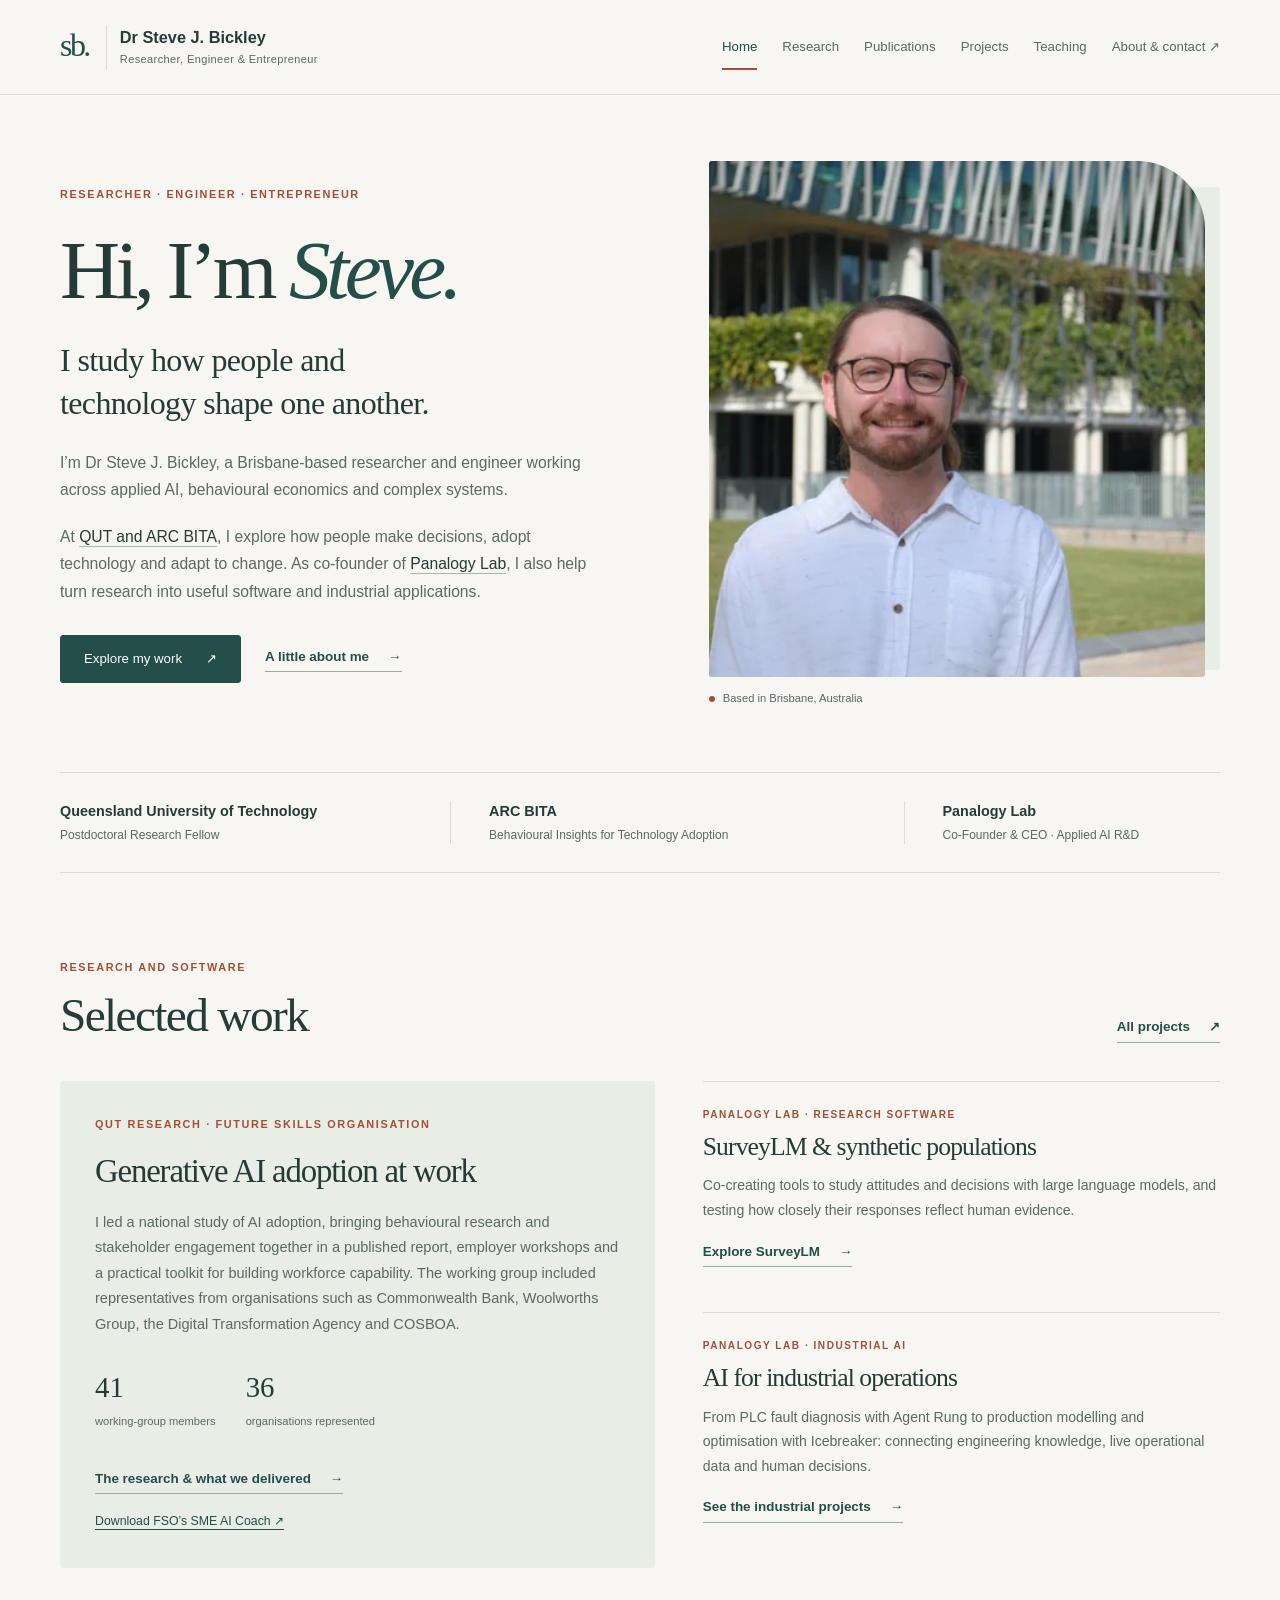
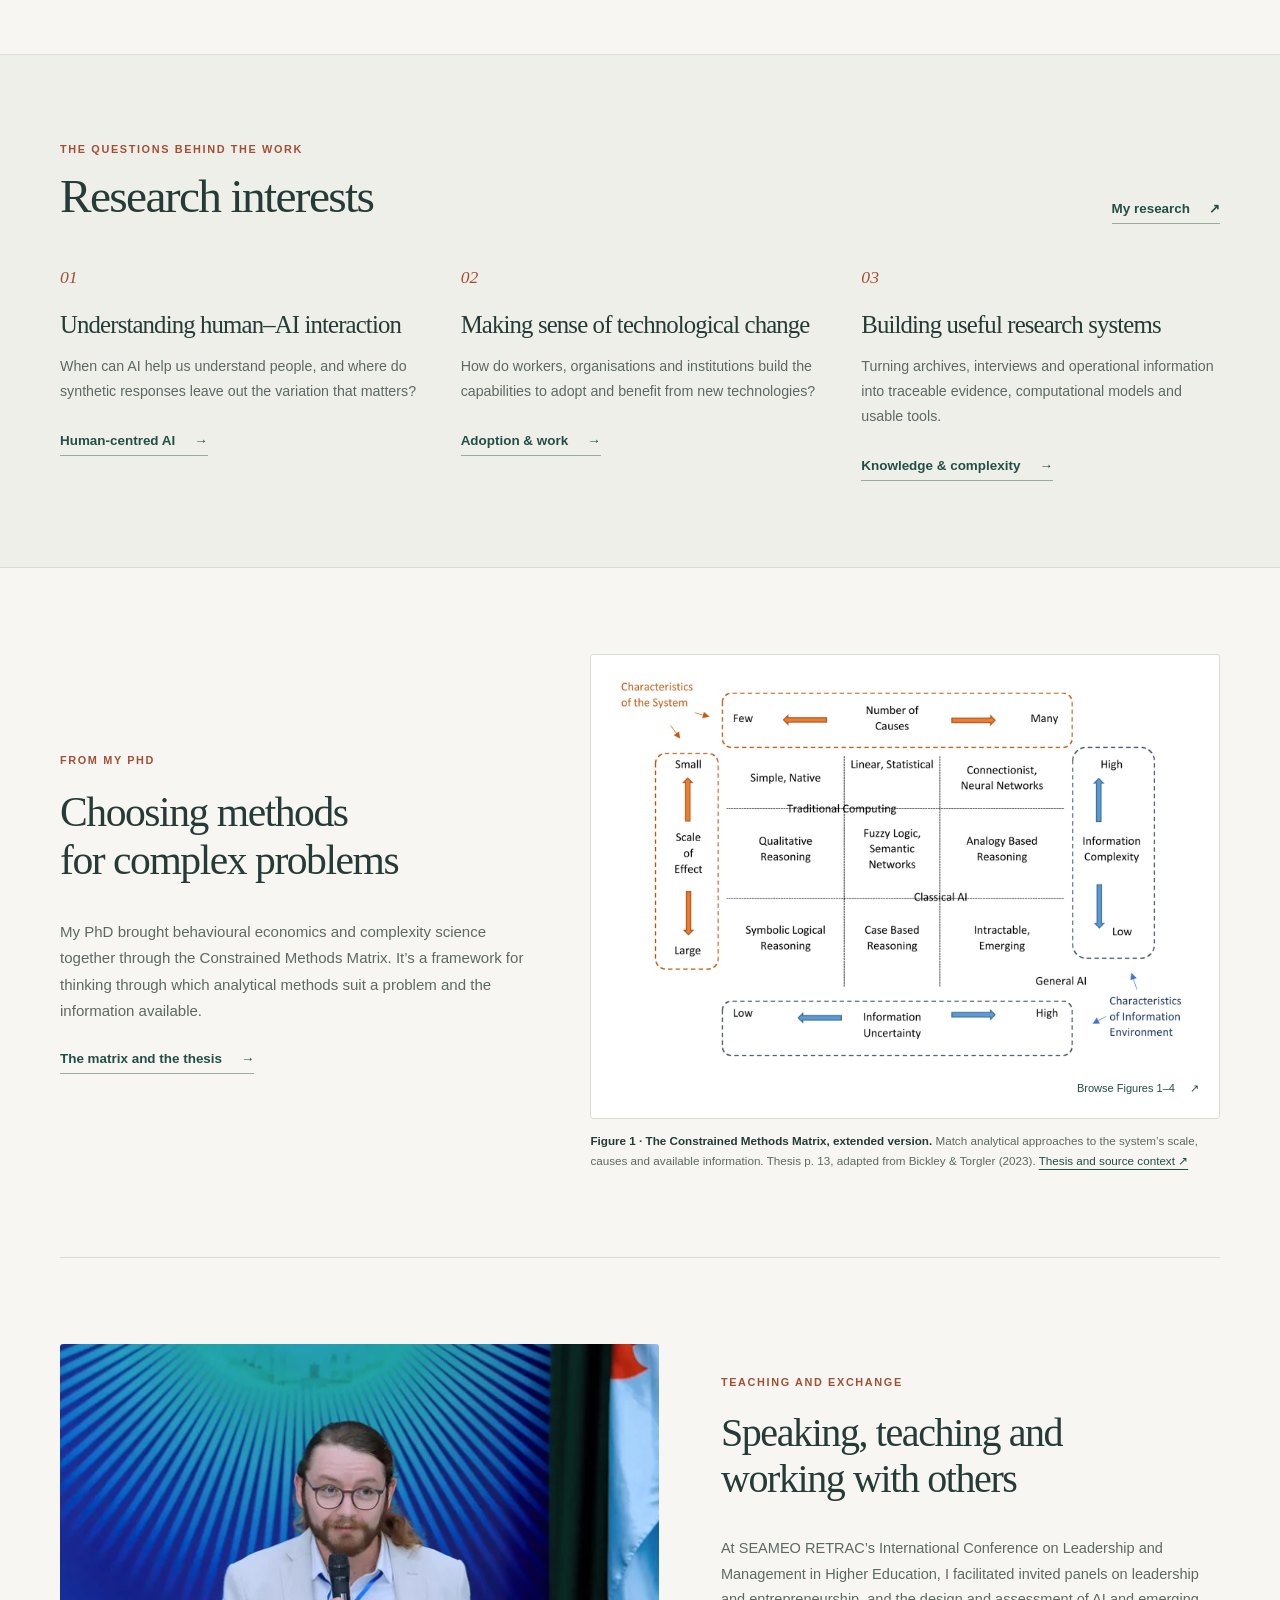
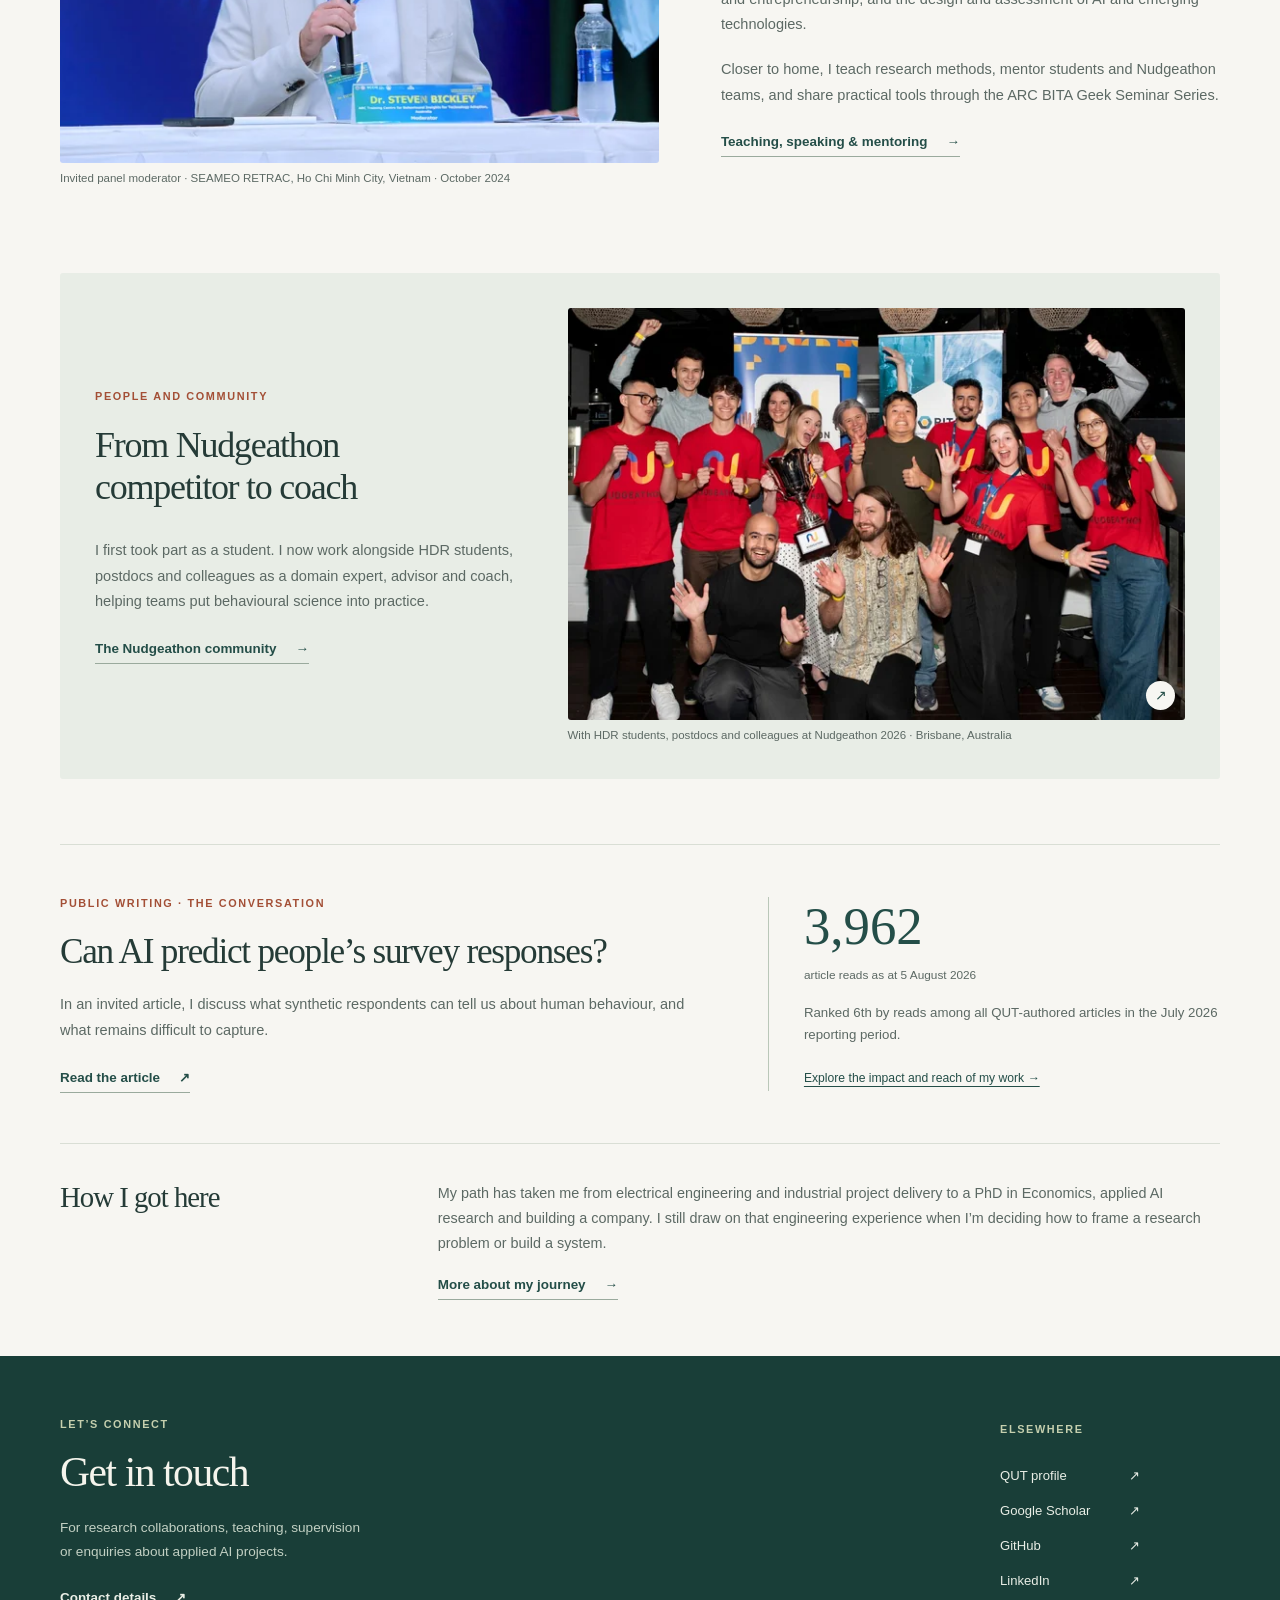
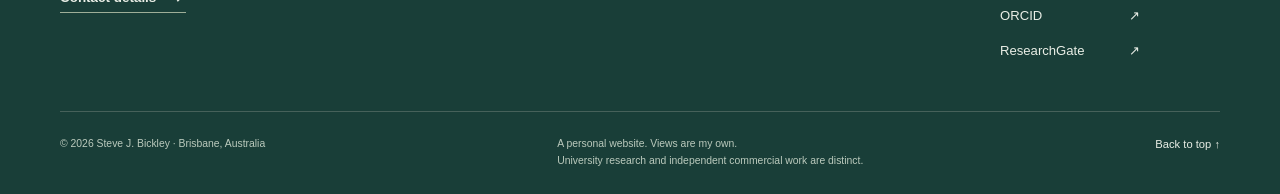
==== docs/index.html @ e6dc45c9 "Expand platform evidence and add a four-figure CMM gallery" ====
<!doctype html>
<html lang="en-AU"><head>
<link href="site_libs/quarto-html/quarto-html.min.css" rel="stylesheet" data-mode="light">
<link href="site_libs/quarto-html/quarto-syntax-highlighting.css" rel="stylesheet" id="quarto-text-highlighting-styles"><meta charset="utf-8">
  <meta name="viewport" content="width=device-width, initial-scale=1">
  <meta name="theme-color" content="#f7f6f2">
  <meta name="description" content="Steve Bickley is a Brisbane-based researcher, engineer and entrepreneur working across applied AI, behavioural economics and complex systems.">
  <meta property="og:type" content="website">
  <meta property="og:title" content="Dr Steve Bickley - Home">
  <meta property="og:description" content="Steve Bickley is a Brisbane-based researcher, engineer and entrepreneur working across applied AI, behavioural economics and complex systems.">
  <meta property="og:image" content="https://stevejbickley.github.io/assets/images/steve-bickley-1280.webp">
  <title>Dr Steve Bickley - Home</title>
  <link rel="icon" href="assets/favicon.svg" type="image/svg+xml">
  <link rel="stylesheet" href="assets/generated/styles.737b2249c0b3.css">
  <script src="assets/generated/site.e27e87c14f98.js" defer=""></script>
</head>
<body class="page-home">
  <a class="skip-link" href="#main">Skip to content</a>
  <header class="site-header">
    <div class="nav-inner container">
      <a class="brand" href="index.html" aria-label="Dr Steve J. Bickley, home"><span class="brand-mark" aria-hidden="true">sb.</span><span>Dr Steve J. Bickley<span class="brand-subtitle">Researcher, Engineer &amp; Entrepreneur</span></span></a>
      <button class="nav-toggle" type="button" aria-expanded="false" aria-controls="site-navigation" hidden=""><span>Menu</span><span class="menu-icon" aria-hidden="true"></span></button>
      <nav id="site-navigation" class="nav-links" aria-label="Main navigation">
        <a href="index.html" aria-current="page">Home</a>
        <a href="research.html">Research</a>
        <a href="publications.html">Publications</a>
        <a href="projects.html">Projects</a>
        <a href="teaching.html">Teaching</a>
        <a href="about.html">About &amp; contact <span aria-hidden="true">↗</span></a>
      </nav>
    </div>
  </header>
  <main id="main" class="site-main" tabindex="-1">
    <section class="hero container" aria-labelledby="home-heading">
      <div>
        <p class="eyebrow">Researcher · Engineer · Entrepreneur</p>
        <h1 id="home-heading">Hi, I’m <em>Steve.</em></h1>
        <p class="hero-statement">I study how people and technology shape one another.</p>
        <p class="intro">I’m Dr Steve J. Bickley, a Brisbane-based researcher and engineer working across applied AI, behavioural economics and complex systems.</p>
        <p class="intro">At <a href="https://www.qut.edu.au/about/our-people/academic-profiles/s.bickley">QUT and ARC BITA</a>, I explore how people make decisions, adopt technology and adapt to change. As co-founder of <a href="https://panalogy.ai/">Panalogy Lab</a>, I also help turn research into useful software and industrial applications.</p>
        <div class="button-row"><a class="button" href="projects.html">Explore my work <span aria-hidden="true">↗</span></a><a class="text-link" href="about.html">A little about me <span aria-hidden="true">→</span></a></div>
      </div>
      <figure class="hero-photo"><img src="assets/images/steve-bickley-1280.webp" srcset="assets/images/steve-bickley-640.webp 640w, assets/images/steve-bickley-1280.webp 1280w" sizes="(max-width:640px) 90vw, 42vw" width="1280" height="857" alt="Steve Bickley smiling outdoors at QUT" fetchpriority="high"><figcaption><span class="location-dot" aria-hidden="true"></span>Based in Brisbane, Australia</figcaption></figure>
    </section>
    <div class="affiliations container" aria-label="Current roles">
      <div><p>Queensland University of Technology<span>Postdoctoral Research Fellow</span></p></div>
      <div><p>ARC BITA<span>Behavioural Insights for Technology Adoption</span></p></div>
      <div><p>Panalogy Lab<span>Co-Founder &amp; CEO · Applied AI R&amp;D</span></p></div>
    </div>
    <section class="section container" aria-labelledby="selected-work">
      <div class="section-heading"><div><p class="eyebrow">Research and software</p><h2 id="selected-work">Selected work</h2></div><a class="text-link" href="projects.html">All projects <span aria-hidden="true">↗</span></a></div>
      <div class="work-grid">
        <article class="work-feature"><p class="eyebrow">QUT research · Future Skills Organisation</p><h3>Generative AI adoption at work</h3><p>I led a national study of AI adoption, bringing behavioural research and stakeholder engagement together in a published report, employer workshops and a practical toolkit for building workforce capability. The working group included representatives from organisations such as Commonwealth Bank, Woolworths Group, the Digital Transformation Agency and COSBOA.</p><div class="work-facts"><div><strong>41</strong><span>working-group members</span></div><div><strong>36</strong><span>organisations represented</span></div></div><a class="text-link" href="projects.html#ai-adoption">The research &amp; what we delivered <span aria-hidden="true">→</span></a><a class="work-resource" href="https://www.futureskillsorganisation.com.au/sme-ai-coach/">Download FSO’s SME AI Coach ↗</a></article>
        <article class="work-item"><p class="eyebrow">Panalogy Lab · Research software</p><h3>SurveyLM &amp; synthetic populations</h3><p>Co-creating tools to study attitudes and decisions with large language models, and testing how closely their responses reflect human evidence.</p><a class="text-link" href="projects.html#surveylm">Explore SurveyLM <span aria-hidden="true">→</span></a></article>
        <article class="work-item"><p class="eyebrow">Panalogy Lab · Industrial AI</p><h3>AI for industrial operations</h3><p>From PLC fault diagnosis with Agent Rung to production modelling and optimisation with Icebreaker: connecting engineering knowledge, live operational data and human decisions.</p><a class="text-link" href="projects.html#industrial-ai">See the industrial projects <span aria-hidden="true">→</span></a></article>
      </div>
    </section>
    <section class="themes-band" aria-labelledby="research-heading"><div class="container section">
      <div class="section-heading"><div><p class="eyebrow">The questions behind the work</p><h2 id="research-heading">Research interests</h2></div><a class="text-link" href="research.html">My research <span aria-hidden="true">↗</span></a></div>
      <div class="theme-grid">
        <article><span class="theme-number" aria-hidden="true">01</span><h3>Understanding human–AI interaction</h3><p>When can AI help us understand people, and where do synthetic responses leave out the variation that matters?</p><a class="text-link" href="research.html#human-ai">Human-centred AI <span aria-hidden="true">→</span></a></article>
        <article><span class="theme-number" aria-hidden="true">02</span><h3>Making sense of technological change</h3><p>How do workers, organisations and institutions build the capabilities to adopt and benefit from new technologies?</p><a class="text-link" href="research.html#technology-adoption">Adoption &amp; work <span aria-hidden="true">→</span></a></article>
        <article><span class="theme-number" aria-hidden="true">03</span><h3>Building useful research systems</h3><p>Turning archives, interviews and operational information into traceable evidence, computational models and usable tools.</p><a class="text-link" href="research.html#knowledge-systems">Knowledge &amp; complexity <span aria-hidden="true">→</span></a></article>
      </div>
    </div></section>
    <section class="container section thesis-feature" aria-labelledby="home-cmm"><div><p class="eyebrow">From my PhD</p><h2 id="home-cmm">Choosing methods for complex problems</h2><p>My PhD brought behavioural economics and complexity science together through the Constrained Methods Matrix. It’s a framework for thinking through which analytical methods suit a problem and the information available.</p><a class="text-link" href="research.html#methods">The matrix and the thesis <span aria-hidden="true">→</span></a></div><figure class="research-figure"><a class="figure-link" href="assets/images/research/cmm-matrix.png" data-figure-title="Figure 1 · Choosing methods for complex problems" data-figure-gallery="cmm" aria-label="Browse CMM Figures 1 to 4"><img src="assets/images/research/cmm-matrix-1600.webp" srcset="assets/images/research/cmm-matrix-800.webp 800w, assets/images/research/cmm-matrix-1600.webp 1600w" sizes="(max-width:860px) 90vw, 65vw" width="1750" height="1164" loading="lazy" alt="Nine families of analytical methods arranged by number of causes, scale of effect, information complexity and information uncertainty. Methods include statistical analysis, neural networks, qualitative reasoning, fuzzy logic, analogy, symbolic logic and case-based reasoning."><span class="figure-hint">Browse Figures 1–4 <span aria-hidden="true">↗</span></span></a><figcaption><strong>Figure 1 · The Constrained Methods Matrix, extended version.</strong> Match analytical approaches to the system’s scale, causes and available information. Thesis p. 13, adapted from Bickley &amp; Torgler (2023). <a href="https://doi.org/10.5204/thesis.eprints.244769">Thesis and source context ↗</a></figcaption></figure></section>
    <section class="section container photo-story" aria-labelledby="conversation-heading">
      <figure><img src="assets/images/seameo-retrac-2024-1280.webp" srcset="assets/images/seameo-retrac-2024-640.webp 640w, assets/images/seameo-retrac-2024-1280.webp 1280w" sizes="(max-width:640px) 90vw, 48vw" width="1280" height="854" loading="lazy" alt="Steve facilitating an invited panel at SEAMEO RETRAC in Vietnam"><figcaption>Invited panel moderator · SEAMEO RETRAC, Ho Chi Minh City, Vietnam · October 2024</figcaption></figure>
      <div class="story-copy"><p class="eyebrow">Teaching and exchange</p><h2 id="conversation-heading">Speaking, teaching and working with others</h2><p>At SEAMEO RETRAC’s International Conference on Leadership and Management in Higher Education, I facilitated invited panels on leadership and entrepreneurship, and the design and assessment of AI and emerging technologies.</p><p>Closer to home, I teach research methods, mentor students and Nudgeathon teams, and share practical tools through the ARC BITA Geek Seminar Series.</p><a class="text-link" href="teaching.html#speaking">Teaching, speaking &amp; mentoring <span aria-hidden="true">→</span></a></div>
    </section>
    <section class="container community-feature" aria-labelledby="home-community">
    <div><p class="eyebrow">People and community</p><h2 id="home-community">From Nudgeathon competitor to coach</h2><p>I first took part as a student. I now work alongside HDR students, postdocs and colleagues as a domain expert, advisor and coach, helping teams put behavioural science into practice.</p><a class="text-link" href="teaching.html#nudgeathon">The Nudgeathon community <span aria-hidden="true">→</span></a></div>
    <figure><a class="photo-link" href="assets/images/events/nudgeathon-2026.webp" data-figure-title="Nudgeathon 2026 · Brisbane" aria-label="Enlarge: Nudgeathon 2026 · Brisbane"><img src="assets/images/events/nudgeathon-2026-1280.webp" srcset="assets/images/events/nudgeathon-2026-640.webp 640w, assets/images/events/nudgeathon-2026-1280.webp 1280w" sizes="(max-width:640px) 90vw, (max-width:860px) 53vw, 40vw" width="2048" height="1365" loading="lazy" alt="Steve with HDR students, postdocs and colleagues at the 2026 Nudgeathon in Brisbane"></a><figcaption>With HDR students, postdocs and colleagues at Nudgeathon 2026 · Brisbane, Australia</figcaption></figure>
    </section>
    <section class="container writing-feature" aria-labelledby="home-writing"><div><p class="eyebrow">Public writing · The Conversation</p><h2 id="home-writing">Can AI predict people’s survey responses?</h2><p>In an invited article, I discuss what synthetic respondents can tell us about human behaviour, and what remains difficult to capture.</p><a class="text-link" href="publications.html#public-writing">Read the article <span aria-hidden="true">↗</span></a></div><div class="writing-stat"><strong><span data-metric="conversation.reads">3,962</span></strong><span>article reads as at <time data-metric-date="conversation" datetime="2026-08-05">5 August 2026</time></span><p>Ranked 6th by reads among all QUT-authored articles in the July 2026 reporting period.</p><a href="research.html#research-impact">Explore the impact and reach of my work →</a></div></section>
    <section class="container home-path" aria-labelledby="path-heading"><h2 id="path-heading">How I got here</h2><div><p>My path has taken me from electrical engineering and industrial project delivery to a PhD in Economics, applied AI research and building a company. I still draw on that engineering experience when I’m deciding how to frame a research problem or build a system.</p><a class="text-link" href="about.html#journey">More about my journey <span aria-hidden="true">→</span></a></div></section>

  </main>
  <dialog id="figure-dialog" class="figure-dialog" aria-labelledby="figure-dialog-title" aria-describedby="figure-dialog-caption">
    <div class="figure-dialog-header"><h2 id="figure-dialog-title">Research figure</h2><button type="button" class="figure-close" autofocus="">Close <span aria-hidden="true">×</span></button></div>
    <div class="figure-gallery-nav" aria-label="Figure navigation" hidden=""><button type="button" class="figure-previous" aria-label="Previous figure">← Previous</button><p class="figure-gallery-position" role="status" aria-live="polite" aria-atomic="true"></p><button type="button" class="figure-next" aria-label="Next figure">Next →</button></div>
    <img class="figure-dialog-image" alt="Expanded research figure" width="1600" height="1200">
    <p id="figure-dialog-caption"></p>
    <a class="figure-original" target="_blank" rel="noopener">Open full-resolution image <span aria-hidden="true">↗</span></a>
  </dialog>
  <template id="cmm-gallery">
    <figure data-figure-title="Figure 2 · Moving through the matrix"><img data-src="assets/images/research/cmm-data-and-assumptions.png" width="1367" height="923" alt="CMM with points A to I and arrows showing movement between approaches as information complexity and uncertainty change."><figcaption><strong>Figure 2 · Moving through the matrix.</strong> Gather different data, simplify assumptions, or combine both to reconsider which methods are feasible. Thesis p. 18, adapted from Bickley &amp; Torgler (2023). <a href="https://doi.org/10.5204/thesis.eprints.244769">Thesis and source context ↗</a></figcaption></figure>
    <figure data-figure-title="Figure 3 · Methods and emerging challenges"><img data-src="assets/images/research/cmm-emerging-methods.png" width="1367" height="923" alt="CMM with purple arrows around the intractable and emerging region showing the push and pull between new methods and new challenges."><figcaption><strong>Figure 3 · Methods and emerging challenges.</strong> The matrix evolves: new techniques extend what researchers can tackle, while new problems shift the boundary of what is tractable. Thesis p. 20. <a href="https://doi.org/10.5204/thesis.eprints.244769">Thesis and source context ↗</a></figcaption></figure>
    <figure data-figure-title="Figure 4 · Mapping a study’s approaches"><img data-src="assets/images/research/cmm-chapter-mapping.png" width="1367" height="923" alt="CMM with qualitative reasoning, analogy-based reasoning and case-based reasoning shaded purple to map the approaches used in thesis Chapter 2."><figcaption><strong>Figure 4 · Mapping a study’s approaches.</strong> Shading records the approaches used in Chapter 2: qualitative, analogy-based and case-based reasoning. Use the same approach to map and compare other studies. Thesis p. 22, mapping Bickley &amp; Torgler (2023). <a href="https://doi.org/10.5204/thesis.eprints.244769">Thesis and source context ↗</a></figcaption></figure>
  </template>
  <footer class="site-footer">
    <div class="container">
      <div class="footer-main">
        <div><p class="eyebrow">Let’s connect</p><h2>Get in touch</h2><p>For research collaborations, teaching, supervision<br class="desktop-break"> or enquiries about applied AI projects.</p><a class="text-link" href="about.html#contact">Contact details <span aria-hidden="true">↗</span></a></div>
        <div class="footer-profiles"><p class="eyebrow">Elsewhere</p><a href="https://www.qut.edu.au/about/our-people/academic-profiles/s.bickley">QUT profile <span aria-hidden="true">↗</span></a><a href="https://scholar.google.com.au/citations?user=ARJITb8AAAAJ">Google Scholar <span aria-hidden="true">↗</span></a><a href="https://github.com/stevejbickley">GitHub <span aria-hidden="true">↗</span></a><a href="https://www.linkedin.com/in/steve-bickley/">LinkedIn <span aria-hidden="true">↗</span></a><a href="https://orcid.org/0000-0002-9579-4231">ORCID <span aria-hidden="true">↗</span></a><a href="https://www.researchgate.net/profile/Steve-Bickley/">ResearchGate <span aria-hidden="true">↗</span></a></div>
      </div>
      <div class="footer-bottom"><span>© 2026 Steve J. Bickley · Brisbane, Australia</span><span>A personal website. Views are my own.<br>University research and independent commercial work are distinct.</span><a href="#main">Back to top ↑</a></div>
    </div>
  </footer>


</body></html>
---- docs/site_libs/quarto-html/quarto-html.min.css ----
.top-right{position:absolute;top:1em;right:1em}.hidden{display:none !important}.zindex-bottom{z-index:-1 !important}.quarto-layout-panel{margin-bottom:1em}.quarto-layout-panel>figure{width:100%}.quarto-layout-panel>figure>figcaption,.quarto-layout-panel>.panel-caption{margin-top:10pt}.quarto-layout-panel>.table-caption{margin-top:0px}.table-caption p{margin-bottom:.5em}.quarto-layout-row{display:flex;flex-direction:row;align-items:flex-start}.quarto-layout-valign-top{align-items:flex-start}.quarto-layout-valign-bottom{align-items:flex-end}.quarto-layout-valign-center{align-items:center}.quarto-layout-cell{position:relative;margin-right:20px}.quarto-layout-cell:last-child{margin-right:0}.quarto-layout-cell figure,.quarto-layout-cell>p{margin:.2em}.quarto-layout-cell img{max-width:100%}.quarto-layout-cell .html-widget{width:100% !important}.quarto-layout-cell div figure p{margin:0}.quarto-layout-cell figure{display:inline-block;margin-inline-start:0;margin-inline-end:0}.quarto-layout-cell table{display:inline-table}.quarto-layout-cell-subref figcaption,figure .quarto-layout-row figure figcaption{text-align:center;font-style:italic}.quarto-figure{position:relative;margin-bottom:1em}.quarto-figure>figure{width:100%;margin-bottom:0}.quarto-figure-left>figure>p,.quarto-figure-left>figure>div{text-align:left}.quarto-figure-center>figure>p,.quarto-figure-center>figure>div{text-align:center}.quarto-figure-right>figure>p,.quarto-figure-right>figure>div{text-align:right}figure>p:empty{display:none}figure>p:first-child{margin-top:0;margin-bottom:0}figure>figcaption{margin-top:.5em}div[id^=tbl-]{position:relative}.quarto-figure>.anchorjs-link{position:absolute;top:.6em;right:.5em}div[id^=tbl-]>.anchorjs-link{position:absolute;top:.7em;right:.3em}.quarto-figure:hover>.anchorjs-link,div[id^=tbl-]:hover>.anchorjs-link,h2:hover>.anchorjs-link,h3:hover>.anchorjs-link,h4:hover>.anchorjs-link,h5:hover>.anchorjs-link,h6:hover>.anchorjs-link,.reveal-anchorjs-link>.anchorjs-link{opacity:1}#title-block-header{margin-block-end:1rem;position:relative;margin-top:-1px}#title-block-header .abstract{margin-block-start:1rem}#title-block-header .abstract .abstract-title{font-weight:600}#title-block-header a{text-decoration:none}#title-block-header .author,#title-block-header .date,#title-block-header .doi{margin-block-end:.2rem}#title-block-header .quarto-title-block>div{display:flex}#title-block-header .quarto-title-block>div>h1{flex-grow:1}#title-block-header .quarto-title-block>div>button{flex-shrink:0;height:2.25rem;margin-top:0}tr.header>th>p:last-of-type{margin-bottom:0px}table,.table{caption-side:top;margin-bottom:1.5rem}caption,.table-caption{padding-top:.5rem;padding-bottom:.5rem;text-align:center}.utterances{max-width:none;margin-left:-8px}iframe{margin-bottom:1em}details{margin-bottom:1em}details[show]{margin-bottom:0}details>summary{color:#6f6f6f}details>summary>p:only-child{display:inline}pre.sourceCode,code.sourceCode{position:relative}p code:not(.sourceCode){white-space:pre-wrap}code{white-space:pre}@media print{code{white-space:pre-wrap}}pre>code{display:block}pre>code.sourceCode{white-space:pre}pre>code.sourceCode>span>a:first-child::before{text-decoration:none}pre.code-overflow-wrap>code.sourceCode{white-space:pre-wrap}pre.code-overflow-scroll>code.sourceCode{white-space:pre}code a:any-link{color:inherit;text-decoration:none}code a:hover{color:inherit;text-decoration:underline}ul.task-list{padding-left:1em}[data-tippy-root]{display:inline-block}.tippy-content .footnote-back{display:none}.quarto-embedded-source-code{display:none}.quarto-unresolved-ref{font-weight:600}.quarto-cover-image{max-width:35%;float:right;margin-left:30px}.cell-output-display .widget-subarea{margin-bottom:1em}.cell-output-display:not(.no-overflow-x),.knitsql-table:not(.no-overflow-x){overflow-x:auto}.panel-input{margin-bottom:1em}.panel-input>div,.panel-input>div>div{display:inline-block;vertical-align:top;padding-right:12px}.panel-input>p:last-child{margin-bottom:0}.layout-sidebar{margin-bottom:1em}.layout-sidebar .tab-content{border:none}.tab-content>.page-columns.active{display:grid}div.sourceCode>iframe{width:100%;height:300px;margin-bottom:-0.5em}div.ansi-escaped-output{font-family:monospace;display:block}/*!
*
* ansi colors from IPython notebook's
*
*/.ansi-black-fg{color:#3e424d}.ansi-black-bg{background-color:#3e424d}.ansi-black-intense-fg{color:#282c36}.ansi-black-intense-bg{background-color:#282c36}.ansi-red-fg{color:#e75c58}.ansi-red-bg{background-color:#e75c58}.ansi-red-intense-fg{color:#b22b31}.ansi-red-intense-bg{background-color:#b22b31}.ansi-green-fg{color:#00a250}.ansi-green-bg{background-color:#00a250}.ansi-green-intense-fg{color:#007427}.ansi-green-intense-bg{background-color:#007427}.ansi-yellow-fg{color:#ddb62b}.ansi-yellow-bg{background-color:#ddb62b}.ansi-yellow-intense-fg{color:#b27d12}.ansi-yellow-intense-bg{background-color:#b27d12}.ansi-blue-fg{color:#208ffb}.ansi-blue-bg{background-color:#208ffb}.ansi-blue-intense-fg{color:#0065ca}.ansi-blue-intense-bg{background-color:#0065ca}.ansi-magenta-fg{color:#d160c4}.ansi-magenta-bg{background-color:#d160c4}.ansi-magenta-intense-fg{color:#a03196}.ansi-magenta-intense-bg{background-color:#a03196}.ansi-cyan-fg{color:#60c6c8}.ansi-cyan-bg{background-color:#60c6c8}.ansi-cyan-intense-fg{color:#258f8f}.ansi-cyan-intense-bg{background-color:#258f8f}.ansi-white-fg{color:#c5c1b4}.ansi-white-bg{background-color:#c5c1b4}.ansi-white-intense-fg{color:#a1a6b2}.ansi-white-intense-bg{background-color:#a1a6b2}.ansi-default-inverse-fg{color:#fff}.ansi-default-inverse-bg{background-color:#000}.ansi-bold{font-weight:bold}.ansi-underline{text-decoration:underline}:root{--quarto-body-bg: #fff;--quarto-body-color: #222;--quarto-text-muted: #6f6f6f;--quarto-border-color: #6f6f6f;--quarto-border-width: 1px;--quarto-border-radius: 4px}table.gt_table{color:var(--quarto-body-color);font-size:1em;width:100%;background-color:rgba(0,0,0,0);border-top-width:inherit;border-bottom-width:inherit;border-color:var(--quarto-border-color)}table.gt_table th.gt_column_spanner_outer{color:var(--quarto-body-color);background-color:rgba(0,0,0,0);border-top-width:inherit;border-bottom-width:inherit;border-color:var(--quarto-border-color)}table.gt_table th.gt_col_heading{color:var(--quarto-body-color);font-weight:bold;background-color:rgba(0,0,0,0)}table.gt_table thead.gt_col_headings{border-bottom:1px solid currentColor;border-top-width:inherit;border-top-color:var(--quarto-border-color)}table.gt_table thead.gt_col_headings:not(:first-child){border-top-width:1px;border-top-color:var(--quarto-border-color)}table.gt_table td.gt_row{border-bottom-width:1px;border-bottom-color:var(--quarto-border-color);border-top-width:0px}table.gt_table tbody.gt_table_body{border-top-width:1px;border-bottom-width:1px;border-bottom-color:var(--quarto-border-color);border-top-color:currentColor}div.columns{display:initial;gap:initial}div.column{display:inline-block;overflow-x:initial;vertical-align:top;width:50%}.code-annotation-tip-content{word-wrap:break-word}.code-annotation-container-hidden{display:none !important}dl.code-annotation-container-grid{display:grid;grid-template-columns:min-content auto}dl.code-annotation-container-grid dt{grid-column:1}dl.code-annotation-container-grid dd{grid-column:2}pre.sourceCode.code-annotation-code{padding-right:0}code.sourceCode .code-annotation-anchor{z-index:100;position:absolute;right:.5em;left:inherit;background-color:rgba(0,0,0,0)}:root{--mermaid-bg-color: #fff;--mermaid-edge-color: #999;--mermaid-node-fg-color: #222;--mermaid-fg-color: #222;--mermaid-fg-color--lighter: #3c3c3c;--mermaid-fg-color--lightest: #555555;--mermaid-font-family: sans-serif;--mermaid-label-bg-color: #fff;--mermaid-label-fg-color: #468;--mermaid-node-bg-color: rgba(68, 102, 136, 0.1);--mermaid-node-fg-color: #222}@media print{:root{font-size:11pt}#quarto-sidebar,#TOC,.nav-page{display:none}.page-columns .content{grid-column-start:page-start}.fixed-top{position:relative}.panel-caption,.figure-caption,figcaption{color:#666}}/*# sourceMappingURL=a4638973cf70a2f54e55dcb7a1b95208.css.map */
---- docs/site_libs/quarto-html/quarto-syntax-highlighting.css ----
/* quarto syntax highlight colors */
:root {
  --quarto-hl-ot-color: #003B4F;
  --quarto-hl-at-color: #657422;
  --quarto-hl-ss-color: #20794D;
  --quarto-hl-an-color: #5E5E5E;
  --quarto-hl-fu-color: #4758AB;
  --quarto-hl-st-color: #20794D;
  --quarto-hl-cf-color: #003B4F;
  --quarto-hl-op-color: #5E5E5E;
  --quarto-hl-er-color: #AD0000;
  --quarto-hl-bn-color: #AD0000;
  --quarto-hl-al-color: #AD0000;
  --quarto-hl-va-color: #111111;
  --quarto-hl-bu-color: inherit;
  --quarto-hl-ex-color: inherit;
  --quarto-hl-pp-color: #AD0000;
  --quarto-hl-in-color: #5E5E5E;
  --quarto-hl-vs-color: #20794D;
  --quarto-hl-wa-color: #5E5E5E;
  --quarto-hl-do-color: #5E5E5E;
  --quarto-hl-im-color: #00769E;
  --quarto-hl-ch-color: #20794D;
  --quarto-hl-dt-color: #AD0000;
  --quarto-hl-fl-color: #AD0000;
  --quarto-hl-co-color: #5E5E5E;
  --quarto-hl-cv-color: #5E5E5E;
  --quarto-hl-cn-color: #8f5902;
  --quarto-hl-sc-color: #5E5E5E;
  --quarto-hl-dv-color: #AD0000;
  --quarto-hl-kw-color: #003B4F;
}

/* other quarto variables */
:root {
  --quarto-font-monospace: SFMono-Regular, Menlo, Monaco, Consolas, "Liberation Mono", "Courier New", monospace;
}

pre > code.sourceCode > span {
  color: #003B4F;
}

code span {
  color: #003B4F;
}

code.sourceCode > span {
  color: #003B4F;
}

div.sourceCode,
div.sourceCode pre.sourceCode {
  color: #003B4F;
}

code span.ot {
  color: #003B4F;
  font-style: inherit;
}

code span.at {
  color: #657422;
  font-style: inherit;
}

code span.ss {
  color: #20794D;
  font-style: inherit;
}

code span.an {
  color: #5E5E5E;
  font-style: inherit;
}

code span.fu {
  color: #4758AB;
  font-style: inherit;
}

code span.st {
  color: #20794D;
  font-style: inherit;
}

code span.cf {
  color: #003B4F;
  font-style: inherit;
}

code span.op {
  color: #5E5E5E;
  font-style: inherit;
}

code span.er {
  color: #AD0000;
  font-style: inherit;
}

code span.bn {
  color: #AD0000;
  font-style: inherit;
}

code span.al {
  color: #AD0000;
  font-style: inherit;
}

code span.va {
  color: #111111;
  font-style: inherit;
}

code span.bu {
  font-style: inherit;
}

code span.ex {
  font-style: inherit;
}

code span.pp {
  color: #AD0000;
  font-style: inherit;
}

code span.in {
  color: #5E5E5E;
  font-style: inherit;
}

code span.vs {
  color: #20794D;
  font-style: inherit;
}

code span.wa {
  color: #5E5E5E;
  font-style: italic;
}

code span.do {
  color: #5E5E5E;
  font-style: italic;
}

code span.im {
  color: #00769E;
  font-style: inherit;
}

code span.ch {
  color: #20794D;
  font-style: inherit;
}

code span.dt {
  color: #AD0000;
  font-style: inherit;
}

code span.fl {
  color: #AD0000;
  font-style: inherit;
}

code span.co {
  color: #5E5E5E;
  font-style: inherit;
}

code span.cv {
  color: #5E5E5E;
  font-style: italic;
}

code span.cn {
  color: #8f5902;
  font-style: inherit;
}

code span.sc {
  color: #5E5E5E;
  font-style: inherit;
}

code span.dv {
  color: #AD0000;
  font-style: inherit;
}

code span.kw {
  color: #003B4F;
  font-style: inherit;
}

.prevent-inlining {
  content: "</";
}

/*# sourceMappingURL=debc5d5d77c3f9108843748ff7464032.css.map */
---- docs/assets/generated/styles.737b2249c0b3.css ----
/* Shared by the Quarto sources and the generated GitHub Pages site. */
:root{--paper:#f7f6f2;--white:#fff;--ink:#253b37;--muted:#5c6964;--green:#244e48;--green-dark:#193e38;--sage:#e8ede6;--line:#d9ded5;--accent:#a34f36;--serif:Georgia,"Times New Roman",serif;--sans:-apple-system,BlinkMacSystemFont,"Segoe UI",sans-serif;--width:1160px}
*{box-sizing:border-box}
html{scroll-behavior:smooth;scroll-padding-top:112px}
body{margin:0;background:var(--paper);color:var(--ink);font-family:var(--sans);font-size:16px;line-height:1.75;-webkit-font-smoothing:antialiased}
img{max-width:100%;height:auto;display:block}figure{margin:0}
a{color:var(--green);text-decoration-thickness:1px;text-underline-offset:4px;transition:color .18s,background .18s,border-color .18s}a:hover{color:var(--accent)}
button,input{font:inherit}button{cursor:pointer}:focus-visible{outline:3px solid var(--accent);outline-offset:5px}::selection{background:#dbe7dc;color:var(--green-dark)}
h1,h2,h3,h4,p{margin-top:0}h1,h2,h3{font-family:var(--serif);font-weight:400;line-height:1.16;letter-spacing:-.035em;text-wrap:balance}h1{font-size:clamp(3rem,6vw,5rem)}h2{font-size:clamp(2rem,3.7vw,3rem)}h3{font-size:1.7rem}p{margin-bottom:1.2rem}strong{font-weight:650}small{font-size:.82rem}
.container{width:min(var(--width),calc(100% - 96px));margin-inline:auto}
.skip-link{position:fixed;z-index:100;top:-100px;left:20px;padding:12px 20px;background:var(--green);color:white}.skip-link:focus{top:12px}
.site-header{border-bottom:1px solid var(--line);background:rgba(247,246,242,.97);position:sticky;top:0;z-index:30}
.nav-inner{display:flex;align-items:center;justify-content:space-between;gap:28px;min-height:94px}
.brand{display:flex;align-items:center;gap:13px;text-decoration:none;color:var(--ink);font-size:1.02rem;font-weight:650;white-space:nowrap;line-height:1.25}
.brand-mark{font-family:var(--serif);font-size:2rem;letter-spacing:-.08em;color:var(--green);font-weight:400;border-right:1px solid var(--line);padding-right:17px;padding-bottom:5px}
.brand-subtitle{display:block;font-size:.69rem;color:var(--muted);font-weight:400;letter-spacing:.035em;margin-top:6px}
.nav-links{display:flex;align-items:center;gap:25px}.nav-links a{color:var(--muted);font-size:.83rem;text-decoration:none;position:relative;white-space:nowrap;padding-block:35px}.nav-links a:hover,.nav-links a[aria-current]{color:var(--green)}.nav-links a[aria-current]::after{content:"";position:absolute;bottom:24px;left:0;right:0;height:2px;background:var(--accent)}
.nav-toggle{display:none;background:none;border:1px solid var(--line);color:var(--ink);padding:8px 11px;align-items:center;gap:12px;font-size:.85rem;border-radius:3px}.menu-icon,.menu-icon::after{width:16px;height:1px;background:currentColor;display:block;position:relative}.menu-icon::after{content:"";position:absolute;top:5px}
.eyebrow{font-family:var(--sans);font-size:.68rem;text-transform:uppercase;letter-spacing:.15em;font-weight:650;color:var(--accent);margin-bottom:20px;line-height:1.5}
.hero{display:grid;grid-template-columns:1.12fr 1fr;align-items:center;gap:76px;padding-block:66px 64px}.hero h1{font-size:clamp(4rem,6.5vw,6.2rem);margin-bottom:20px;letter-spacing:-.055em}.hero h1 em{color:var(--green);font-weight:400}.hero .hero-statement{font-family:var(--serif);font-size:clamp(1.5rem,2.5vw,2rem);line-height:1.35;letter-spacing:-.02em;max-width:540px;margin-bottom:24px;text-wrap:balance}.hero .intro{font-size:.98rem;color:var(--muted);max-width:540px}.hero .intro a{color:var(--ink);text-decoration-color:#a5b8ab}
.button-row{display:flex;align-items:center;flex-wrap:wrap;gap:24px;margin-top:30px}.button{display:inline-flex;align-items:center;justify-content:center;gap:24px;padding:12px 23px;background:var(--green);color:white;text-decoration:none;border:1px solid var(--green);font-size:.83rem;border-radius:3px;min-height:48px;line-height:1.5}.button:hover{background:var(--green-dark);color:white;border-color:var(--green-dark)}.button-secondary{background:transparent;color:var(--green)}.button-secondary:hover{background:var(--sage);color:var(--green)}
.text-link{display:inline-flex;align-items:center;gap:19px;font-size:.84rem;font-weight:600;text-decoration:none;border-bottom:1px solid #9aaa9d;padding-bottom:4px;width:fit-content;line-height:1.5}.text-link:hover{border-color:var(--accent)}
.hero-photo{position:relative;padding:0 15px 0 0;isolation:isolate}.hero-photo::before{content:"";position:absolute;inset:26px 0 38px 24px;background:var(--sage);z-index:-1;border-radius:3px}.hero-photo img{width:100%;aspect-ratio:1/1.04;object-fit:cover;object-position:35% 50%;border-radius:3px 68px 3px 3px}.hero-photo figcaption{font-size:.7rem;color:var(--muted);display:flex;align-items:center;gap:8px;margin-top:13px}.location-dot{width:6px;height:6px;background:var(--accent);border-radius:50%;display:inline-block;flex-shrink:0}
.affiliations{display:grid;grid-template-columns:1.1fr 1.3fr 1fr;padding-block:28px;border-top:1px solid var(--line);border-bottom:1px solid var(--line);gap:42px}.affiliations p{margin:0;font-size:.9rem;font-weight:600;line-height:1.45}.affiliations span{display:block;color:var(--muted);font-weight:400;font-size:.75rem;margin-top:5px}.affiliations>div+div{border-left:1px solid var(--line);padding-left:38px}
.section{padding-block:86px}.section-heading{display:flex;align-items:flex-end;justify-content:space-between;gap:30px;margin-bottom:38px}.section-heading h2{margin-bottom:0}.section-heading .eyebrow{margin-bottom:12px}.section-heading>p{color:var(--muted);max-width:410px;font-size:.9rem;margin-bottom:5px}
.work-grid{display:grid;grid-template-columns:1.15fr 1fr;gap:0 48px}.work-feature{padding:35px;background:var(--sage);border-radius:4px;grid-row:span 2;display:flex;flex-direction:column;align-items:flex-start}.work-feature h3{font-size:2.05rem;margin-bottom:20px}.work-feature>p:not(.eyebrow){font-size:.91rem;color:var(--muted)}.work-feature .text-link{margin-top:auto}.work-facts{display:flex;gap:30px;padding-block:12px 25px;margin-bottom:10px}.work-facts strong{display:block;font-family:var(--serif);font-weight:400;font-size:1.8rem;line-height:1.3}.work-facts span{font-size:.7rem;color:var(--muted)}.work-item{border-top:1px solid var(--line);padding:25px 0}.work-item .eyebrow{margin-bottom:10px;font-size:.63rem}.work-item h3{font-size:1.6rem;margin-bottom:12px}.work-item p:not(.eyebrow){font-size:.88rem;color:var(--muted);margin-bottom:14px}
.themes-band{background:#eeefe9;border-top:1px solid var(--line);border-bottom:1px solid var(--line)}.theme-grid{display:grid;grid-template-columns:repeat(3,1fr);gap:42px}.theme-number{font-family:var(--serif);font-style:italic;color:var(--accent);font-size:1.1rem;display:block;margin-bottom:18px}.theme-grid h3{font-size:1.55rem;margin-bottom:15px}.theme-grid p{font-size:.89rem;color:var(--muted);margin-bottom:22px}
.photo-story{display:grid;grid-template-columns:1.2fr 1fr;align-items:center;gap:62px}.photo-story img{width:100%;aspect-ratio:1.43;object-fit:cover;border-radius:3px}figcaption{font-size:.72rem;line-height:1.6;color:var(--muted);margin-top:12px}.photo-story h2{font-size:2.5rem}.photo-story .story-copy>p:not(.eyebrow){color:var(--muted);font-size:.91rem}
.home-path{border-top:1px solid var(--line);padding-block:37px 56px;display:grid;grid-template-columns:.65fr 1.6fr;gap:60px}.home-path h2{font-size:1.8rem;margin:0}.home-path p{font-size:.9rem;color:var(--muted);margin-bottom:14px}
.page-hero{padding-block:67px 45px;border-bottom:1px solid var(--line)}.page-hero h1{margin-bottom:22px;max-width:920px}.page-hero .lead{font-size:1.06rem;color:var(--muted);max-width:760px;margin-bottom:0;line-height:1.8}.page-hero .eyebrow{margin-bottom:16px}.page-jumps{display:flex;flex-wrap:wrap;gap:10px 26px;margin-top:28px}.page-jumps a{font-size:.79rem;text-decoration:none;border-bottom:1px solid #b4c0b4;padding-bottom:3px}
.reading-layout{display:grid;grid-template-columns:220px minmax(0,1fr);gap:66px;padding-block:57px 85px}.page-aside{position:sticky;top:128px;height:fit-content}.page-aside .eyebrow{margin-bottom:17px}.page-aside nav{display:flex;flex-direction:column;align-items:flex-start;gap:13px}.page-aside nav a{font-size:.81rem;line-height:1.5;text-decoration:none;color:var(--muted)}.page-aside nav a:hover{color:var(--accent)}.aside-note{font-size:.74rem;line-height:1.7;border-top:1px solid var(--line);margin-top:28px;padding-top:20px;color:var(--muted)}
.prose{min-width:0}.prose h2{font-size:2.1rem;margin:0 0 22px}.prose h3{font-size:1.5rem;margin:30px 0 14px}.prose h4{font-size:.91rem;margin-bottom:9px}.prose p,.prose li{font-size:.95rem;color:var(--muted)}.prose p strong,.prose li strong{color:var(--ink)}.prose ul{padding-left:20px}.prose li{margin-block:8px}.prose-section{padding-bottom:38px;margin-bottom:42px;border-bottom:1px solid var(--line);scroll-margin-top:14px}.prose-section:last-child{border-bottom:0;margin-bottom:0;padding-bottom:0}.prose-section>.eyebrow{margin-bottom:12px;color:var(--accent);font-size:.66rem}.prose-section .role{font-size:.8rem;color:var(--accent);margin-bottom:18px;font-weight:500}.prose-section .deliverable{padding:18px 22px;background:var(--sage);border-left:2px solid #9baa97;border-radius:0 3px 3px 0;font-size:.87rem;margin-block:22px}.prose-section .deliverable strong{display:block;color:var(--green);font-size:.7rem;text-transform:uppercase;letter-spacing:.07em;margin-bottom:5px}
.tag-list{display:flex;flex-wrap:wrap;gap:7px;margin:18px 0 22px;padding:0;list-style:none}.tag-list li{font-size:.69rem;border:1px solid var(--line);border-radius:2px;padding:3px 10px;margin:0;color:var(--muted)}.topic-row{display:grid;grid-template-columns:40px 1fr;gap:18px}.topic-row .theme-number{margin:0;font-size:1.45rem}.topic-row h2{font-size:1.85rem}.note{font-size:.79rem;color:var(--muted);line-height:1.7}.callout{background:var(--sage);padding:28px;border-radius:3px;margin-block:28px}.callout h3{margin-top:0}.callout p:last-child{margin-bottom:0}
.engineering-table{width:100%;border-collapse:collapse;margin-block:22px}.engineering-table th{text-align:left;text-transform:uppercase;letter-spacing:.09em;font-size:.64rem;color:var(--accent);font-weight:600;padding:12px 0;border-bottom:1px solid var(--line)}.engineering-table td{padding:16px 16px 16px 0;border-bottom:1px solid var(--line);vertical-align:top;font-size:.86rem;color:var(--muted);line-height:1.65}.engineering-table td:first-child{width:30%;color:var(--ink)}.engineering-table td small{display:block;color:var(--muted);font-size:.69rem;margin-top:4px}.engineering-table tr:last-child td{border-bottom:0}
.image-inset{margin-block:26px 28px}.image-inset img{width:100%;aspect-ratio:1.75;object-fit:cover;object-position:center 38%;border-radius:3px}.about-intro{display:grid;grid-template-columns:1fr 1fr;gap:74px;align-items:center;padding-block:62px}.about-intro h2{font-size:2.5rem}.about-intro p{color:var(--muted);font-size:.96rem}.about-intro img{width:100%;aspect-ratio:1.25;object-fit:cover;object-position:center 40%;border-radius:3px 50px 3px 3px}
.timeline{list-style:none;padding:0;margin:0}.timeline li{display:grid;grid-template-columns:96px 1fr;gap:22px;border-bottom:1px solid var(--line);padding:21px 0;margin:0}.timeline li:first-child{padding-top:0}.timeline li:last-child{border-bottom:0}.timeline time{font-size:.74rem;color:var(--accent);padding-top:3px}.timeline h3{margin:0 0 8px;font-size:1.25rem}.timeline p{margin:0;font-size:.86rem}.contact-grid{display:grid;grid-template-columns:1fr 1fr;gap:28px;margin-block:28px}.contact-card{border-top:2px solid #a4b4a2;padding-top:20px}.contact-card h3{margin:0 0 12px;font-size:1.3rem}.contact-card a{overflow-wrap:anywhere}.contact-card p{font-size:.86rem}.profile-links{display:flex;flex-wrap:wrap;gap:12px 23px;margin-top:24px}.profile-links a{font-size:.79rem}
.publication-tools{padding:26px 0 24px;border-bottom:1px solid var(--line);display:flex;flex-wrap:wrap;align-items:center;justify-content:space-between;gap:20px}.filter-buttons{display:flex;flex-wrap:wrap;gap:6px}.filter-buttons button{background:transparent;border:1px solid transparent;color:var(--muted);font-size:.76rem;padding:7px 12px;border-radius:3px;min-height:38px}.filter-buttons button:hover{background:var(--sage)}.filter-buttons button[aria-pressed="true"]{background:var(--green);color:white}.publication-search{min-width:220px;flex:1;max-width:300px}.publication-search label{display:block;font-size:.7rem;color:var(--muted);margin-bottom:5px}.publication-search input{width:100%;background:transparent;border:1px solid #adb8ab;border-radius:3px;padding:8px 12px;color:var(--ink);font-size:.8rem;min-height:40px}.publication-status{font-size:.75rem;color:var(--muted);margin:15px 0 0;min-height:1.5em}.publications-layout{padding-top:35px}.publication-group{margin-bottom:45px}.publication-group>h2{font-size:1.9rem;padding-bottom:20px;margin-bottom:0;border-bottom:1px solid var(--line)}.publication{display:grid;grid-template-columns:45px minmax(0,1fr);gap:20px;padding-block:24px;border-bottom:1px solid var(--line)}.publication-year{font-size:.72rem;color:var(--accent);padding-top:3px;font-variant-numeric:tabular-nums}.publication p{font-size:.87rem;line-height:1.75;margin-bottom:0}.publication p strong{font-weight:500;color:var(--muted)}.publication em{color:var(--ink)}.publication a{font-size:.78rem;white-space:normal}.no-results{padding-block:30px}[hidden]{display:none!important}
.site-footer{background:var(--green-dark);color:#e9eee6;padding-block:60px 24px}.site-footer .eyebrow{color:#c5cfae;margin-bottom:15px}.footer-main{display:grid;grid-template-columns:1fr 220px;gap:50px;margin-bottom:48px}.footer-main h2{font-size:2.6rem;margin-bottom:20px;color:#f5f4ec}.footer-main p:not(.eyebrow){font-size:.85rem;color:#c2d0c3}.site-footer a{color:#e9eee6}.site-footer a:hover{color:#dbc2a7}.site-footer .text-link{border-color:#9eae98}.footer-profiles{padding-top:5px;display:flex;flex-direction:column;align-items:flex-start;gap:12px}.footer-profiles p{margin-bottom:5px}.footer-profiles>a{font-size:.82rem;text-decoration:none;display:flex;justify-content:space-between;gap:35px;min-width:140px}.footer-bottom{border-top:1px solid #46615a;padding-top:23px;display:flex;justify-content:space-between;gap:25px;font-size:.65rem;color:#bbcabd;line-height:1.7}.footer-bottom a{font-size:.7rem;text-decoration:none;white-space:nowrap}
.prose ul.timeline{padding:0;list-style:none}
@media(min-width:1500px){.hero{padding-block:82px}.hero-photo img{aspect-ratio:1/1.02}}
@media(max-width:1080px){.container{width:calc(100% - 64px)}.nav-links{gap:18px}.brand-subtitle{display:none}.brand{font-size:.94rem}.hero{gap:40px}.hero h1{font-size:4.7rem}.hero .hero-statement{font-size:1.7rem}.reading-layout{grid-template-columns:180px minmax(0,1fr);gap:40px}.photo-story{gap:36px}.photo-story h2{font-size:2.15rem}.about-intro{gap:40px}.work-grid{gap:0 32px}.work-feature{padding:28px}.affiliations{gap:25px}.affiliations>div+div{padding-left:25px}}
@media(max-width:860px){.nav-inner{min-height:80px;flex-wrap:wrap;gap:0}.nav-toggle:not([hidden]){display:flex}.nav-links{width:100%;flex-wrap:wrap;gap:4px 22px;padding-bottom:17px}.nav-links a{padding:10px 0}.nav-links a[aria-current]::after{bottom:5px}.js .nav-links{display:none}.js .nav-links[data-open="true"]{display:flex}.hero{padding-top:45px;gap:30px}.hero h1{font-size:3.9rem}.hero .intro{font-size:.89rem}.hero .hero-statement{font-size:1.45rem}.hero .eyebrow{font-size:.61rem}.button-row{gap:18px}.button{padding:11px 15px;gap:15px}.hero-photo img{aspect-ratio:1/1.25}.affiliations{gap:20px}.affiliations p{font-size:.78rem}.affiliations span{font-size:.68rem}.affiliations>div+div{padding-left:20px}.section{padding-block:64px}.theme-grid{gap:26px}.theme-grid h3{font-size:1.3rem}.reading-layout{grid-template-columns:1fr;padding-top:30px;gap:32px}.page-aside{position:static;padding-bottom:24px;border-bottom:1px solid var(--line)}.page-aside nav{flex-direction:row;flex-wrap:wrap;gap:10px 20px}.page-aside .eyebrow,.aside-note{display:none}.photo-story{gap:30px}.photo-story h2{font-size:1.85rem}.about-intro{gap:30px}.about-intro h2{font-size:2rem}.about-intro p{font-size:.9rem}.footer-main{grid-template-columns:1fr 165px}.work-feature h3{font-size:1.8rem}}
@media(max-width:640px){html{scroll-padding-top:94px}.container{width:calc(100% - 40px)}.nav-inner{min-height:74px}.brand-mark{font-size:1.8rem}.brand-subtitle{display:block;font-size:.63rem}.brand{font-size:.91rem}.hero{grid-template-columns:1fr;gap:32px;padding-block:36px 32px}.hero h1{font-size:3.25rem;margin-bottom:18px}.hero .hero-statement{font-size:1.7rem;max-width:420px}.hero .intro{font-size:.94rem}.hero .eyebrow{font-size:.64rem}.hero-photo{padding-right:10px}.hero-photo img{aspect-ratio:1.12;object-position:35% 45%;border-top-right-radius:48px}.hero-photo figcaption{font-size:.67rem}.button-row{margin-top:25px}.button{padding:12px 20px}.affiliations{grid-template-columns:1fr;gap:16px;padding-block:22px}.affiliations>div+div{padding:16px 0 0;border-left:0;border-top:1px solid var(--line)}.affiliations p{font-size:.86rem}.affiliations span{font-size:.73rem;margin-top:2px}.section{padding-block:48px}.section-heading{display:block;margin-bottom:28px}.section-heading h2{font-size:2.2rem}.section-heading>.text-link{margin-top:20px}.section-heading>p{margin-top:20px}.work-grid{grid-template-columns:1fr;gap:24px}.work-feature{padding:27px;grid-row:auto}.work-feature h3{font-size:1.85rem}.work-item{padding:20px 0 0}.theme-grid{grid-template-columns:1fr;gap:25px}.theme-grid article{display:grid;grid-template-columns:30px 1fr;column-gap:15px}.theme-grid h3,.theme-grid p,.theme-grid .text-link{grid-column:2}.theme-grid h3{font-size:1.5rem;margin-bottom:10px}.theme-number{grid-row:1/4}.theme-grid p{margin-bottom:12px}.photo-story{grid-template-columns:1fr;gap:27px}.photo-story h2{font-size:2.15rem}.photo-story img{aspect-ratio:1.4}.home-path{grid-template-columns:1fr;gap:20px;padding-block:32px 42px}.page-hero{padding-block:38px 32px}.page-hero h1{font-size:2.7rem}.page-hero .lead{font-size:.97rem}.page-hero .eyebrow{font-size:.63rem}.page-jumps{gap:12px 20px;margin-top:22px}.reading-layout{padding-bottom:48px}.prose h2{font-size:1.8rem}.prose-section{padding-bottom:27px;margin-bottom:32px}.prose-section p,.prose-section li{font-size:.92rem}.topic-row{grid-template-columns:26px 1fr;gap:14px}.topic-row h2{font-size:1.65rem}.topic-row .theme-number{grid-row:auto}.engineering-table td{padding-right:12px;font-size:.8rem}.engineering-table td:first-child{width:33%}.about-intro{grid-template-columns:1fr;padding-block:36px;gap:25px}.about-intro figure{order:2}.about-intro h2{font-size:2.1rem}.timeline li{grid-template-columns:77px 1fr;gap:15px}.timeline time{font-size:.69rem}.timeline h3{font-size:1.18rem}.contact-grid{grid-template-columns:1fr}.publication-tools{align-items:stretch}.publication-search{max-width:none}.filter-buttons{gap:2px}.filter-buttons button{padding:7px 9px;font-size:.71rem}.publication{grid-template-columns:36px minmax(0,1fr);gap:12px}.publication p{font-size:.84rem}.publication-year{font-size:.67rem}.publication-group>h2{font-size:1.6rem}.footer-main{grid-template-columns:1fr;gap:34px;margin-bottom:36px}.footer-main h2{font-size:2.2rem}.footer-profiles{display:grid;grid-template-columns:1fr 1fr;gap:10px 28px}.footer-profiles .eyebrow{grid-column:1/-1}.footer-profiles>a{min-width:0;gap:10px;width:fit-content}.footer-bottom{flex-direction:column;gap:15px}.site-footer{padding-top:44px}.desktop-break{display:none}}
@media(max-width:380px){.brand{font-size:.86rem;gap:10px}.brand-subtitle{display:none}.brand-mark{font-size:1.65rem;padding-right:12px}.nav-toggle{font-size:.78rem;padding:8px 10px;gap:9px;min-height:40px}}
@media(prefers-reduced-motion:reduce){html{scroll-behavior:auto}*,*::before,*::after{transition:none!important}}
@media print{.site-header,.page-aside,.site-footer,.publication-tools,.publication-status{display:none!important}body{background:white;color:black}.container{width:100%}.reading-layout{display:block}.page-hero{padding-top:0}a{color:inherit}.hero{padding-top:0}.prose-section{break-inside:avoid}}

/* Original research figures retain their labels, colours and proportions. */
.research-figure{margin:27px 0 30px}
.figure-link{display:block;position:relative;background:white;border:1px solid var(--line);border-radius:3px;padding:19px;text-decoration:none}
.figure-link:hover{border-color:#8da595}
.figure-link img{width:100%;height:auto;max-height:700px;object-fit:contain}
.figure-hint{display:flex;align-items:center;justify-content:flex-end;gap:15px;color:var(--green);font-size:.69rem;padding-top:13px}
.research-figure figcaption{font-size:.73rem;line-height:1.7;margin-top:12px;color:var(--muted)}
.research-figure figcaption strong{font-weight:600;color:var(--ink)}
.study-figure{border-top:1px solid var(--line);margin-block:20px}
.study-figure summary{cursor:pointer;color:var(--ink);padding:19px 0;font-family:var(--serif);font-size:1.2rem;line-height:1.45;list-style-position:inside}
.study-figure summary span{display:block;font-family:var(--sans);font-size:.7rem;color:var(--muted);margin-top:6px;padding-left:20px}
.study-figure[open] summary{color:var(--green)}
.study-figure>div>p{margin-top:7px}
.study-figure .research-figure{margin-bottom:30px}
.figure-dialog{border:1px solid var(--line);border-radius:4px;padding:24px;width:min(1200px,calc(100% - 48px));max-height:94vh;overflow:auto;background:var(--paper);color:var(--ink)}
.figure-dialog::backdrop{background:rgba(20,40,34,.76)}
.figure-dialog-header{display:flex;justify-content:space-between;align-items:center;gap:25px;margin-bottom:19px}
.figure-dialog-header h2{font-size:1.5rem;margin:0}
.figure-close{flex-shrink:0;display:flex;gap:17px;align-items:center;min-height:42px;padding:8px 13px;border:1px solid #adb8ab;border-radius:3px;background:transparent;color:var(--ink);font-size:.8rem}
.figure-close:hover{background:var(--sage)}
.figure-close span{font-size:1.3rem;line-height:1}
.figure-dialog-image{width:100%;height:auto;max-height:65vh;object-fit:contain;background:white}
.figure-dialog #figure-dialog-caption{font-size:.76rem;line-height:1.65;margin:15px 0 10px;color:var(--muted)}
.figure-original{font-size:.76rem}
body:has(.figure-dialog[open]){overflow:hidden}
.thesis-feature{display:grid;grid-template-columns:.85fr 1.15fr;gap:65px;align-items:center;border-bottom:1px solid var(--line)}
.thesis-feature h2{font-size:2.6rem}
.thesis-feature>div>p:not(.eyebrow){color:var(--muted);font-size:.94rem}
.thesis-feature .research-figure{margin:0}
.thesis-feature .figure-link{padding:20px}
.writing-feature{display:grid;grid-template-columns:1.4fr 1fr;gap:75px;padding-block:50px;border-top:1px solid var(--line)}
.writing-feature h2{font-size:2.2rem;margin-bottom:20px}
.writing-feature>div>p:not(.eyebrow){color:var(--muted);font-size:.91rem}
.writing-stat{border-left:1px solid #bac7b9;padding-left:35px;align-self:center}
.writing-stat>strong{display:block;font-family:var(--serif);font-size:3.3rem;line-height:1.1;font-weight:400;color:var(--green);font-variant-numeric:tabular-nums}
.writing-stat>span{display:block;font-size:.74rem;color:var(--muted);margin-top:10px}
.writing-stat>p{font-size:.83rem!important;color:var(--muted);line-height:1.7;margin:16px 0}
.writing-stat>a{font-size:.76rem}
.impact-metrics{display:grid;grid-template-columns:repeat(3,1fr);gap:25px;border-block:1px solid var(--line);padding-block:24px;margin:27px 0 15px}
.impact-metrics dt{font-size:.7rem;color:var(--muted);line-height:1.5;min-height:2.9em}
.impact-metrics dd{font-family:var(--serif);font-size:2.6rem;color:var(--green);margin:5px 0 0;line-height:1.3;font-variant-numeric:tabular-nums}
.impact-metrics small{display:block;font-family:var(--sans);font-size:.65rem;color:var(--muted);margin-top:9px;line-height:1.5}
.metric-source,.prose .metric-source{font-size:.72rem;line-height:1.7;color:var(--muted)}
.paper-reach{display:grid;grid-template-columns:1fr 1fr;gap:30px;margin-top:27px}
.paper-reach h3{font-size:1.3rem;margin:0 0 15px}
.paper-reach h3 a{text-decoration:none}
.paper-reach article>p{font-size:.82rem}
.public-writing{padding-block:45px 75px;border-top:1px solid var(--line);scroll-margin-top:14px}
.public-writing .section-heading h2{font-size:2.7rem}
.conversation-feature{display:grid;grid-template-columns:1.5fr 1fr;gap:65px;padding:34px;background:var(--sage);border-radius:3px}
.conversation-feature h3{font-size:1.8rem;margin-bottom:20px}
.conversation-feature h3 a{text-decoration:none;color:var(--ink)}
.conversation-feature h3 a:hover{color:var(--accent)}
.conversation-feature>div>p:not(.eyebrow){color:var(--muted);font-size:.91rem}
.public-writing>.metric-source{margin:12px 0 30px}
.public-writing-links{display:grid;grid-template-columns:1fr 1fr;gap:40px}
.public-writing-links article{border-top:1px solid var(--line);padding-top:23px}
.public-writing-links h3{font-size:1.4rem;margin-bottom:13px}
.public-writing-links h3 a{text-decoration:none}
.public-writing-links p:not(.eyebrow){font-size:.81rem;color:var(--muted)}
@media(max-width:860px){.thesis-feature{gap:35px}.thesis-feature h2{font-size:2.1rem}.writing-feature{gap:40px}.conversation-feature{gap:30px;padding:28px}.writing-stat{padding-left:25px}.conversation-feature h3{font-size:1.5rem}}
@media(max-width:640px){.thesis-feature,.writing-feature,.conversation-feature{grid-template-columns:1fr;gap:28px}.thesis-feature h2{font-size:2.1rem}.figure-link,.thesis-feature .figure-link{padding:10px}.figure-hint{font-size:.65rem;padding-top:9px}.research-figure{margin-block:24px}.research-figure figcaption{font-size:.7rem}.study-figure summary{font-size:1.12rem}.figure-dialog{width:calc(100% - 20px);max-width:calc(100% - 20px);padding:15px;max-height:94dvh}.figure-dialog-header{gap:12px}.figure-dialog-header h2{font-size:1.18rem}.figure-dialog-image{height:auto;max-height:55dvh}.figure-close{gap:9px;padding-inline:10px}.writing-feature{padding-block:35px}.writing-stat{border-left:0;border-top:1px solid #bac7b9;padding:22px 0 0}.writing-stat>strong{font-size:2.9rem}.writing-feature h2{font-size:1.9rem}.impact-metrics{gap:13px}.impact-metrics dd{font-size:2rem}.impact-metrics dt{font-size:.65rem;min-height:4.5em}.impact-metrics small{font-size:.61rem}.paper-reach{grid-template-columns:1fr;gap:22px}.public-writing{padding-bottom:45px}.public-writing .section-heading h2{font-size:2.1rem}.conversation-feature{padding:24px}.conversation-feature h3{font-size:1.6rem}.public-writing-links{grid-template-columns:1fr;gap:15px}}
@media print{.figure-dialog,.figure-hint{display:none!important}.figure-link{border:0;padding:0}.research-figure{break-inside:avoid}}

/* Photographs keep their full frame; the viewer opens the larger derivative. */
.photo-link{display:block;position:relative;text-decoration:none;border-radius:3px;overflow:hidden;background:var(--sage)}
.photo-link img{display:block;width:100%;height:auto;object-fit:contain;border-radius:0}
.photo-link::after{content:"↗";position:absolute;right:10px;bottom:10px;display:grid;place-items:center;width:29px;height:29px;background:var(--paper);color:var(--green);border-radius:50%;font-size:.9rem;box-shadow:0 1px 7px #193e3826}
.photo-link:hover::after{background:var(--green);color:var(--paper)}
.event-gallery{display:grid;grid-template-columns:repeat(2,minmax(0,1fr));gap:24px;margin-block:27px 32px;align-items:start}
.event-gallery figure{margin:0;min-width:0}
.event-gallery figcaption{font-size:.71rem;margin-top:10px}
.event-gallery--tech figure:first-child{grid-column:1/-1}
.event-gallery--nudgeathon{grid-template-columns:1.5fr 1fr;gap:22px}
.event-gallery--wasaa figure:last-child img{aspect-ratio:800/599;background:#e8ede6}
.site-visit{display:grid;grid-template-columns:minmax(0,.85fr) minmax(0,1fr);gap:32px;align-items:center;margin-block:27px 32px}
.site-visit figure{margin:0}
.site-visit p:last-child{margin-bottom:0}
.community-feature{display:grid;grid-template-columns:.9fr 1.3fr;gap:45px;align-items:center;padding:35px;background:var(--sage);border-radius:3px;margin-bottom:65px}
.community-feature h2{font-size:2.25rem}
.community-feature p:not(.eyebrow){font-size:.91rem;color:var(--muted)}
.community-feature figure{margin:0}
@media(max-width:860px){.community-feature{padding:28px;gap:30px}.community-feature h2{font-size:1.9rem}.site-visit{gap:25px}}
@media(max-width:640px){.event-gallery,.event-gallery--nudgeathon,.site-visit,.community-feature{grid-template-columns:1fr}.event-gallery{gap:27px;margin-block:24px 28px}.event-gallery--tech figure:first-child{grid-column:auto}.event-gallery--wasaa figure:last-child img{aspect-ratio:3/4;max-height:420px}.site-visit{gap:24px}.site-visit figure{max-width:400px}.community-feature{padding:24px;gap:26px;margin-bottom:40px}.community-feature h2{font-size:1.9rem}}
@media print{.photo-link::after{display:none}.event-gallery figure,.site-visit{break-inside:avoid}}

/* Quiet disclosure controls keep detail available without crowding the page. */
.aside-nav-group+.aside-nav-group{margin-top:26px;padding-top:21px;border-top:1px solid var(--line)}
.aside-nav-group .eyebrow{font-size:.62rem}
#doctoral-research{scroll-margin-top:14px}
.method-figures,.teaching-evidence{margin-block:24px;border-block:1px solid var(--line)}
.method-figures>summary,.teaching-evidence>summary{padding:16px 0;cursor:pointer;font-size:.86rem;color:var(--green);list-style-position:inside;line-height:1.6}
.project-credits{margin:20px 0 23px;border-left:2px solid #c5cec1;padding-left:16px}
.project-credits>summary{cursor:pointer;font-size:.78rem;color:var(--green);list-style-position:inside}
.project-credits[open]>summary{margin-bottom:12px}
.project-credits p{font-size:.82rem;line-height:1.8;margin-bottom:12px}
.project-credits p:last-child{margin-bottom:0}
.feedback-table{width:100%;border-collapse:collapse;margin-block:20px 26px;text-align:left}
.feedback-table th,.feedback-table td{border-bottom:1px solid var(--line);padding:12px 15px 12px 0;font-size:.8rem;vertical-align:top}
.feedback-table th{font-weight:600;color:var(--ink)}
.teaching-evidence>div{padding-bottom:8px}
.teaching-evidence blockquote{border-left:2px solid #b3c0ac;padding-left:19px;margin:22px 0}
.teaching-evidence blockquote p{font-family:var(--serif);font-size:1.13rem;color:var(--ink);margin-bottom:8px}
.teaching-evidence cite{font-size:.73rem;font-style:normal;color:var(--muted)}
.talk-year{border-top:1px solid var(--line);margin-block:0}
.talk-year>summary{cursor:pointer;padding:17px 0;font-family:var(--serif);font-size:1.35rem;list-style-position:inside;color:var(--green)}
.talk-year>summary>span{font-family:var(--sans);font-size:.7rem;color:var(--muted);margin-left:12px}
.prose .talk-list{list-style:none;padding:0;margin:0 0 25px}
.talk-list li{padding:12px 0;margin:0}
.talk-list li>strong{display:block;font-size:.87rem;font-weight:500;line-height:1.7}
.talk-list li>span{display:block;font-size:.77rem;line-height:1.75;margin-top:5px}
.work-resource{font-size:.77rem;margin-top:17px}
.metric-source time{white-space:nowrap}
@media(max-width:860px){.research-aside .eyebrow{display:block;margin-bottom:12px}.research-aside .aside-nav-group+.aside-nav-group{margin-top:18px;padding-top:17px}}
@media(max-width:640px){.feedback-table th,.feedback-table td{font-size:.74rem}.talk-year>summary{font-size:1.2rem}.talk-list li>strong{font-size:.84rem}.impact-metrics small{font-size:.63rem}}

/* Compact resource groups and complete records, with detail on demand. */
.project-links{display:flex;flex-wrap:wrap;gap:14px 28px;margin-block:25px}
.project-links .text-link{font-size:.81rem}
.project-resources{margin-block:28px 32px;padding-block:25px 5px;border-block:1px solid var(--line)}
.project-resources h3{font-family:var(--sans);font-size:.73rem;font-weight:650;letter-spacing:.04em;text-transform:uppercase;margin:25px 0 12px}
.prose .project-resources ul,.prose .media-mentions{list-style:none;padding:0}
.project-resources li{margin-bottom:17px}
.project-resources li>a{font-size:.86rem}
.project-resources li>span,.media-mentions li>span{display:block;font-size:.75rem;line-height:1.7;margin-top:5px;color:var(--muted)}
.prose .journal-list{display:block;list-style:disc;padding-left:21px;margin:21px 0 25px}
.prose .journal-list li{display:list-item;margin:8px 0;padding:0;border:0;font-size:.9rem}
.journal-list a{font-size:.81rem;line-height:1.65;text-decoration:none}
.journal-list a:hover{text-decoration:underline}
.journal-list li>span{font-size:.69rem;color:var(--muted);flex-shrink:0}
.engineering-portfolio{border-block:1px solid var(--line);margin-top:30px}
.engineering-portfolio>summary{cursor:pointer;padding:18px 0;color:var(--green);list-style-position:inside;font-size:.9rem}
.engineering-portfolio>summary>span{display:block;font-size:.72rem;color:var(--muted);padding-left:18px;margin-top:4px}
.engineering-table caption,.feedback-table caption{text-align:left;font-size:.74rem;color:var(--muted);margin-block:10px}
.engineering-table td small{display:block;font-size:.71rem;color:var(--muted);margin-top:7px}
.feedback-table th[scope="row"]{font-weight:400;color:var(--muted)}
.teaching-evidence h4{font-size:.86rem;margin-top:25px;margin-bottom:10px}
.speaking-invitation{border-left:2px solid #b3c0ac;padding-left:19px;margin-block:26px}
@media(max-width:640px){.prose .journal-list{grid-template-columns:1fr}.project-links{flex-direction:column;align-items:flex-start;gap:17px}.project-resources li>a{font-size:.84rem}.engineering-table td:first-child{width:36%}.engineering-table td{overflow-wrap:anywhere}}

/* Product-level details and concise links keep the project page easy to scan. */
.project-entry+.project-entry{margin-top:32px;padding-top:29px;border-top:1px solid var(--line)}
.project-entry>h3{margin-bottom:17px}
.project-entry>.project-credits{margin-bottom:0}
.project-entry .deliverable{font-size:.85rem;padding:17px 20px}
.prose-section>.project-links.panalogy-resources{margin-bottom:0;padding-top:23px;border-top:1px solid var(--line);gap:13px 27px}
.panalogy-resources .text-link{font-size:.77rem;gap:13px}
.survey-resources{margin-block:25px 30px}
.survey-resources>.project-links{align-items:center;margin-block:0 18px}
.project-publications{border-bottom:1px solid var(--line)}
.project-publications>summary,.service-reviewing>summary{cursor:pointer;list-style-position:inside;padding:14px 0;color:var(--green);font-size:.86rem}
.project-publications>summary>span,.service-reviewing>summary>span{font-size:.72rem;color:var(--muted);margin-left:12px}
.prose .project-publications ol{padding-left:21px;margin:6px 0 24px}
.project-publications li{padding-left:5px;margin-bottom:19px;font-size:.86rem}
.project-publications li>span{display:block;font-size:.73rem;margin-top:6px;color:var(--muted)}
.service-reviewing{border-block:1px solid var(--line);margin:26px 0 31px}
.service-reviewing>p{font-size:.85rem}
.prose .reviewing-list{columns:2;column-gap:34px;font-size:.85rem;margin-bottom:24px}
.reviewing-list li{break-inside:avoid}
@media(max-width:640px){.project-entry+.project-entry{margin-top:27px;padding-top:23px}.survey-resources>.project-links{flex-direction:row;flex-wrap:wrap;gap:18px}.panalogy-resources .text-link{font-size:.75rem}.project-publications>summary>span,.service-reviewing>summary>span{display:block;margin:4px 0 0 18px}.prose .reviewing-list{columns:1}.project-entry .deliverable{padding:16px 18px}}

.journal-list .journal-ranking{font-size:.83rem;white-space:nowrap;color:var(--muted)}
.media-mentions li{margin-bottom:22px}
.media-mentions li>a{font-size:.91rem}
.media-record{border-block:1px solid var(--line);margin:25px 0 32px}
.media-record>summary{cursor:pointer;list-style-position:inside;padding:15px 0;color:var(--green);font-size:.86rem}
.media-record>.media-mentions{margin-top:12px}
.media-record h4{font-size:.85rem;margin:24px 0 10px}
.media-record>p{font-size:.85rem}
@media(max-width:640px){.journal-list .journal-ranking{font-size:.78rem}.prose .journal-list li{font-size:.88rem}.media-mentions li>a{font-size:.88rem}}

/* Compact publication venues retain their dated journal metrics. */
.prose .journal-venues{font-size:.9rem;line-height:1.95;margin:20px 0 24px}
.journal-venues .journal-ranking{font-size:.83rem;white-space:nowrap;color:var(--muted)}
.media-outlets-heading{font-size:.85rem;margin:26px 0 10px}
@media(max-width:640px){.prose .journal-venues{font-size:.88rem;line-height:1.9}.journal-venues .journal-ranking{font-size:.78rem}}

/* SurveyLM resources share one divider before the event photographs. */
.survey-resources{padding-bottom:22px;border-bottom:1px solid var(--line)}
.survey-resources .button{font-weight:650}
.survey-resources>.project-publications{border-bottom:0}
.survey-resources>.project-credits{margin:6px 0 0}
.project-product-link>span{font-family:var(--sans);font-size:.65em;letter-spacing:0}

/* Keep the full header subtitle beside the menu on narrow phones. */
@media(min-width:381px) and (max-width:420px){.brand{gap:9px}.brand-mark{padding-right:12px}.brand-subtitle{letter-spacing:0}}

/* Extra project context stays available without expanding the page by default. */
.prose .platform-snapshot{font-size:.84rem;line-height:1.9;margin:21px 0 8px}
.platform-snapshot>span{white-space:nowrap}
.project-detail>summary{cursor:pointer;list-style-position:inside;padding:14px 0;color:var(--green);font-size:.86rem}
.project-detail>div{padding:2px 0 12px}
.project-detail p{font-size:.84rem;line-height:1.8}
.prose .reported-outcome{font-size:.84rem;line-height:1.8;margin-block:20px}
.figure-gallery-nav{display:flex;align-items:center;justify-content:space-between;gap:18px;margin:0 0 15px}
.figure-gallery-nav[hidden]{display:none}
.figure-gallery-nav button{background:transparent;border:1px solid #adb8ab;border-radius:3px;color:var(--green);min-height:42px;padding:8px 14px;font-size:.8rem}
.figure-gallery-nav button:hover{background:var(--sage)}
.figure-gallery-position{font-size:.76rem;color:var(--muted);margin:0;text-align:center}
.figure-dialog-image{touch-action:pan-y}
@media(max-width:640px){.figure-gallery-nav{gap:8px}.figure-gallery-nav button{padding:8px 10px;font-size:.74rem}.figure-gallery-position{font-size:.7rem}.platform-snapshot>span{display:block;white-space:normal}.platform-snapshot .snapshot-separator{display:none}}
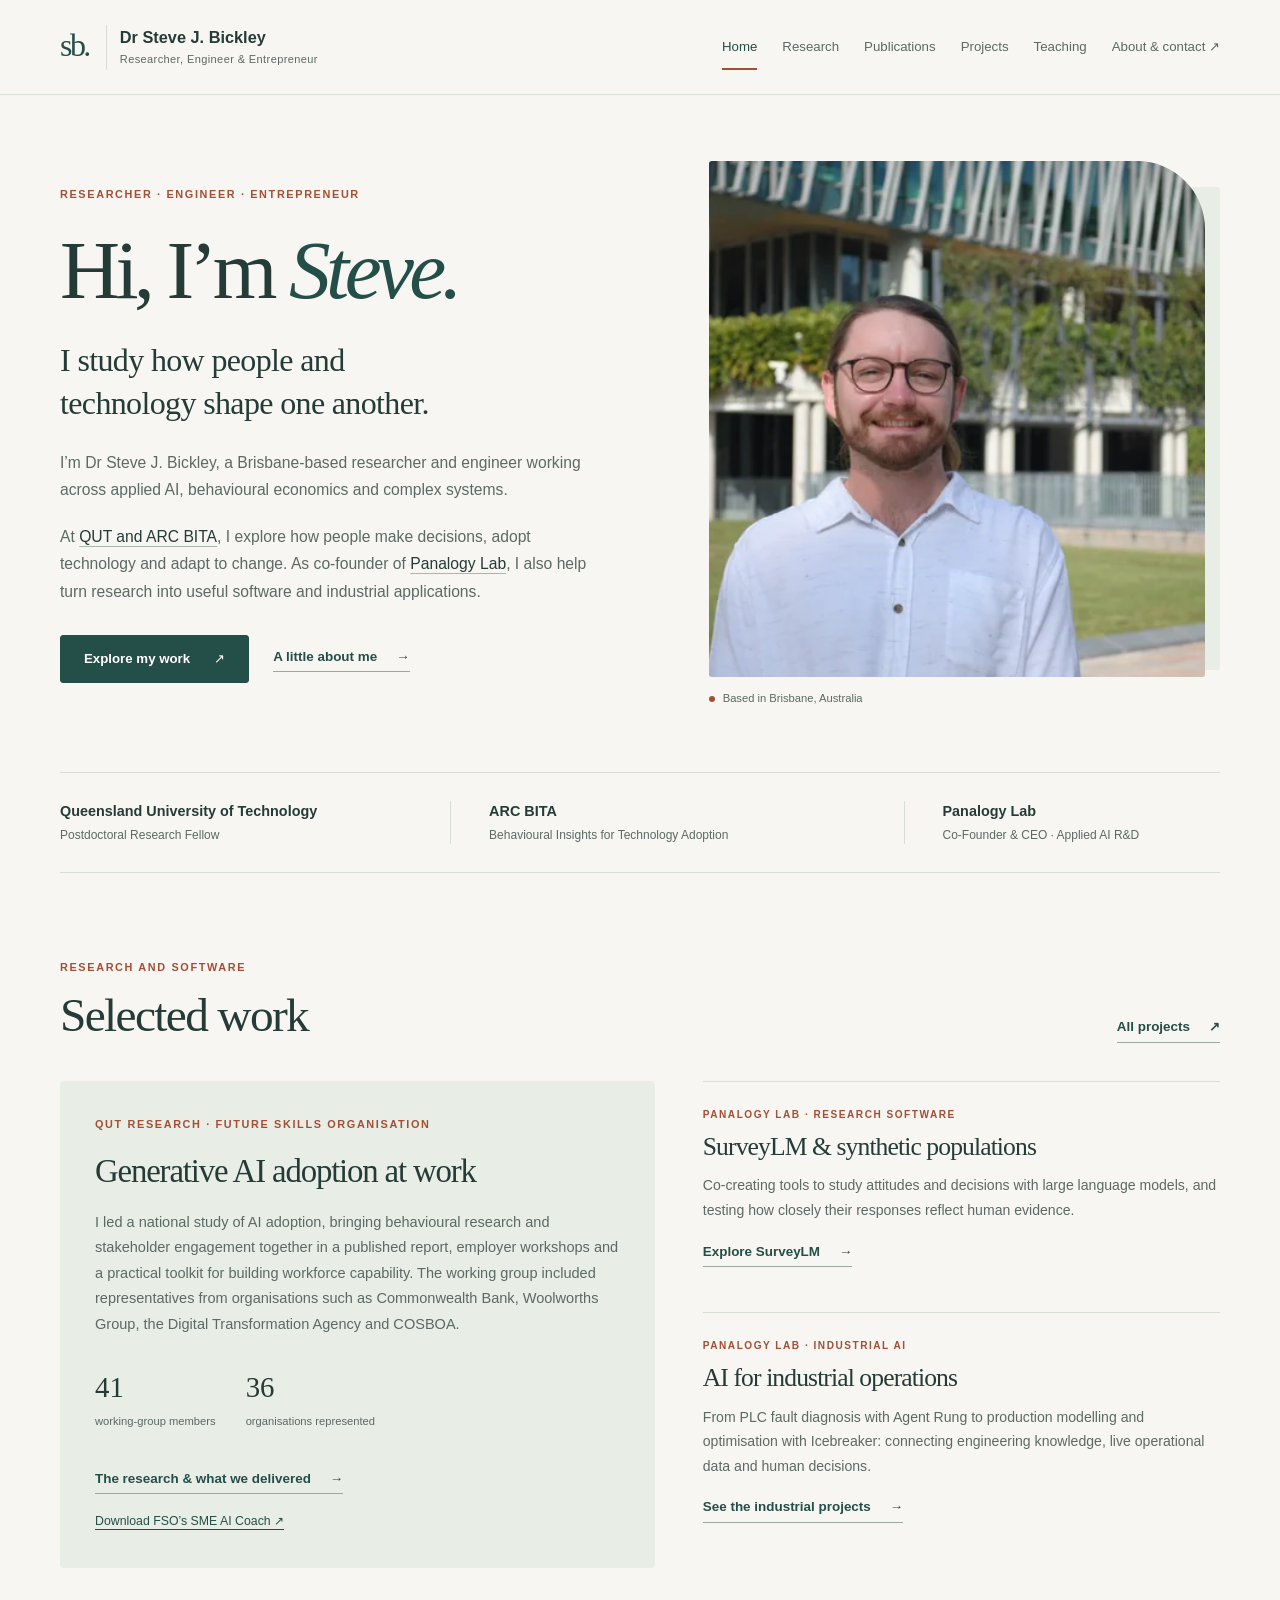
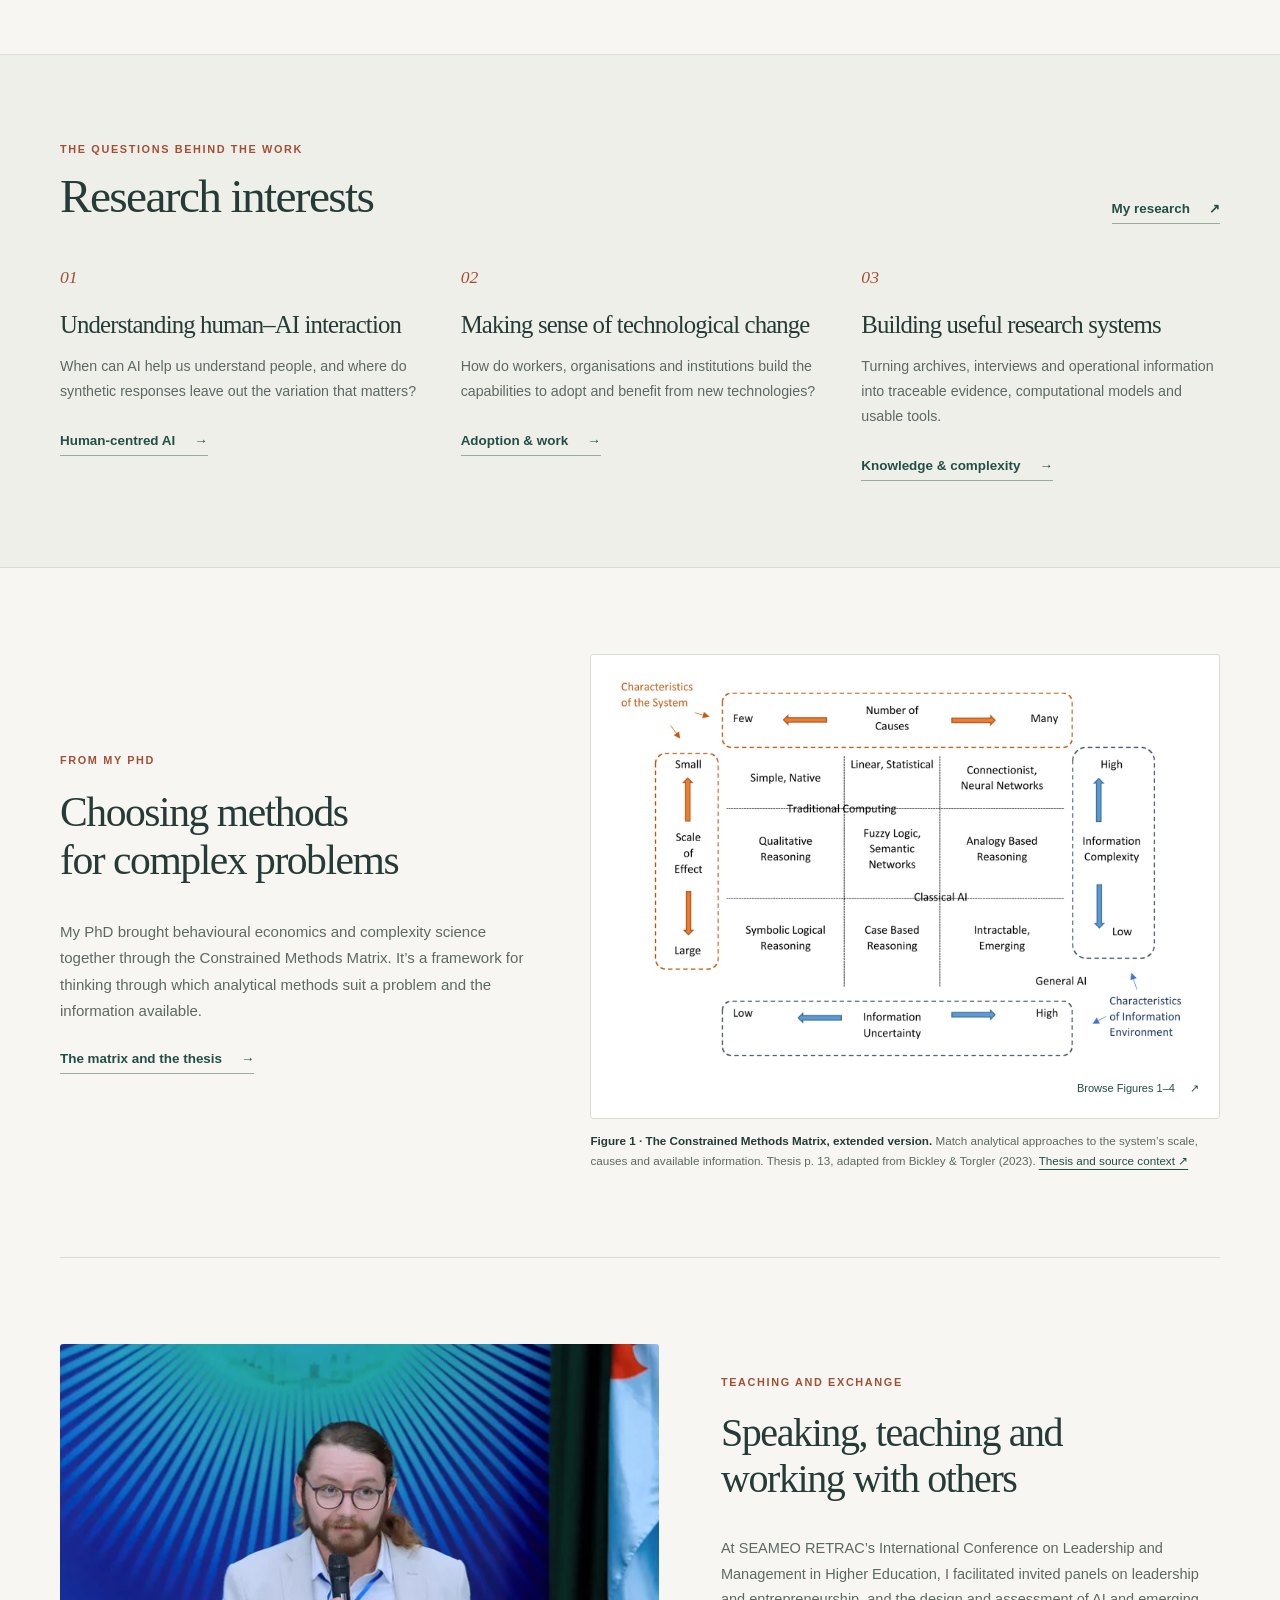
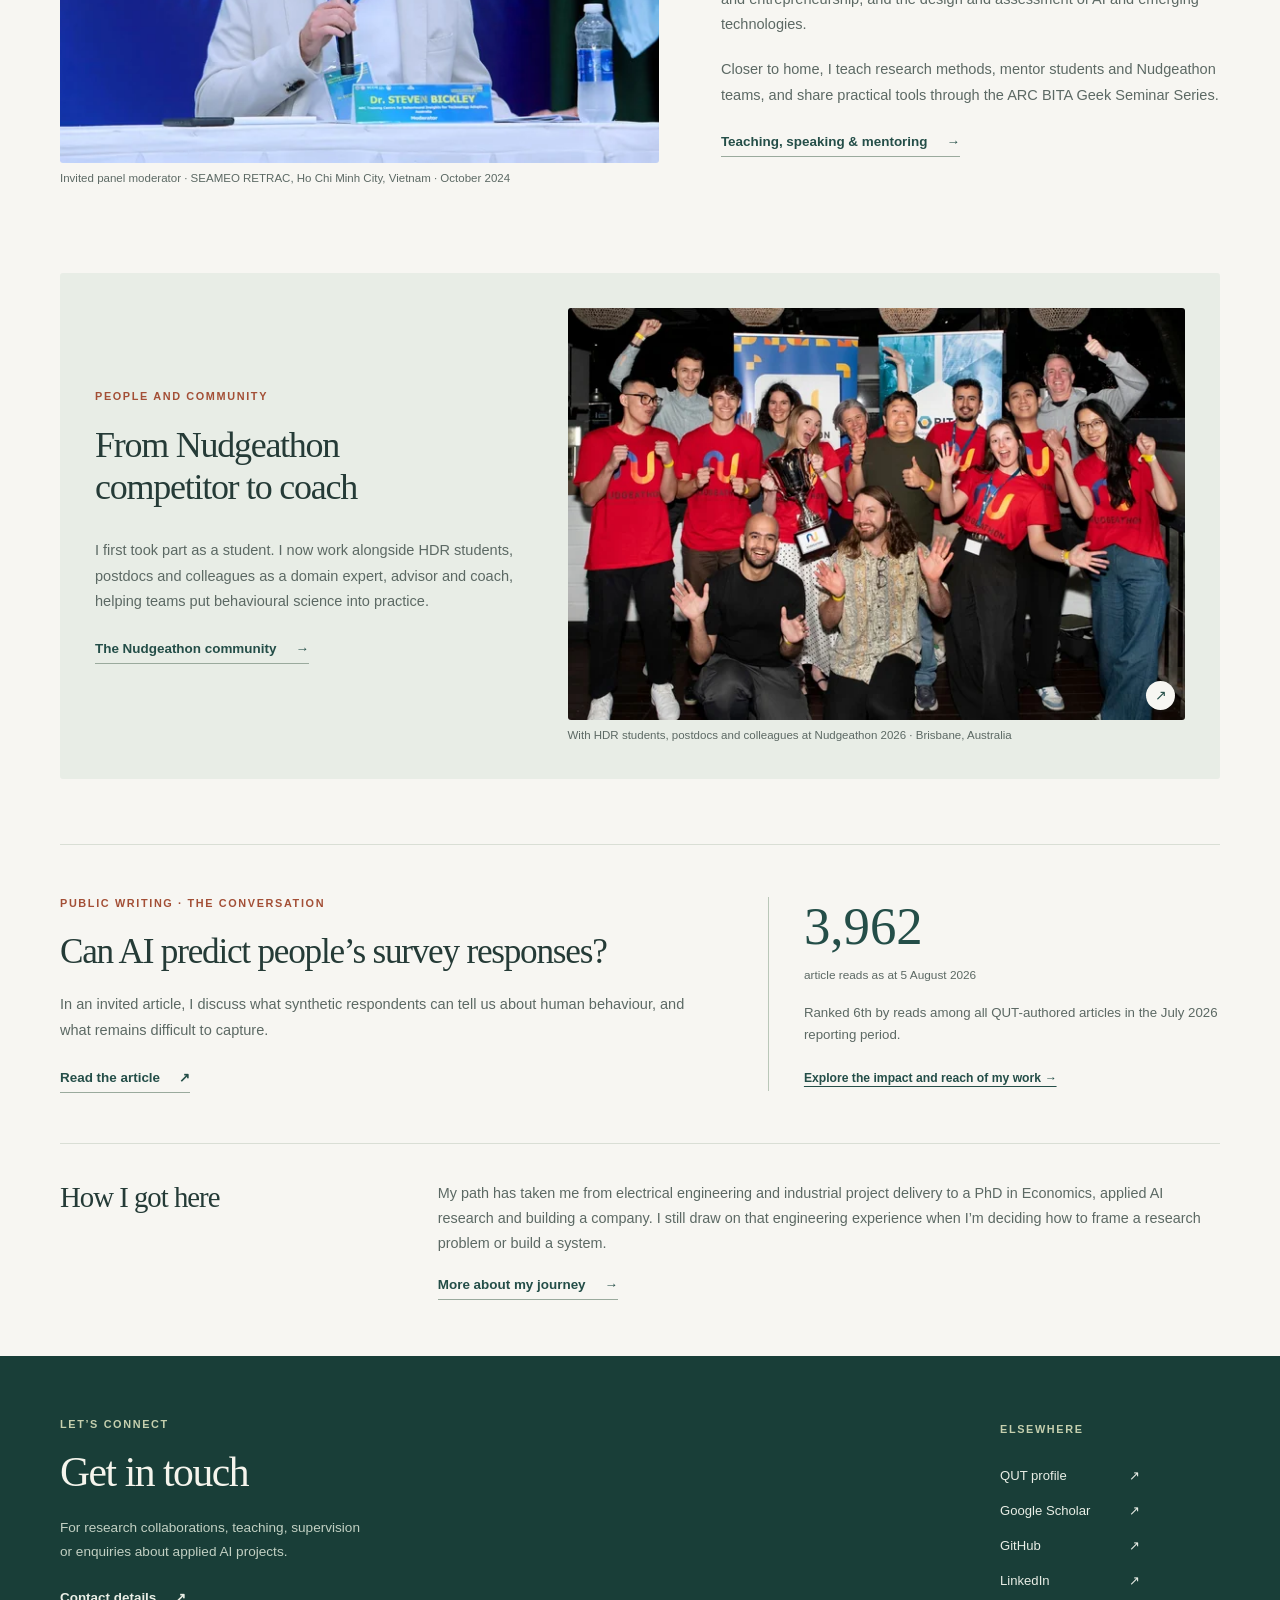
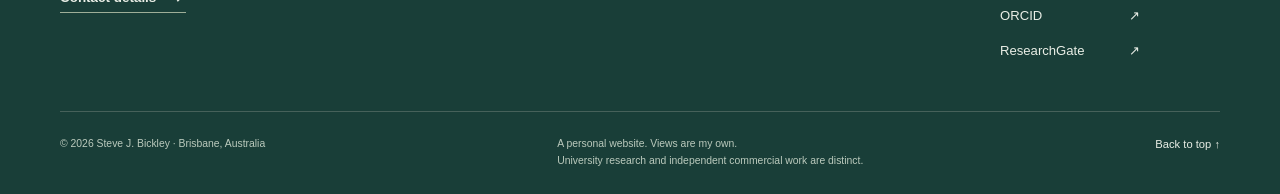
==== commit 5e1edb4b: "Clarify project progress and refine SurveyLM focus ordering" ====
--- a/docs/index.html
+++ b/docs/index.html
@@ -11,7 +11,7 @@
   <meta property="og:image" content="https://stevejbickley.github.io/assets/images/steve-bickley-1280.webp">
   <title>Dr Steve Bickley - Home</title>
   <link rel="icon" href="assets/favicon.svg" type="image/svg+xml">
-  <link rel="stylesheet" href="assets/generated/styles.737b2249c0b3.css">
+  <link rel="stylesheet" href="assets/generated/styles.0a3799ef2c92.css">
   <script src="assets/generated/site.e27e87c14f98.js" defer=""></script>
 </head>
 <body class="page-home">
@@ -38,7 +38,7 @@
         <p class="hero-statement">I study how people and technology shape one another.</p>
         <p class="intro">I’m Dr Steve J. Bickley, a Brisbane-based researcher and engineer working across applied AI, behavioural economics and complex systems.</p>
         <p class="intro">At <a href="https://www.qut.edu.au/about/our-people/academic-profiles/s.bickley">QUT and ARC BITA</a>, I explore how people make decisions, adopt technology and adapt to change. As co-founder of <a href="https://panalogy.ai/">Panalogy Lab</a>, I also help turn research into useful software and industrial applications.</p>
-        <div class="button-row"><a class="button" href="projects.html">Explore my work <span aria-hidden="true">↗</span></a><a class="text-link" href="about.html">A little about me <span aria-hidden="true">→</span></a></div>
+        <div class="button-row"><a class="button" href="projects.html"><strong>Explore my work</strong> <span aria-hidden="true">↗</span></a><a class="text-link" href="about.html">A little about me <span aria-hidden="true">→</span></a></div>
       </div>
       <figure class="hero-photo"><img src="assets/images/steve-bickley-1280.webp" srcset="assets/images/steve-bickley-640.webp 640w, assets/images/steve-bickley-1280.webp 1280w" sizes="(max-width:640px) 90vw, 42vw" width="1280" height="857" alt="Steve Bickley smiling outdoors at QUT" fetchpriority="high"><figcaption><span class="location-dot" aria-hidden="true"></span>Based in Brisbane, Australia</figcaption></figure>
     </section>
@@ -72,7 +72,7 @@
     <div><p class="eyebrow">People and community</p><h2 id="home-community">From Nudgeathon competitor to coach</h2><p>I first took part as a student. I now work alongside HDR students, postdocs and colleagues as a domain expert, advisor and coach, helping teams put behavioural science into practice.</p><a class="text-link" href="teaching.html#nudgeathon">The Nudgeathon community <span aria-hidden="true">→</span></a></div>
     <figure><a class="photo-link" href="assets/images/events/nudgeathon-2026.webp" data-figure-title="Nudgeathon 2026 · Brisbane" aria-label="Enlarge: Nudgeathon 2026 · Brisbane"><img src="assets/images/events/nudgeathon-2026-1280.webp" srcset="assets/images/events/nudgeathon-2026-640.webp 640w, assets/images/events/nudgeathon-2026-1280.webp 1280w" sizes="(max-width:640px) 90vw, (max-width:860px) 53vw, 40vw" width="2048" height="1365" loading="lazy" alt="Steve with HDR students, postdocs and colleagues at the 2026 Nudgeathon in Brisbane"></a><figcaption>With HDR students, postdocs and colleagues at Nudgeathon 2026 · Brisbane, Australia</figcaption></figure>
     </section>
-    <section class="container writing-feature" aria-labelledby="home-writing"><div><p class="eyebrow">Public writing · The Conversation</p><h2 id="home-writing">Can AI predict people’s survey responses?</h2><p>In an invited article, I discuss what synthetic respondents can tell us about human behaviour, and what remains difficult to capture.</p><a class="text-link" href="publications.html#public-writing">Read the article <span aria-hidden="true">↗</span></a></div><div class="writing-stat"><strong><span data-metric="conversation.reads">3,962</span></strong><span>article reads as at <time data-metric-date="conversation" datetime="2026-08-05">5 August 2026</time></span><p>Ranked 6th by reads among all QUT-authored articles in the July 2026 reporting period.</p><a href="research.html#research-impact">Explore the impact and reach of my work →</a></div></section>
+    <section class="container writing-feature" aria-labelledby="home-writing"><div><p class="eyebrow">Public writing · The Conversation</p><h2 id="home-writing">Can AI predict people’s survey responses?</h2><p>In an invited article, I discuss what synthetic respondents can tell us about human behaviour, and what remains difficult to capture.</p><a class="text-link" href="publications.html#public-writing">Read the article <span aria-hidden="true">↗</span></a></div><div class="writing-stat"><strong><span data-metric="conversation.reads">3,962</span></strong><span>article reads as at <time data-metric-date="conversation" datetime="2026-08-05">5 August 2026</time></span><p>Ranked 6th by reads among all QUT-authored articles in the July 2026 reporting period.</p><a href="research.html#research-impact"><strong>Explore the impact and reach of my work →</strong></a></div></section>
     <section class="container home-path" aria-labelledby="path-heading"><h2 id="path-heading">How I got here</h2><div><p>My path has taken me from electrical engineering and industrial project delivery to a PhD in Economics, applied AI research and building a company. I still draw on that engineering experience when I’m deciding how to frame a research problem or build a system.</p><a class="text-link" href="about.html#journey">More about my journey <span aria-hidden="true">→</span></a></div></section>
 
   </main>
--- a/docs/assets/generated/styles.0a3799ef2c92.css
+++ b/docs/assets/generated/styles.0a3799ef2c92.css
@@ -0,0 +1,250 @@
+/* Shared by the Quarto sources and the generated GitHub Pages site. */
+:root{--paper:#f7f6f2;--white:#fff;--ink:#253b37;--muted:#5c6964;--green:#244e48;--green-dark:#193e38;--sage:#e8ede6;--line:#d9ded5;--accent:#a34f36;--serif:Georgia,"Times New Roman",serif;--sans:-apple-system,BlinkMacSystemFont,"Segoe UI",sans-serif;--width:1160px}
+*{box-sizing:border-box}
+html{scroll-behavior:smooth;scroll-padding-top:112px}
+body{margin:0;background:var(--paper);color:var(--ink);font-family:var(--sans);font-size:16px;line-height:1.75;-webkit-font-smoothing:antialiased}
+img{max-width:100%;height:auto;display:block}figure{margin:0}
+a{color:var(--green);text-decoration-thickness:1px;text-underline-offset:4px;transition:color .18s,background .18s,border-color .18s}a:hover{color:var(--accent)}
+button,input{font:inherit}button{cursor:pointer}:focus-visible{outline:3px solid var(--accent);outline-offset:5px}::selection{background:#dbe7dc;color:var(--green-dark)}
+h1,h2,h3,h4,p{margin-top:0}h1,h2,h3{font-family:var(--serif);font-weight:400;line-height:1.16;letter-spacing:-.035em;text-wrap:balance}h1{font-size:clamp(3rem,6vw,5rem)}h2{font-size:clamp(2rem,3.7vw,3rem)}h3{font-size:1.7rem}p{margin-bottom:1.2rem}strong{font-weight:650}small{font-size:.82rem}
+.container{width:min(var(--width),calc(100% - 96px));margin-inline:auto}
+.skip-link{position:fixed;z-index:100;top:-100px;left:20px;padding:12px 20px;background:var(--green);color:white}.skip-link:focus{top:12px}
+.site-header{border-bottom:1px solid var(--line);background:rgba(247,246,242,.97);position:sticky;top:0;z-index:30}
+.nav-inner{display:flex;align-items:center;justify-content:space-between;gap:28px;min-height:94px}
+.brand{display:flex;align-items:center;gap:13px;text-decoration:none;color:var(--ink);font-size:1.02rem;font-weight:650;white-space:nowrap;line-height:1.25}
+.brand-mark{font-family:var(--serif);font-size:2rem;letter-spacing:-.08em;color:var(--green);font-weight:400;border-right:1px solid var(--line);padding-right:17px;padding-bottom:5px}
+.brand-subtitle{display:block;font-size:.69rem;color:var(--muted);font-weight:400;letter-spacing:.035em;margin-top:6px}
+.nav-links{display:flex;align-items:center;gap:25px}.nav-links a{color:var(--muted);font-size:.83rem;text-decoration:none;position:relative;white-space:nowrap;padding-block:35px}.nav-links a:hover,.nav-links a[aria-current]{color:var(--green)}.nav-links a[aria-current]::after{content:"";position:absolute;bottom:24px;left:0;right:0;height:2px;background:var(--accent)}
+.nav-toggle{display:none;background:none;border:1px solid var(--line);color:var(--ink);padding:8px 11px;align-items:center;gap:12px;font-size:.85rem;border-radius:3px}.menu-icon,.menu-icon::after{width:16px;height:1px;background:currentColor;display:block;position:relative}.menu-icon::after{content:"";position:absolute;top:5px}
+.eyebrow{font-family:var(--sans);font-size:.68rem;text-transform:uppercase;letter-spacing:.15em;font-weight:650;color:var(--accent);margin-bottom:20px;line-height:1.5}
+.hero{display:grid;grid-template-columns:1.12fr 1fr;align-items:center;gap:76px;padding-block:66px 64px}.hero h1{font-size:clamp(4rem,6.5vw,6.2rem);margin-bottom:20px;letter-spacing:-.055em}.hero h1 em{color:var(--green);font-weight:400}.hero .hero-statement{font-family:var(--serif);font-size:clamp(1.5rem,2.5vw,2rem);line-height:1.35;letter-spacing:-.02em;max-width:540px;margin-bottom:24px;text-wrap:balance}.hero .intro{font-size:.98rem;color:var(--muted);max-width:540px}.hero .intro a{color:var(--ink);text-decoration-color:#a5b8ab}
+.button-row{display:flex;align-items:center;flex-wrap:wrap;gap:24px;margin-top:30px}.button{display:inline-flex;align-items:center;justify-content:center;gap:24px;padding:12px 23px;background:var(--green);color:white;text-decoration:none;border:1px solid var(--green);font-size:.83rem;border-radius:3px;min-height:48px;line-height:1.5}.button:hover{background:var(--green-dark);color:white;border-color:var(--green-dark)}.button-secondary{background:transparent;color:var(--green)}.button-secondary:hover{background:var(--sage);color:var(--green)}
+.text-link{display:inline-flex;align-items:center;gap:19px;font-size:.84rem;font-weight:600;text-decoration:none;border-bottom:1px solid #9aaa9d;padding-bottom:4px;width:fit-content;line-height:1.5}.text-link:hover{border-color:var(--accent)}
+.hero-photo{position:relative;padding:0 15px 0 0;isolation:isolate}.hero-photo::before{content:"";position:absolute;inset:26px 0 38px 24px;background:var(--sage);z-index:-1;border-radius:3px}.hero-photo img{width:100%;aspect-ratio:1/1.04;object-fit:cover;object-position:35% 50%;border-radius:3px 68px 3px 3px}.hero-photo figcaption{font-size:.7rem;color:var(--muted);display:flex;align-items:center;gap:8px;margin-top:13px}.location-dot{width:6px;height:6px;background:var(--accent);border-radius:50%;display:inline-block;flex-shrink:0}
+.affiliations{display:grid;grid-template-columns:1.1fr 1.3fr 1fr;padding-block:28px;border-top:1px solid var(--line);border-bottom:1px solid var(--line);gap:42px}.affiliations p{margin:0;font-size:.9rem;font-weight:600;line-height:1.45}.affiliations span{display:block;color:var(--muted);font-weight:400;font-size:.75rem;margin-top:5px}.affiliations>div+div{border-left:1px solid var(--line);padding-left:38px}
+.section{padding-block:86px}.section-heading{display:flex;align-items:flex-end;justify-content:space-between;gap:30px;margin-bottom:38px}.section-heading h2{margin-bottom:0}.section-heading .eyebrow{margin-bottom:12px}.section-heading>p{color:var(--muted);max-width:410px;font-size:.9rem;margin-bottom:5px}
+.work-grid{display:grid;grid-template-columns:1.15fr 1fr;gap:0 48px}.work-feature{padding:35px;background:var(--sage);border-radius:4px;grid-row:span 2;display:flex;flex-direction:column;align-items:flex-start}.work-feature h3{font-size:2.05rem;margin-bottom:20px}.work-feature>p:not(.eyebrow){font-size:.91rem;color:var(--muted)}.work-feature .text-link{margin-top:auto}.work-facts{display:flex;gap:30px;padding-block:12px 25px;margin-bottom:10px}.work-facts strong{display:block;font-family:var(--serif);font-weight:400;font-size:1.8rem;line-height:1.3}.work-facts span{font-size:.7rem;color:var(--muted)}.work-item{border-top:1px solid var(--line);padding:25px 0}.work-item .eyebrow{margin-bottom:10px;font-size:.63rem}.work-item h3{font-size:1.6rem;margin-bottom:12px}.work-item p:not(.eyebrow){font-size:.88rem;color:var(--muted);margin-bottom:14px}
+.themes-band{background:#eeefe9;border-top:1px solid var(--line);border-bottom:1px solid var(--line)}.theme-grid{display:grid;grid-template-columns:repeat(3,1fr);gap:42px}.theme-number{font-family:var(--serif);font-style:italic;color:var(--accent);font-size:1.1rem;display:block;margin-bottom:18px}.theme-grid h3{font-size:1.55rem;margin-bottom:15px}.theme-grid p{font-size:.89rem;color:var(--muted);margin-bottom:22px}
+.photo-story{display:grid;grid-template-columns:1.2fr 1fr;align-items:center;gap:62px}.photo-story img{width:100%;aspect-ratio:1.43;object-fit:cover;border-radius:3px}figcaption{font-size:.72rem;line-height:1.6;color:var(--muted);margin-top:12px}.photo-story h2{font-size:2.5rem}.photo-story .story-copy>p:not(.eyebrow){color:var(--muted);font-size:.91rem}
+.home-path{border-top:1px solid var(--line);padding-block:37px 56px;display:grid;grid-template-columns:.65fr 1.6fr;gap:60px}.home-path h2{font-size:1.8rem;margin:0}.home-path p{font-size:.9rem;color:var(--muted);margin-bottom:14px}
+.page-hero{padding-block:67px 45px;border-bottom:1px solid var(--line)}.page-hero h1{margin-bottom:22px;max-width:920px}.page-hero .lead{font-size:1.06rem;color:var(--muted);max-width:760px;margin-bottom:0;line-height:1.8}.page-hero .eyebrow{margin-bottom:16px}.page-jumps{display:flex;flex-wrap:wrap;gap:10px 26px;margin-top:28px}.page-jumps a{font-size:.79rem;text-decoration:none;border-bottom:1px solid #b4c0b4;padding-bottom:3px}
+.reading-layout{display:grid;grid-template-columns:220px minmax(0,1fr);gap:66px;padding-block:57px 85px}.page-aside{position:sticky;top:128px;height:fit-content}.page-aside .eyebrow{margin-bottom:17px}.page-aside nav{display:flex;flex-direction:column;align-items:flex-start;gap:13px}.page-aside nav a{font-size:.81rem;line-height:1.5;text-decoration:none;color:var(--muted)}.page-aside nav a:hover{color:var(--accent)}.aside-note{font-size:.74rem;line-height:1.7;border-top:1px solid var(--line);margin-top:28px;padding-top:20px;color:var(--muted)}
+.prose{min-width:0}.prose h2{font-size:2.1rem;margin:0 0 22px}.prose h3{font-size:1.5rem;margin:30px 0 14px}.prose h4{font-size:.91rem;margin-bottom:9px}.prose p,.prose li{font-size:.95rem;color:var(--muted)}.prose p strong,.prose li strong{color:var(--ink)}.prose ul{padding-left:20px}.prose li{margin-block:8px}.prose-section{padding-bottom:38px;margin-bottom:42px;border-bottom:1px solid var(--line);scroll-margin-top:14px}.prose-section:last-child{border-bottom:0;margin-bottom:0;padding-bottom:0}.prose-section>.eyebrow{margin-bottom:12px;color:var(--accent);font-size:.66rem}.prose-section .role{font-size:.8rem;color:var(--accent);margin-bottom:18px;font-weight:500}.prose-section .deliverable{padding:18px 22px;background:var(--sage);border-left:2px solid #9baa97;border-radius:0 3px 3px 0;font-size:.87rem;margin-block:22px}.prose-section .deliverable strong{display:block;color:var(--green);font-size:.7rem;text-transform:uppercase;letter-spacing:.07em;margin-bottom:5px}
+.tag-list{display:flex;flex-wrap:wrap;gap:7px;margin:18px 0 22px;padding:0;list-style:none}.tag-list li{font-size:.69rem;border:1px solid var(--line);border-radius:2px;padding:3px 10px;margin:0;color:var(--muted)}.topic-row{display:grid;grid-template-columns:40px 1fr;gap:18px}.topic-row .theme-number{margin:0;font-size:1.45rem}.topic-row h2{font-size:1.85rem}.note{font-size:.79rem;color:var(--muted);line-height:1.7}.callout{background:var(--sage);padding:28px;border-radius:3px;margin-block:28px}.callout h3{margin-top:0}.callout p:last-child{margin-bottom:0}
+.engineering-table{width:100%;border-collapse:collapse;margin-block:22px}.engineering-table th{text-align:left;text-transform:uppercase;letter-spacing:.09em;font-size:.64rem;color:var(--accent);font-weight:600;padding:12px 0;border-bottom:1px solid var(--line)}.engineering-table td{padding:16px 16px 16px 0;border-bottom:1px solid var(--line);vertical-align:top;font-size:.86rem;color:var(--muted);line-height:1.65}.engineering-table td:first-child{width:30%;color:var(--ink)}.engineering-table td small{display:block;color:var(--muted);font-size:.69rem;margin-top:4px}.engineering-table tr:last-child td{border-bottom:0}
+.image-inset{margin-block:26px 28px}.image-inset img{width:100%;aspect-ratio:1.75;object-fit:cover;object-position:center 38%;border-radius:3px}.about-intro{display:grid;grid-template-columns:1fr 1fr;gap:74px;align-items:center;padding-block:62px}.about-intro h2{font-size:2.5rem}.about-intro p{color:var(--muted);font-size:.96rem}.about-intro img{width:100%;aspect-ratio:1.25;object-fit:cover;object-position:center 40%;border-radius:3px 50px 3px 3px}
+.timeline{list-style:none;padding:0;margin:0}.timeline li{display:grid;grid-template-columns:96px 1fr;gap:22px;border-bottom:1px solid var(--line);padding:21px 0;margin:0}.timeline li:first-child{padding-top:0}.timeline li:last-child{border-bottom:0}.timeline time{font-size:.74rem;color:var(--accent);padding-top:3px}.timeline h3{margin:0 0 8px;font-size:1.25rem}.timeline p{margin:0;font-size:.86rem}.contact-grid{display:grid;grid-template-columns:1fr 1fr;gap:28px;margin-block:28px}.contact-card{border-top:2px solid #a4b4a2;padding-top:20px}.contact-card h3{margin:0 0 12px;font-size:1.3rem}.contact-card a{overflow-wrap:anywhere}.contact-card p{font-size:.86rem}.profile-links{display:flex;flex-wrap:wrap;gap:12px 23px;margin-top:24px}.profile-links a{font-size:.79rem}
+.publication-tools{padding:26px 0 24px;border-bottom:1px solid var(--line);display:flex;flex-wrap:wrap;align-items:center;justify-content:space-between;gap:20px}.filter-buttons{display:flex;flex-wrap:wrap;gap:6px}.filter-buttons button{background:transparent;border:1px solid transparent;color:var(--muted);font-size:.76rem;padding:7px 12px;border-radius:3px;min-height:38px}.filter-buttons button:hover{background:var(--sage)}.filter-buttons button[aria-pressed="true"]{background:var(--green);color:white}.publication-search{min-width:220px;flex:1;max-width:300px}.publication-search label{display:block;font-size:.7rem;color:var(--muted);margin-bottom:5px}.publication-search input{width:100%;background:transparent;border:1px solid #adb8ab;border-radius:3px;padding:8px 12px;color:var(--ink);font-size:.8rem;min-height:40px}.publication-status{font-size:.75rem;color:var(--muted);margin:15px 0 0;min-height:1.5em}.publications-layout{padding-top:35px}.publication-group{margin-bottom:45px}.publication-group>h2{font-size:1.9rem;padding-bottom:20px;margin-bottom:0;border-bottom:1px solid var(--line)}.publication{display:grid;grid-template-columns:45px minmax(0,1fr);gap:20px;padding-block:24px;border-bottom:1px solid var(--line)}.publication-year{font-size:.72rem;color:var(--accent);padding-top:3px;font-variant-numeric:tabular-nums}.publication p{font-size:.87rem;line-height:1.75;margin-bottom:0}.publication p strong{font-weight:500;color:var(--muted)}.publication em{color:var(--ink)}.publication a{font-size:.78rem;white-space:normal}.no-results{padding-block:30px}[hidden]{display:none!important}
+.site-footer{background:var(--green-dark);color:#e9eee6;padding-block:60px 24px}.site-footer .eyebrow{color:#c5cfae;margin-bottom:15px}.footer-main{display:grid;grid-template-columns:1fr 220px;gap:50px;margin-bottom:48px}.footer-main h2{font-size:2.6rem;margin-bottom:20px;color:#f5f4ec}.footer-main p:not(.eyebrow){font-size:.85rem;color:#c2d0c3}.site-footer a{color:#e9eee6}.site-footer a:hover{color:#dbc2a7}.site-footer .text-link{border-color:#9eae98}.footer-profiles{padding-top:5px;display:flex;flex-direction:column;align-items:flex-start;gap:12px}.footer-profiles p{margin-bottom:5px}.footer-profiles>a{font-size:.82rem;text-decoration:none;display:flex;justify-content:space-between;gap:35px;min-width:140px}.footer-bottom{border-top:1px solid #46615a;padding-top:23px;display:flex;justify-content:space-between;gap:25px;font-size:.65rem;color:#bbcabd;line-height:1.7}.footer-bottom a{font-size:.7rem;text-decoration:none;white-space:nowrap}
+.prose ul.timeline{padding:0;list-style:none}
+@media(min-width:1500px){.hero{padding-block:82px}.hero-photo img{aspect-ratio:1/1.02}}
+@media(max-width:1080px){.container{width:calc(100% - 64px)}.nav-links{gap:18px}.brand-subtitle{display:none}.brand{font-size:.94rem}.hero{gap:40px}.hero h1{font-size:4.7rem}.hero .hero-statement{font-size:1.7rem}.reading-layout{grid-template-columns:180px minmax(0,1fr);gap:40px}.photo-story{gap:36px}.photo-story h2{font-size:2.15rem}.about-intro{gap:40px}.work-grid{gap:0 32px}.work-feature{padding:28px}.affiliations{gap:25px}.affiliations>div+div{padding-left:25px}}
+@media(max-width:860px){.nav-inner{min-height:80px;flex-wrap:wrap;gap:0}.nav-toggle:not([hidden]){display:flex}.nav-links{width:100%;flex-wrap:wrap;gap:4px 22px;padding-bottom:17px}.nav-links a{padding:10px 0}.nav-links a[aria-current]::after{bottom:5px}.js .nav-links{display:none}.js .nav-links[data-open="true"]{display:flex}.hero{padding-top:45px;gap:30px}.hero h1{font-size:3.9rem}.hero .intro{font-size:.89rem}.hero .hero-statement{font-size:1.45rem}.hero .eyebrow{font-size:.61rem}.button-row{gap:18px}.button{padding:11px 15px;gap:15px}.hero-photo img{aspect-ratio:1/1.25}.affiliations{gap:20px}.affiliations p{font-size:.78rem}.affiliations span{font-size:.68rem}.affiliations>div+div{padding-left:20px}.section{padding-block:64px}.theme-grid{gap:26px}.theme-grid h3{font-size:1.3rem}.reading-layout{grid-template-columns:1fr;padding-top:30px;gap:32px}.page-aside{position:static;padding-bottom:24px;border-bottom:1px solid var(--line)}.page-aside nav{flex-direction:row;flex-wrap:wrap;gap:10px 20px}.page-aside .eyebrow,.aside-note{display:none}.photo-story{gap:30px}.photo-story h2{font-size:1.85rem}.about-intro{gap:30px}.about-intro h2{font-size:2rem}.about-intro p{font-size:.9rem}.footer-main{grid-template-columns:1fr 165px}.work-feature h3{font-size:1.8rem}}
+@media(max-width:640px){html{scroll-padding-top:94px}.container{width:calc(100% - 40px)}.nav-inner{min-height:74px}.brand-mark{font-size:1.8rem}.brand-subtitle{display:block;font-size:.63rem}.brand{font-size:.91rem}.hero{grid-template-columns:1fr;gap:32px;padding-block:36px 32px}.hero h1{font-size:3.25rem;margin-bottom:18px}.hero .hero-statement{font-size:1.7rem;max-width:420px}.hero .intro{font-size:.94rem}.hero .eyebrow{font-size:.64rem}.hero-photo{padding-right:10px}.hero-photo img{aspect-ratio:1.12;object-position:35% 45%;border-top-right-radius:48px}.hero-photo figcaption{font-size:.67rem}.button-row{margin-top:25px}.button{padding:12px 20px}.affiliations{grid-template-columns:1fr;gap:16px;padding-block:22px}.affiliations>div+div{padding:16px 0 0;border-left:0;border-top:1px solid var(--line)}.affiliations p{font-size:.86rem}.affiliations span{font-size:.73rem;margin-top:2px}.section{padding-block:48px}.section-heading{display:block;margin-bottom:28px}.section-heading h2{font-size:2.2rem}.section-heading>.text-link{margin-top:20px}.section-heading>p{margin-top:20px}.work-grid{grid-template-columns:1fr;gap:24px}.work-feature{padding:27px;grid-row:auto}.work-feature h3{font-size:1.85rem}.work-item{padding:20px 0 0}.theme-grid{grid-template-columns:1fr;gap:25px}.theme-grid article{display:grid;grid-template-columns:30px 1fr;column-gap:15px}.theme-grid h3,.theme-grid p,.theme-grid .text-link{grid-column:2}.theme-grid h3{font-size:1.5rem;margin-bottom:10px}.theme-number{grid-row:1/4}.theme-grid p{margin-bottom:12px}.photo-story{grid-template-columns:1fr;gap:27px}.photo-story h2{font-size:2.15rem}.photo-story img{aspect-ratio:1.4}.home-path{grid-template-columns:1fr;gap:20px;padding-block:32px 42px}.page-hero{padding-block:38px 32px}.page-hero h1{font-size:2.7rem}.page-hero .lead{font-size:.97rem}.page-hero .eyebrow{font-size:.63rem}.page-jumps{gap:12px 20px;margin-top:22px}.reading-layout{padding-bottom:48px}.prose h2{font-size:1.8rem}.prose-section{padding-bottom:27px;margin-bottom:32px}.prose-section p,.prose-section li{font-size:.92rem}.topic-row{grid-template-columns:26px 1fr;gap:14px}.topic-row h2{font-size:1.65rem}.topic-row .theme-number{grid-row:auto}.engineering-table td{padding-right:12px;font-size:.8rem}.engineering-table td:first-child{width:33%}.about-intro{grid-template-columns:1fr;padding-block:36px;gap:25px}.about-intro figure{order:2}.about-intro h2{font-size:2.1rem}.timeline li{grid-template-columns:77px 1fr;gap:15px}.timeline time{font-size:.69rem}.timeline h3{font-size:1.18rem}.contact-grid{grid-template-columns:1fr}.publication-tools{align-items:stretch}.publication-search{max-width:none}.filter-buttons{gap:2px}.filter-buttons button{padding:7px 9px;font-size:.71rem}.publication{grid-template-columns:36px minmax(0,1fr);gap:12px}.publication p{font-size:.84rem}.publication-year{font-size:.67rem}.publication-group>h2{font-size:1.6rem}.footer-main{grid-template-columns:1fr;gap:34px;margin-bottom:36px}.footer-main h2{font-size:2.2rem}.footer-profiles{display:grid;grid-template-columns:1fr 1fr;gap:10px 28px}.footer-profiles .eyebrow{grid-column:1/-1}.footer-profiles>a{min-width:0;gap:10px;width:fit-content}.footer-bottom{flex-direction:column;gap:15px}.site-footer{padding-top:44px}.desktop-break{display:none}}
+@media(max-width:380px){.brand{font-size:.86rem;gap:10px}.brand-subtitle{display:none}.brand-mark{font-size:1.65rem;padding-right:12px}.nav-toggle{font-size:.78rem;padding:8px 10px;gap:9px;min-height:40px}}
+@media(prefers-reduced-motion:reduce){html{scroll-behavior:auto}*,*::before,*::after{transition:none!important}}
+@media print{.site-header,.page-aside,.site-footer,.publication-tools,.publication-status{display:none!important}body{background:white;color:black}.container{width:100%}.reading-layout{display:block}.page-hero{padding-top:0}a{color:inherit}.hero{padding-top:0}.prose-section{break-inside:avoid}}
+
+/* Original research figures retain their labels, colours and proportions. */
+.research-figure{margin:27px 0 30px}
+.figure-link{display:block;position:relative;background:white;border:1px solid var(--line);border-radius:3px;padding:19px;text-decoration:none}
+.figure-link:hover{border-color:#8da595}
+.figure-link img{width:100%;height:auto;max-height:700px;object-fit:contain}
+.figure-hint{display:flex;align-items:center;justify-content:flex-end;gap:15px;color:var(--green);font-size:.69rem;padding-top:13px}
+.research-figure figcaption{font-size:.73rem;line-height:1.7;margin-top:12px;color:var(--muted)}
+.research-figure figcaption strong{font-weight:600;color:var(--ink)}
+.study-figure{border-top:1px solid var(--line);margin-block:20px}
+.study-figure summary{cursor:pointer;color:var(--ink);padding:19px 0;font-family:var(--serif);font-size:1.2rem;line-height:1.45;list-style-position:inside}
+.study-figure summary span{display:block;font-family:var(--sans);font-size:.7rem;color:var(--muted);margin-top:6px;padding-left:20px}
+.study-figure[open] summary{color:var(--green)}
+.study-figure>div>p{margin-top:7px}
+.study-figure .research-figure{margin-bottom:30px}
+.figure-dialog{border:1px solid var(--line);border-radius:4px;padding:24px;width:min(1200px,calc(100% - 48px));max-height:94vh;overflow:auto;background:var(--paper);color:var(--ink)}
+.figure-dialog::backdrop{background:rgba(20,40,34,.76)}
+.figure-dialog-header{display:flex;justify-content:space-between;align-items:center;gap:25px;margin-bottom:19px}
+.figure-dialog-header h2{font-size:1.5rem;margin:0}
+.figure-close{flex-shrink:0;display:flex;gap:17px;align-items:center;min-height:42px;padding:8px 13px;border:1px solid #adb8ab;border-radius:3px;background:transparent;color:var(--ink);font-size:.8rem}
+.figure-close:hover{background:var(--sage)}
+.figure-close span{font-size:1.3rem;line-height:1}
+.figure-dialog-image{width:100%;height:auto;max-height:65vh;object-fit:contain;background:white}
+.figure-dialog #figure-dialog-caption{font-size:.76rem;line-height:1.65;margin:15px 0 10px;color:var(--muted)}
+.figure-original{font-size:.76rem}
+body:has(.figure-dialog[open]){overflow:hidden}
+.thesis-feature{display:grid;grid-template-columns:.85fr 1.15fr;gap:65px;align-items:center;border-bottom:1px solid var(--line)}
+.thesis-feature h2{font-size:2.6rem}
+.thesis-feature>div>p:not(.eyebrow){color:var(--muted);font-size:.94rem}
+.thesis-feature .research-figure{margin:0}
+.thesis-feature .figure-link{padding:20px}
+.writing-feature{display:grid;grid-template-columns:1.4fr 1fr;gap:75px;padding-block:50px;border-top:1px solid var(--line)}
+.writing-feature h2{font-size:2.2rem;margin-bottom:20px}
+.writing-feature>div>p:not(.eyebrow){color:var(--muted);font-size:.91rem}
+.writing-stat{border-left:1px solid #bac7b9;padding-left:35px;align-self:center}
+.writing-stat>strong{display:block;font-family:var(--serif);font-size:3.3rem;line-height:1.1;font-weight:400;color:var(--green);font-variant-numeric:tabular-nums}
+.writing-stat>span{display:block;font-size:.74rem;color:var(--muted);margin-top:10px}
+.writing-stat>p{font-size:.83rem!important;color:var(--muted);line-height:1.7;margin:16px 0}
+.writing-stat>a{font-size:.76rem}
+.impact-metrics{display:grid;grid-template-columns:repeat(3,1fr);gap:25px;border-block:1px solid var(--line);padding-block:24px;margin:27px 0 15px}
+.impact-metrics dt{font-size:.7rem;color:var(--muted);line-height:1.5;min-height:2.9em}
+.impact-metrics dd{font-family:var(--serif);font-size:2.6rem;color:var(--green);margin:5px 0 0;line-height:1.3;font-variant-numeric:tabular-nums}
+.impact-metrics small{display:block;font-family:var(--sans);font-size:.65rem;color:var(--muted);margin-top:9px;line-height:1.5}
+.metric-source,.prose .metric-source{font-size:.72rem;line-height:1.7;color:var(--muted)}
+.paper-reach{display:grid;grid-template-columns:1fr 1fr;gap:30px;margin-top:27px}
+.paper-reach h3{font-size:1.3rem;margin:0 0 15px}
+.paper-reach h3 a{text-decoration:none}
+.paper-reach article>p{font-size:.82rem}
+.public-writing{padding-block:45px 75px;border-top:1px solid var(--line);scroll-margin-top:14px}
+.public-writing .section-heading h2{font-size:2.7rem}
+.conversation-feature{display:grid;grid-template-columns:1.5fr 1fr;gap:65px;padding:34px;background:var(--sage);border-radius:3px}
+.conversation-feature h3{font-size:1.8rem;margin-bottom:20px}
+.conversation-feature h3 a{text-decoration:none;color:var(--ink)}
+.conversation-feature h3 a:hover{color:var(--accent)}
+.conversation-feature>div>p:not(.eyebrow){color:var(--muted);font-size:.91rem}
+.public-writing>.metric-source{margin:12px 0 30px}
+.public-writing-links{display:grid;grid-template-columns:1fr 1fr;gap:40px}
+.public-writing-links article{border-top:1px solid var(--line);padding-top:23px}
+.public-writing-links h3{font-size:1.4rem;margin-bottom:13px}
+.public-writing-links h3 a{text-decoration:none}
+.public-writing-links p:not(.eyebrow){font-size:.81rem;color:var(--muted)}
+@media(max-width:860px){.thesis-feature{gap:35px}.thesis-feature h2{font-size:2.1rem}.writing-feature{gap:40px}.conversation-feature{gap:30px;padding:28px}.writing-stat{padding-left:25px}.conversation-feature h3{font-size:1.5rem}}
+@media(max-width:640px){.thesis-feature,.writing-feature,.conversation-feature{grid-template-columns:1fr;gap:28px}.thesis-feature h2{font-size:2.1rem}.figure-link,.thesis-feature .figure-link{padding:10px}.figure-hint{font-size:.65rem;padding-top:9px}.research-figure{margin-block:24px}.research-figure figcaption{font-size:.7rem}.study-figure summary{font-size:1.12rem}.figure-dialog{width:calc(100% - 20px);max-width:calc(100% - 20px);padding:15px;max-height:94dvh}.figure-dialog-header{gap:12px}.figure-dialog-header h2{font-size:1.18rem}.figure-dialog-image{height:auto;max-height:55dvh}.figure-close{gap:9px;padding-inline:10px}.writing-feature{padding-block:35px}.writing-stat{border-left:0;border-top:1px solid #bac7b9;padding:22px 0 0}.writing-stat>strong{font-size:2.9rem}.writing-feature h2{font-size:1.9rem}.impact-metrics{gap:13px}.impact-metrics dd{font-size:2rem}.impact-metrics dt{font-size:.65rem;min-height:4.5em}.impact-metrics small{font-size:.61rem}.paper-reach{grid-template-columns:1fr;gap:22px}.public-writing{padding-bottom:45px}.public-writing .section-heading h2{font-size:2.1rem}.conversation-feature{padding:24px}.conversation-feature h3{font-size:1.6rem}.public-writing-links{grid-template-columns:1fr;gap:15px}}
+@media print{.figure-dialog,.figure-hint{display:none!important}.figure-link{border:0;padding:0}.research-figure{break-inside:avoid}}
+
+/* Photographs keep their full frame; the viewer opens the larger derivative. */
+.photo-link{display:block;position:relative;text-decoration:none;border-radius:3px;overflow:hidden;background:var(--sage)}
+.photo-link img{display:block;width:100%;height:auto;object-fit:contain;border-radius:0}
+.photo-link::after{content:"↗";position:absolute;right:10px;bottom:10px;display:grid;place-items:center;width:29px;height:29px;background:var(--paper);color:var(--green);border-radius:50%;font-size:.9rem;box-shadow:0 1px 7px #193e3826}
+.photo-link:hover::after{background:var(--green);color:var(--paper)}
+.event-gallery{display:grid;grid-template-columns:repeat(2,minmax(0,1fr));gap:24px;margin-block:27px 32px;align-items:start}
+.event-gallery figure{margin:0;min-width:0}
+.event-gallery figcaption{font-size:.71rem;margin-top:10px}
+.event-gallery--tech figure:first-child{grid-column:1/-1}
+.event-gallery--nudgeathon{grid-template-columns:1.5fr 1fr;gap:22px}
+.event-gallery--wasaa figure:last-child img{aspect-ratio:800/599;background:#e8ede6}
+.site-visit{display:grid;grid-template-columns:minmax(0,.85fr) minmax(0,1fr);gap:32px;align-items:center;margin-block:27px 32px}
+.site-visit figure{margin:0}
+.site-visit p:last-child{margin-bottom:0}
+.community-feature{display:grid;grid-template-columns:.9fr 1.3fr;gap:45px;align-items:center;padding:35px;background:var(--sage);border-radius:3px;margin-bottom:65px}
+.community-feature h2{font-size:2.25rem}
+.community-feature p:not(.eyebrow){font-size:.91rem;color:var(--muted)}
+.community-feature figure{margin:0}
+@media(max-width:860px){.community-feature{padding:28px;gap:30px}.community-feature h2{font-size:1.9rem}.site-visit{gap:25px}}
+@media(max-width:640px){.event-gallery,.event-gallery--nudgeathon,.site-visit,.community-feature{grid-template-columns:1fr}.event-gallery{gap:27px;margin-block:24px 28px}.event-gallery--tech figure:first-child{grid-column:auto}.event-gallery--wasaa figure:last-child img{aspect-ratio:3/4;max-height:420px}.site-visit{gap:24px}.site-visit figure{max-width:400px}.community-feature{padding:24px;gap:26px;margin-bottom:40px}.community-feature h2{font-size:1.9rem}}
+@media print{.photo-link::after{display:none}.event-gallery figure,.site-visit{break-inside:avoid}}
+
+/* Quiet disclosure controls keep detail available without crowding the page. */
+.aside-nav-group+.aside-nav-group{margin-top:26px;padding-top:21px;border-top:1px solid var(--line)}
+.aside-nav-group .eyebrow{font-size:.62rem}
+#doctoral-research{scroll-margin-top:14px}
+.method-figures,.teaching-evidence{margin-block:24px;border-block:1px solid var(--line)}
+.method-figures>summary,.teaching-evidence>summary{padding:16px 0;cursor:pointer;font-size:.86rem;color:var(--green);list-style-position:inside;line-height:1.6}
+.project-credits{margin:20px 0 23px;border-left:2px solid #c5cec1;padding-left:16px}
+.project-credits>summary{cursor:pointer;font-size:.78rem;color:var(--green);list-style-position:inside}
+.project-credits[open]>summary{margin-bottom:12px}
+.project-credits p{font-size:.82rem;line-height:1.8;margin-bottom:12px}
+.project-credits p:last-child{margin-bottom:0}
+.feedback-table{width:100%;border-collapse:collapse;margin-block:20px 26px;text-align:left}
+.feedback-table th,.feedback-table td{border-bottom:1px solid var(--line);padding:12px 15px 12px 0;font-size:.8rem;vertical-align:top}
+.feedback-table th{font-weight:600;color:var(--ink)}
+.teaching-evidence>div{padding-bottom:8px}
+.teaching-evidence blockquote{border-left:2px solid #b3c0ac;padding-left:19px;margin:22px 0}
+.teaching-evidence blockquote p{font-family:var(--serif);font-size:1.13rem;color:var(--ink);margin-bottom:8px}
+.teaching-evidence cite{font-size:.73rem;font-style:normal;color:var(--muted)}
+.talk-year{border-top:1px solid var(--line);margin-block:0}
+.talk-year>summary{cursor:pointer;padding:17px 0;font-family:var(--serif);font-size:1.35rem;list-style-position:inside;color:var(--green)}
+.talk-year>summary>span{font-family:var(--sans);font-size:.7rem;color:var(--muted);margin-left:12px}
+.prose .talk-list{list-style:none;padding:0;margin:0 0 25px}
+.talk-list li{padding:12px 0;margin:0}
+.talk-list li>strong{display:block;font-size:.87rem;font-weight:500;line-height:1.7}
+.talk-list li>span{display:block;font-size:.77rem;line-height:1.75;margin-top:5px}
+.work-resource{font-size:.77rem;margin-top:17px}
+.metric-source time{white-space:nowrap}
+@media(max-width:860px){.research-aside .eyebrow{display:block;margin-bottom:12px}.research-aside .aside-nav-group+.aside-nav-group{margin-top:18px;padding-top:17px}}
+@media(max-width:640px){.feedback-table th,.feedback-table td{font-size:.74rem}.talk-year>summary{font-size:1.2rem}.talk-list li>strong{font-size:.84rem}.impact-metrics small{font-size:.63rem}}
+
+/* Compact resource groups and complete records, with detail on demand. */
+.project-links{display:flex;flex-wrap:wrap;gap:14px 28px;margin-block:25px}
+.project-links .text-link{font-size:.81rem}
+.project-resources{margin-block:28px 32px;padding-block:25px 5px;border-block:1px solid var(--line)}
+.project-resources h3{font-family:var(--sans);font-size:.73rem;font-weight:650;letter-spacing:.04em;text-transform:uppercase;margin:25px 0 12px}
+.prose .project-resources ul,.prose .media-mentions{list-style:none;padding:0}
+.project-resources li{margin-bottom:17px}
+.project-resources li>a{font-size:.86rem}
+.project-resources li>span,.media-mentions li>span{display:block;font-size:.75rem;line-height:1.7;margin-top:5px;color:var(--muted)}
+.prose .journal-list{display:block;list-style:disc;padding-left:21px;margin:21px 0 25px}
+.prose .journal-list li{display:list-item;margin:8px 0;padding:0;border:0;font-size:.9rem}
+.journal-list a{font-size:.81rem;line-height:1.65;text-decoration:none}
+.journal-list a:hover{text-decoration:underline}
+.journal-list li>span{font-size:.69rem;color:var(--muted);flex-shrink:0}
+.engineering-portfolio{border-block:1px solid var(--line);margin-top:30px}
+.engineering-portfolio>summary{cursor:pointer;padding:18px 0;color:var(--green);list-style-position:inside;font-size:.9rem}
+.engineering-portfolio>summary>span{display:block;font-size:.72rem;color:var(--muted);padding-left:18px;margin-top:4px}
+.engineering-table caption,.feedback-table caption{text-align:left;font-size:.74rem;color:var(--muted);margin-block:10px}
+.engineering-table td small{display:block;font-size:.71rem;color:var(--muted);margin-top:7px}
+.feedback-table th[scope="row"]{font-weight:400;color:var(--muted)}
+.teaching-evidence h4{font-size:.86rem;margin-top:25px;margin-bottom:10px}
+@media(max-width:640px){.prose .journal-list{grid-template-columns:1fr}.project-links{flex-direction:column;align-items:flex-start;gap:17px}.project-resources li>a{font-size:.84rem}.engineering-table td:first-child{width:36%}.engineering-table td{overflow-wrap:anywhere}}
+
+/* Product-level details and concise links keep the project page easy to scan. */
+.project-entry+.project-entry{margin-top:32px;padding-top:29px;border-top:1px solid var(--line)}
+.project-entry>h3{margin-bottom:17px}
+.project-entry>.project-credits{margin-bottom:0}
+.project-entry .deliverable{font-size:.85rem;padding:17px 20px}
+.prose-section>.project-links.panalogy-resources{margin-bottom:0;padding-top:23px;border-top:1px solid var(--line);gap:13px 27px}
+.panalogy-resources .text-link{font-size:.77rem;gap:13px}
+.survey-resources{margin-block:25px 30px}
+.survey-resources>.project-links{align-items:center;margin-block:0 18px}
+.project-publications{border-bottom:1px solid var(--line)}
+.project-publications>summary,.service-reviewing>summary{cursor:pointer;list-style-position:inside;padding:14px 0;color:var(--green);font-size:.86rem}
+.project-publications>summary>span,.service-reviewing>summary>span{font-size:.72rem;color:var(--muted);margin-left:12px}
+.prose .project-publications ol{padding-left:21px;margin:6px 0 24px}
+.project-publications li{padding-left:5px;margin-bottom:19px;font-size:.86rem}
+.project-publications li>span{display:block;font-size:.73rem;margin-top:6px;color:var(--muted)}
+.service-reviewing{border-block:1px solid var(--line);margin:26px 0 31px}
+.service-reviewing>p{font-size:.85rem}
+.prose .reviewing-list{columns:2;column-gap:34px;font-size:.85rem;margin-bottom:24px}
+.reviewing-list li{break-inside:avoid}
+@media(max-width:640px){.project-entry+.project-entry{margin-top:27px;padding-top:23px}.survey-resources>.project-links{flex-direction:row;flex-wrap:wrap;gap:18px}.panalogy-resources .text-link{font-size:.75rem}.project-publications>summary>span,.service-reviewing>summary>span{display:block;margin:4px 0 0 18px}.prose .reviewing-list{columns:1}.project-entry .deliverable{padding:16px 18px}}
+
+.journal-list .journal-ranking{font-size:.83rem;white-space:nowrap;color:var(--muted)}
+.media-mentions li{margin-bottom:22px}
+.media-mentions li>a{font-size:.91rem}
+.media-record{border-block:1px solid var(--line);margin:25px 0 32px}
+.media-record>summary{cursor:pointer;list-style-position:inside;padding:15px 0;color:var(--green);font-size:.86rem}
+.media-record>.media-mentions{margin-top:12px}
+.media-record h4{font-size:.85rem;margin:24px 0 10px}
+.media-record>p{font-size:.85rem}
+@media(max-width:640px){.journal-list .journal-ranking{font-size:.78rem}.prose .journal-list li{font-size:.88rem}.media-mentions li>a{font-size:.88rem}}
+
+/* Compact publication venues retain their dated journal metrics. */
+.prose .journal-venues{font-size:.9rem;line-height:1.95;margin:20px 0 24px}
+.journal-venues .journal-ranking{font-size:.83rem;white-space:nowrap;color:var(--muted)}
+.media-outlets-heading{font-size:.85rem;margin:26px 0 10px}
+@media(max-width:640px){.prose .journal-venues{font-size:.88rem;line-height:1.9}.journal-venues .journal-ranking{font-size:.78rem}}
+
+/* SurveyLM resources share one divider before the event photographs. */
+.survey-resources{padding-bottom:22px;border-bottom:1px solid var(--line)}
+.survey-resources .button{font-weight:650}
+.survey-resources>.project-publications{border-bottom:0}
+.survey-resources>.project-credits{margin:6px 0 0}
+.project-product-link>span{font-family:var(--sans);font-size:.65em;letter-spacing:0}
+
+/* Keep the full header subtitle beside the menu on narrow phones. */
+@media(min-width:381px) and (max-width:420px){.brand{gap:9px}.brand-mark{padding-right:12px}.brand-subtitle{letter-spacing:0}}
+
+/* Extra project context stays available without expanding the page by default. */
+.prose .platform-snapshot{font-size:.84rem;line-height:1.9;margin:21px 0 8px}
+.platform-snapshot>span{white-space:nowrap}
+.project-detail>summary{cursor:pointer;list-style-position:inside;padding:14px 0;color:var(--green);font-size:.86rem}
+.project-detail>div{padding:2px 0 12px}
+.project-detail p{font-size:.84rem;line-height:1.8}
+.prose .reported-outcome{font-size:.84rem;line-height:1.8;margin-block:20px}
+.figure-gallery-nav{display:flex;align-items:center;justify-content:space-between;gap:18px;margin:0 0 15px}
+.figure-gallery-nav[hidden]{display:none}
+.figure-gallery-nav button{background:transparent;border:1px solid #adb8ab;border-radius:3px;color:var(--green);min-height:42px;padding:8px 14px;font-size:.8rem}
+.figure-gallery-nav button:hover{background:var(--sage)}
+.figure-gallery-position{font-size:.76rem;color:var(--muted);margin:0;text-align:center}
+.figure-dialog-image{touch-action:pan-y}
+@media(max-width:640px){.figure-gallery-nav{gap:8px}.figure-gallery-nav button{padding:8px 10px;font-size:.74rem}.figure-gallery-position{font-size:.7rem}.platform-snapshot>span{display:block;white-space:normal}.platform-snapshot .snapshot-separator{display:none}}
+
+/* SurveyLM focus points introduce the studies and contributor details. */
+.survey-resources>.tag-list{margin:24px 0 2px;padding-left:0}
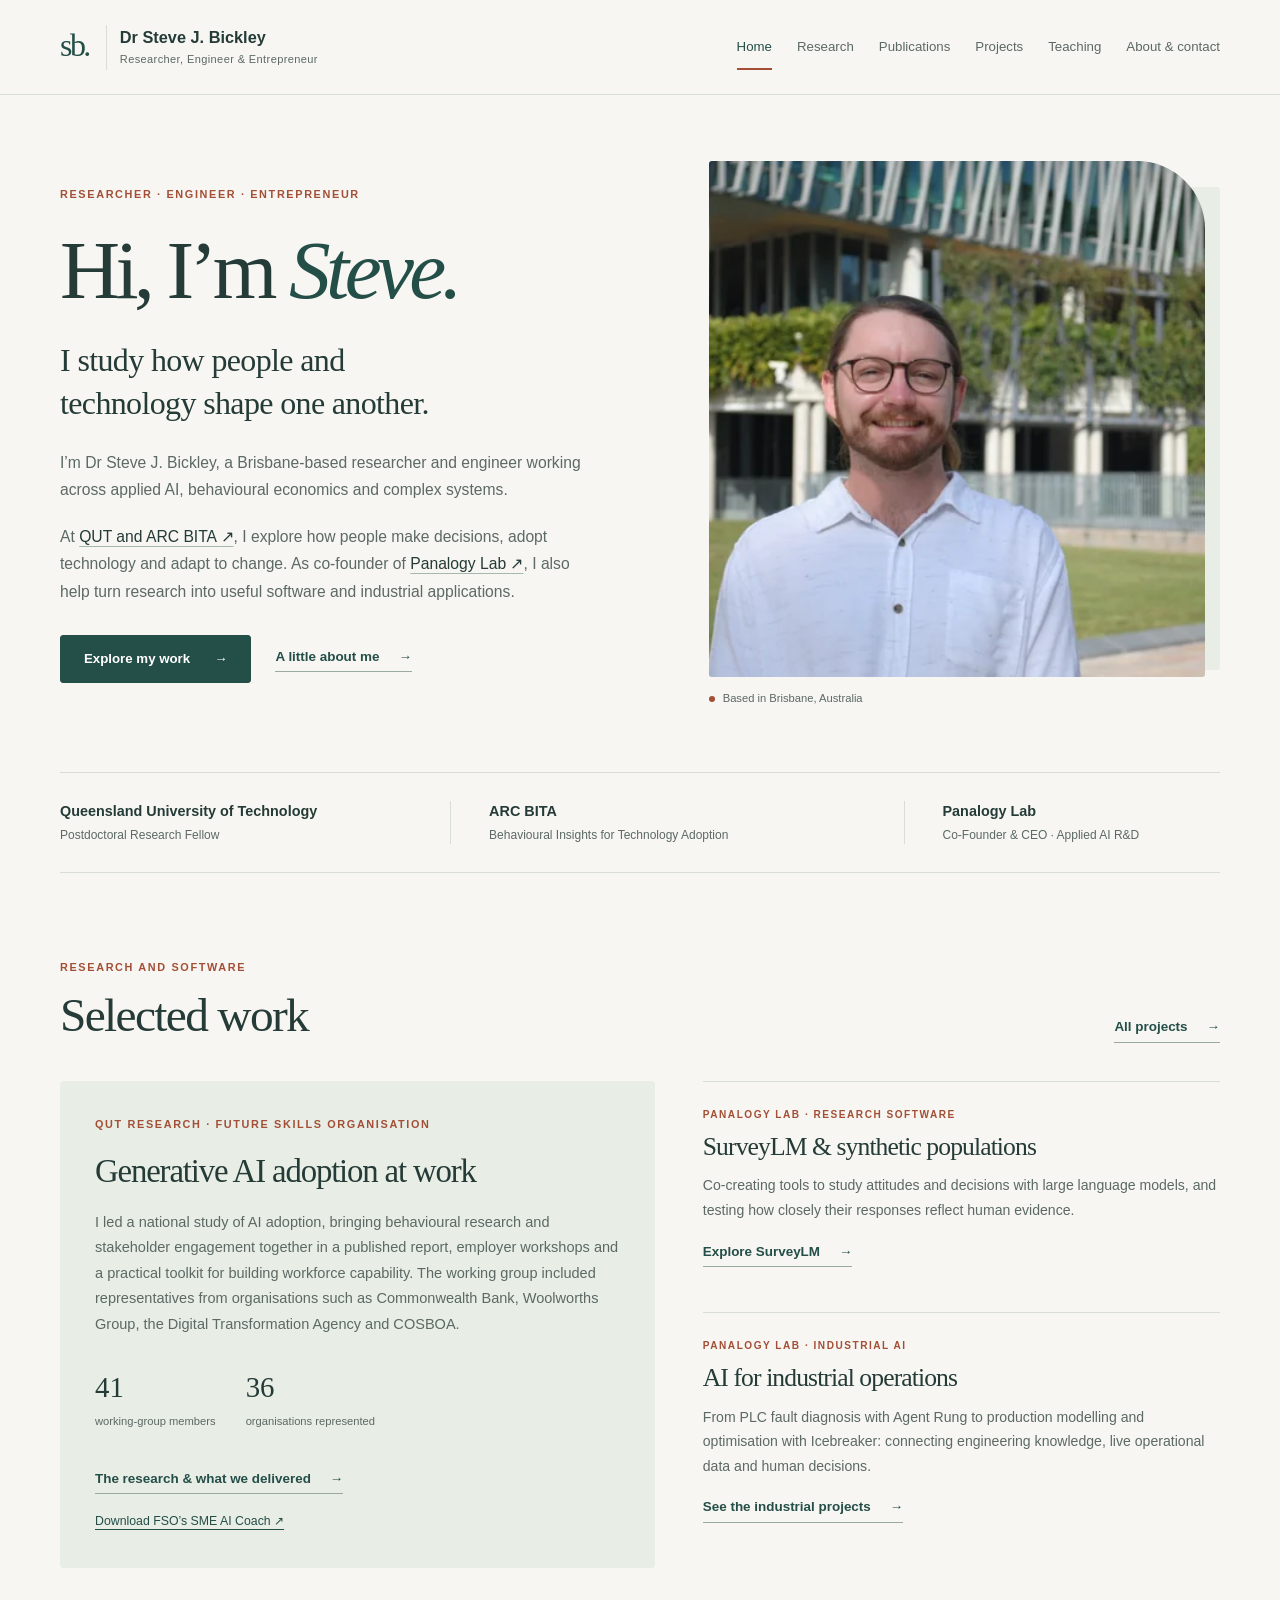
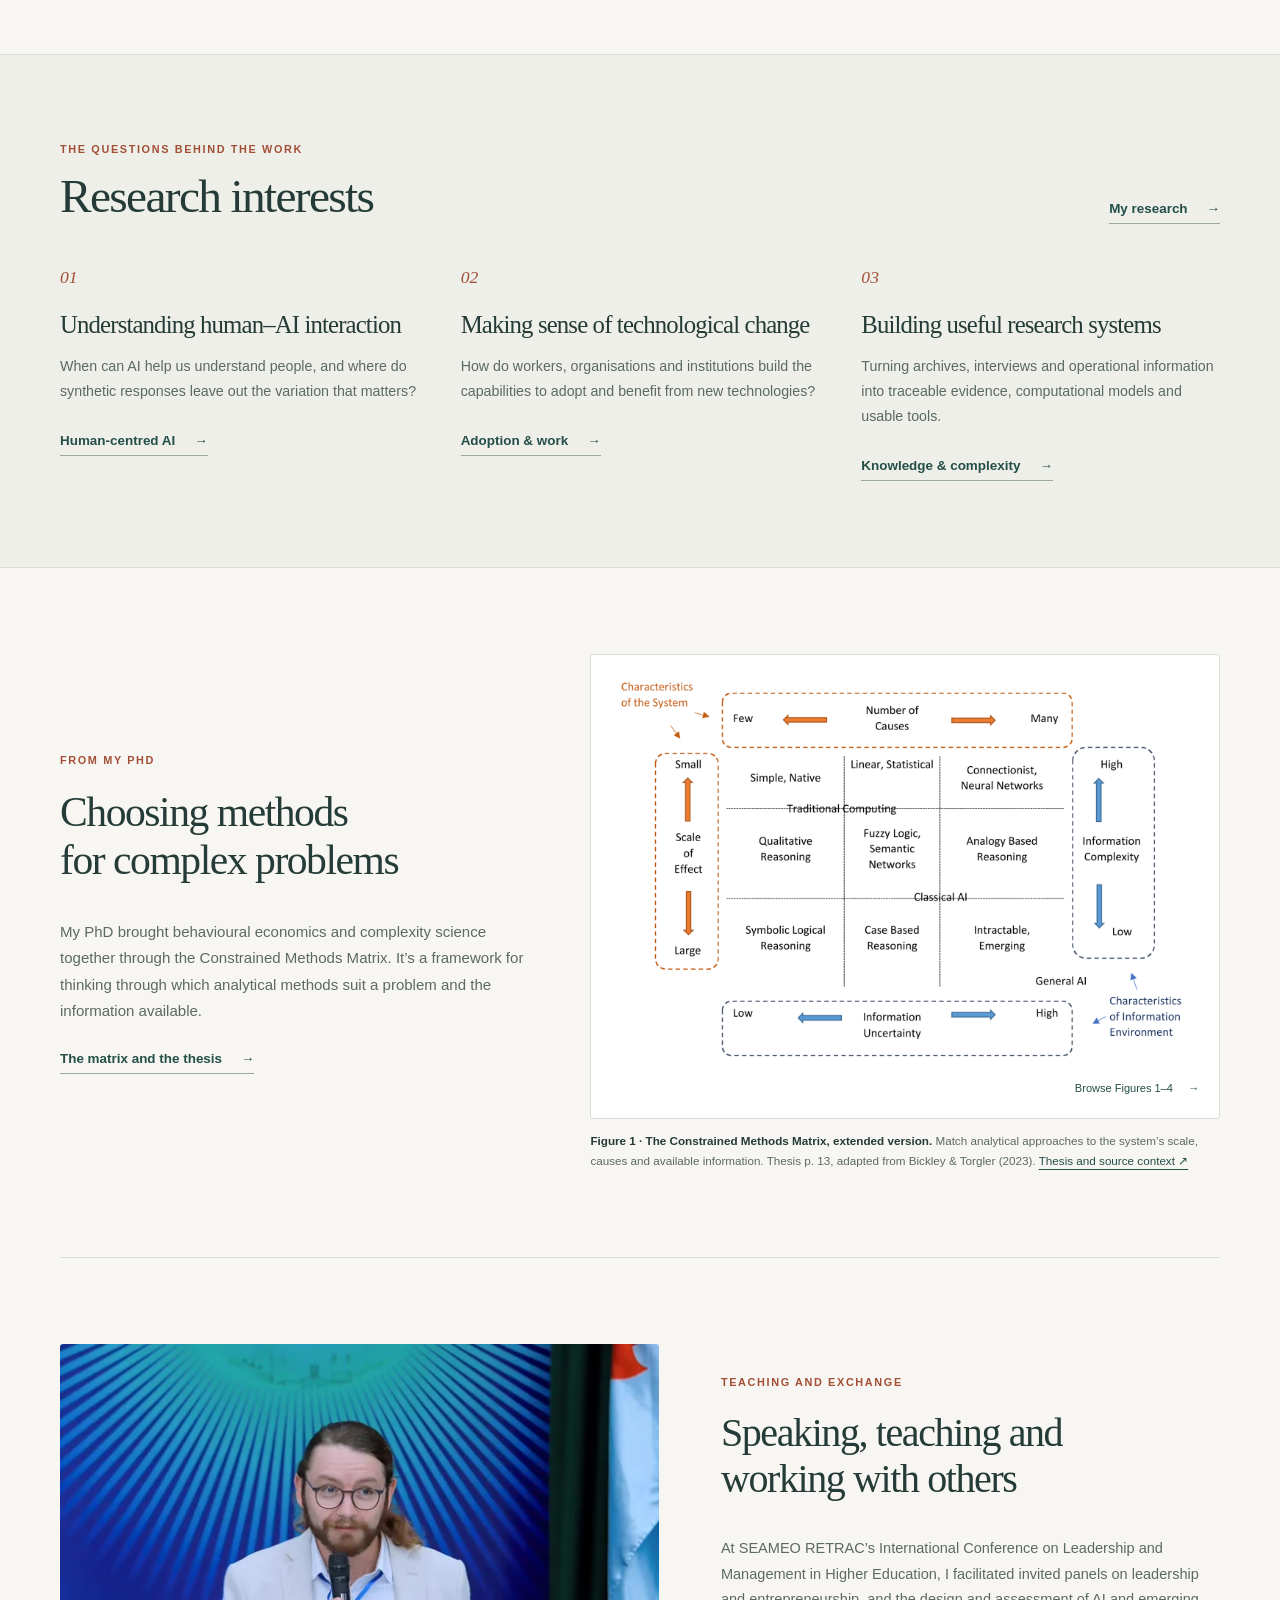
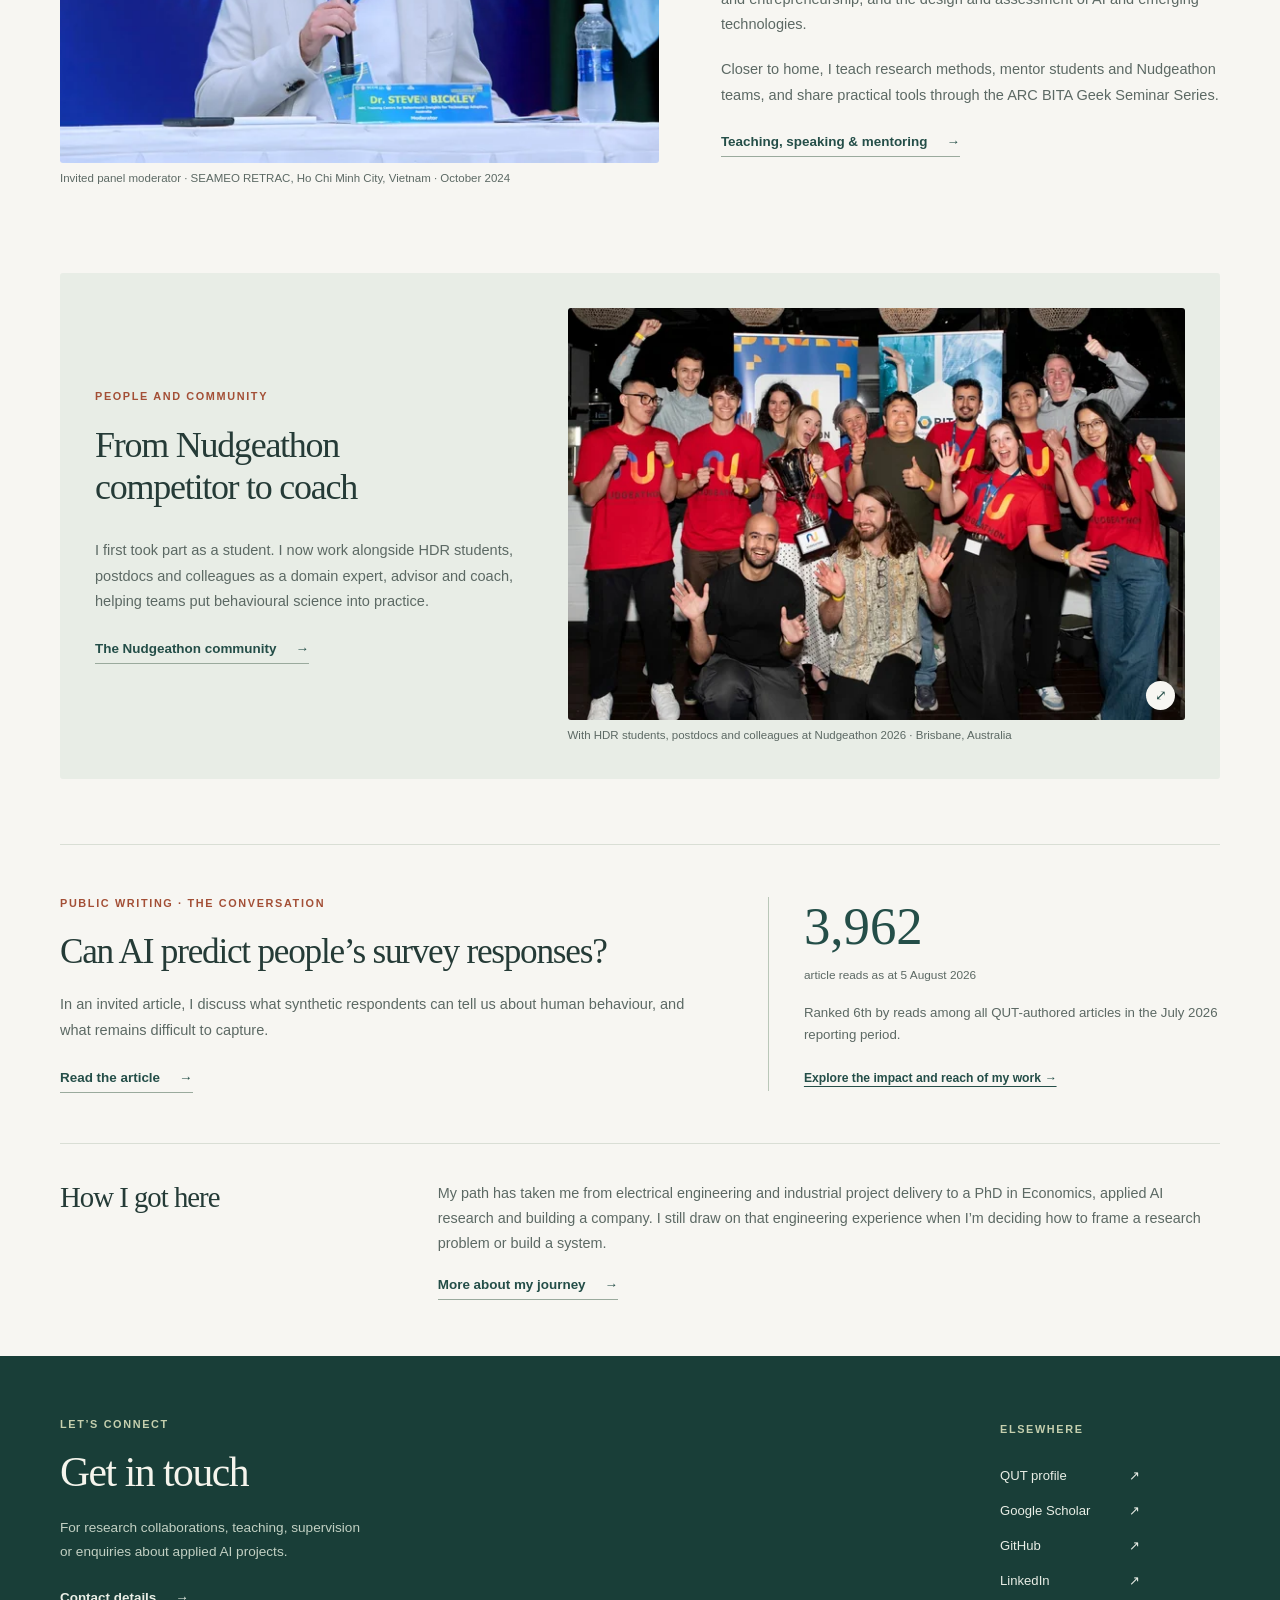
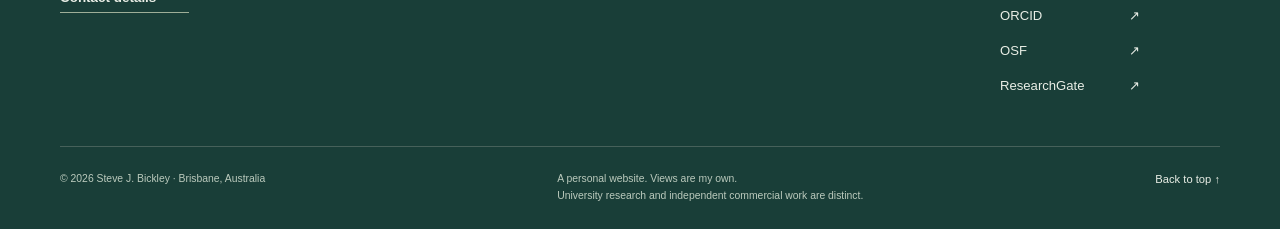
==== commit 76c62411: "Standardize site links and add OSF to the shared footer" ====
--- a/docs/index.html
+++ b/docs/index.html
@@ -11,8 +11,36 @@
   <meta property="og:image" content="https://stevejbickley.github.io/assets/images/steve-bickley-1280.webp">
   <title>Dr Steve Bickley - Home</title>
   <link rel="icon" href="assets/favicon.svg" type="image/svg+xml">
-  <link rel="stylesheet" href="assets/generated/styles.0a3799ef2c92.css">
-  <script src="assets/generated/site.e27e87c14f98.js" defer=""></script>
+  <link rel="stylesheet" href="assets/generated/styles.28d173fb7c5f.css">
+  <script src="assets/generated/site.add4b4ea8069.js" defer=""></script>
+  <script type="application/ld+json">
+  {
+    "@context": "https://schema.org",
+    "@type": "ProfilePage",
+    "@id": "https://stevejbickley.github.io/#profile",
+    "url": "https://stevejbickley.github.io/",
+    "mainEntity": {
+      "@type": "Person",
+      "@id": "https://stevejbickley.github.io/#person",
+      "name": "Dr Steve J. Bickley",
+      "alternateName": [
+        "Steve Bickley",
+        "Steven Bickley",
+        "Steve J. Bickley"
+      ],
+      "description": "Behavioural economist and applied AI researcher at QUT, and co-founder of Panalogy Lab.",
+      "url": "https://stevejbickley.github.io/",
+      "image": "https://stevejbickley.github.io/assets/images/steve-bickley-1280.webp",
+      "sameAs": [
+        "https://www.qut.edu.au/about/our-people/academic-profiles/s.bickley",
+        "https://orcid.org/0000-0002-9579-4231",
+        "https://scholar.google.com.au/citations?user=ARJITb8AAAAJ",
+        "https://www.linkedin.com/in/steve-bickley/",
+        "https://github.com/stevejbickley"
+      ]
+    }
+  }
+  </script>
 </head>
 <body class="page-home">
   <a class="skip-link" href="#main">Skip to content</a>
@@ -26,7 +54,7 @@
         <a href="publications.html">Publications</a>
         <a href="projects.html">Projects</a>
         <a href="teaching.html">Teaching</a>
-        <a href="about.html">About &amp; contact <span aria-hidden="true">↗</span></a>
+        <a href="about.html">About &amp; contact</a>
       </nav>
     </div>
   </header>
@@ -37,8 +65,8 @@
         <h1 id="home-heading">Hi, I’m <em>Steve.</em></h1>
         <p class="hero-statement">I study how people and technology shape one another.</p>
         <p class="intro">I’m Dr Steve J. Bickley, a Brisbane-based researcher and engineer working across applied AI, behavioural economics and complex systems.</p>
-        <p class="intro">At <a href="https://www.qut.edu.au/about/our-people/academic-profiles/s.bickley">QUT and ARC BITA</a>, I explore how people make decisions, adopt technology and adapt to change. As co-founder of <a href="https://panalogy.ai/">Panalogy Lab</a>, I also help turn research into useful software and industrial applications.</p>
-        <div class="button-row"><a class="button" href="projects.html"><strong>Explore my work</strong> <span aria-hidden="true">↗</span></a><a class="text-link" href="about.html">A little about me <span aria-hidden="true">→</span></a></div>
+        <p class="intro">At <a href="https://www.qut.edu.au/about/our-people/academic-profiles/s.bickley" target="_blank" rel="noopener">QUT and ARC BITA <span aria-hidden="true">↗</span><span class="visually-hidden"> (opens in a new tab)</span></a>, I explore how people make decisions, adopt technology and adapt to change. As co-founder of <a href="https://panalogy.ai/" target="_blank" rel="noopener">Panalogy Lab <span aria-hidden="true">↗</span><span class="visually-hidden"> (opens in a new tab)</span></a>, I also help turn research into useful software and industrial applications.</p>
+        <div class="button-row"><a class="button" href="projects.html"><strong>Explore my work</strong> <span aria-hidden="true">→</span></a><a class="text-link" href="about.html">A little about me <span aria-hidden="true">→</span></a></div>
       </div>
       <figure class="hero-photo"><img src="assets/images/steve-bickley-1280.webp" srcset="assets/images/steve-bickley-640.webp 640w, assets/images/steve-bickley-1280.webp 1280w" sizes="(max-width:640px) 90vw, 42vw" width="1280" height="857" alt="Steve Bickley smiling outdoors at QUT" fetchpriority="high"><figcaption><span class="location-dot" aria-hidden="true"></span>Based in Brisbane, Australia</figcaption></figure>
     </section>
@@ -48,22 +76,22 @@
       <div><p>Panalogy Lab<span>Co-Founder &amp; CEO · Applied AI R&amp;D</span></p></div>
     </div>
     <section class="section container" aria-labelledby="selected-work">
-      <div class="section-heading"><div><p class="eyebrow">Research and software</p><h2 id="selected-work">Selected work</h2></div><a class="text-link" href="projects.html">All projects <span aria-hidden="true">↗</span></a></div>
+      <div class="section-heading"><div><p class="eyebrow">Research and software</p><h2 id="selected-work">Selected work</h2></div><a class="text-link" href="projects.html">All projects <span aria-hidden="true">→</span></a></div>
       <div class="work-grid">
-        <article class="work-feature"><p class="eyebrow">QUT research · Future Skills Organisation</p><h3>Generative AI adoption at work</h3><p>I led a national study of AI adoption, bringing behavioural research and stakeholder engagement together in a published report, employer workshops and a practical toolkit for building workforce capability. The working group included representatives from organisations such as Commonwealth Bank, Woolworths Group, the Digital Transformation Agency and COSBOA.</p><div class="work-facts"><div><strong>41</strong><span>working-group members</span></div><div><strong>36</strong><span>organisations represented</span></div></div><a class="text-link" href="projects.html#ai-adoption">The research &amp; what we delivered <span aria-hidden="true">→</span></a><a class="work-resource" href="https://www.futureskillsorganisation.com.au/sme-ai-coach/">Download FSO’s SME AI Coach ↗</a></article>
+        <article class="work-feature"><p class="eyebrow">QUT research · Future Skills Organisation</p><h3>Generative AI adoption at work</h3><p>I led a national study of AI adoption, bringing behavioural research and stakeholder engagement together in a published report, employer workshops and a practical toolkit for building workforce capability. The working group included representatives from organisations such as Commonwealth Bank, Woolworths Group, the Digital Transformation Agency and COSBOA.</p><div class="work-facts"><div><strong>41</strong><span>working-group members</span></div><div><strong>36</strong><span>organisations represented</span></div></div><a class="text-link" href="projects.html#ai-adoption">The research &amp; what we delivered <span aria-hidden="true">→</span></a><a class="work-resource" href="https://www.futureskillsorganisation.com.au/sme-ai-coach/" target="_blank" rel="noopener">Download FSO’s SME AI Coach ↗<span class="visually-hidden"> (opens in a new tab)</span></a></article>
         <article class="work-item"><p class="eyebrow">Panalogy Lab · Research software</p><h3>SurveyLM &amp; synthetic populations</h3><p>Co-creating tools to study attitudes and decisions with large language models, and testing how closely their responses reflect human evidence.</p><a class="text-link" href="projects.html#surveylm">Explore SurveyLM <span aria-hidden="true">→</span></a></article>
         <article class="work-item"><p class="eyebrow">Panalogy Lab · Industrial AI</p><h3>AI for industrial operations</h3><p>From PLC fault diagnosis with Agent Rung to production modelling and optimisation with Icebreaker: connecting engineering knowledge, live operational data and human decisions.</p><a class="text-link" href="projects.html#industrial-ai">See the industrial projects <span aria-hidden="true">→</span></a></article>
       </div>
     </section>
     <section class="themes-band" aria-labelledby="research-heading"><div class="container section">
-      <div class="section-heading"><div><p class="eyebrow">The questions behind the work</p><h2 id="research-heading">Research interests</h2></div><a class="text-link" href="research.html">My research <span aria-hidden="true">↗</span></a></div>
+      <div class="section-heading"><div><p class="eyebrow">The questions behind the work</p><h2 id="research-heading">Research interests</h2></div><a class="text-link" href="research.html">My research <span aria-hidden="true">→</span></a></div>
       <div class="theme-grid">
         <article><span class="theme-number" aria-hidden="true">01</span><h3>Understanding human–AI interaction</h3><p>When can AI help us understand people, and where do synthetic responses leave out the variation that matters?</p><a class="text-link" href="research.html#human-ai">Human-centred AI <span aria-hidden="true">→</span></a></article>
         <article><span class="theme-number" aria-hidden="true">02</span><h3>Making sense of technological change</h3><p>How do workers, organisations and institutions build the capabilities to adopt and benefit from new technologies?</p><a class="text-link" href="research.html#technology-adoption">Adoption &amp; work <span aria-hidden="true">→</span></a></article>
         <article><span class="theme-number" aria-hidden="true">03</span><h3>Building useful research systems</h3><p>Turning archives, interviews and operational information into traceable evidence, computational models and usable tools.</p><a class="text-link" href="research.html#knowledge-systems">Knowledge &amp; complexity <span aria-hidden="true">→</span></a></article>
       </div>
     </div></section>
-    <section class="container section thesis-feature" aria-labelledby="home-cmm"><div><p class="eyebrow">From my PhD</p><h2 id="home-cmm">Choosing methods for complex problems</h2><p>My PhD brought behavioural economics and complexity science together through the Constrained Methods Matrix. It’s a framework for thinking through which analytical methods suit a problem and the information available.</p><a class="text-link" href="research.html#methods">The matrix and the thesis <span aria-hidden="true">→</span></a></div><figure class="research-figure"><a class="figure-link" href="assets/images/research/cmm-matrix.png" data-figure-title="Figure 1 · Choosing methods for complex problems" data-figure-gallery="cmm" aria-label="Browse CMM Figures 1 to 4"><img src="assets/images/research/cmm-matrix-1600.webp" srcset="assets/images/research/cmm-matrix-800.webp 800w, assets/images/research/cmm-matrix-1600.webp 1600w" sizes="(max-width:860px) 90vw, 65vw" width="1750" height="1164" loading="lazy" alt="Nine families of analytical methods arranged by number of causes, scale of effect, information complexity and information uncertainty. Methods include statistical analysis, neural networks, qualitative reasoning, fuzzy logic, analogy, symbolic logic and case-based reasoning."><span class="figure-hint">Browse Figures 1–4 <span aria-hidden="true">↗</span></span></a><figcaption><strong>Figure 1 · The Constrained Methods Matrix, extended version.</strong> Match analytical approaches to the system’s scale, causes and available information. Thesis p. 13, adapted from Bickley &amp; Torgler (2023). <a href="https://doi.org/10.5204/thesis.eprints.244769">Thesis and source context ↗</a></figcaption></figure></section>
+    <section class="container section thesis-feature" aria-labelledby="home-cmm"><div><p class="eyebrow">From my PhD</p><h2 id="home-cmm">Choosing methods for complex problems</h2><p>My PhD brought behavioural economics and complexity science together through the Constrained Methods Matrix. It’s a framework for thinking through which analytical methods suit a problem and the information available.</p><a class="text-link" href="research.html#methods">The matrix and the thesis <span aria-hidden="true">→</span></a></div><figure class="research-figure"><a class="figure-link" href="assets/images/research/cmm-matrix.png" data-figure-title="Figure 1 · Choosing methods for complex problems" data-figure-gallery="cmm" aria-label="Browse CMM Figures 1 to 4"><img src="assets/images/research/cmm-matrix-1600.webp" srcset="assets/images/research/cmm-matrix-800.webp 800w, assets/images/research/cmm-matrix-1600.webp 1600w" sizes="(max-width:860px) 90vw, 65vw" width="1750" height="1164" loading="lazy" alt="Nine families of analytical methods arranged by number of causes, scale of effect, information complexity and information uncertainty. Methods include statistical analysis, neural networks, qualitative reasoning, fuzzy logic, analogy, symbolic logic and case-based reasoning."><span class="figure-hint">Browse Figures 1–4 <span aria-hidden="true">→</span></span></a><figcaption><strong>Figure 1 · The Constrained Methods Matrix, extended version.</strong> Match analytical approaches to the system’s scale, causes and available information. Thesis p. 13, adapted from Bickley &amp; Torgler (2023). <a href="https://doi.org/10.5204/thesis.eprints.244769" target="_blank" rel="noopener">Thesis and source context ↗<span class="visually-hidden"> (opens in a new tab)</span></a></figcaption></figure></section>
     <section class="section container photo-story" aria-labelledby="conversation-heading">
       <figure><img src="assets/images/seameo-retrac-2024-1280.webp" srcset="assets/images/seameo-retrac-2024-640.webp 640w, assets/images/seameo-retrac-2024-1280.webp 1280w" sizes="(max-width:640px) 90vw, 48vw" width="1280" height="854" loading="lazy" alt="Steve facilitating an invited panel at SEAMEO RETRAC in Vietnam"><figcaption>Invited panel moderator · SEAMEO RETRAC, Ho Chi Minh City, Vietnam · October 2024</figcaption></figure>
       <div class="story-copy"><p class="eyebrow">Teaching and exchange</p><h2 id="conversation-heading">Speaking, teaching and working with others</h2><p>At SEAMEO RETRAC’s International Conference on Leadership and Management in Higher Education, I facilitated invited panels on leadership and entrepreneurship, and the design and assessment of AI and emerging technologies.</p><p>Closer to home, I teach research methods, mentor students and Nudgeathon teams, and share practical tools through the ARC BITA Geek Seminar Series.</p><a class="text-link" href="teaching.html#speaking">Teaching, speaking &amp; mentoring <span aria-hidden="true">→</span></a></div>
@@ -72,7 +100,7 @@
     <div><p class="eyebrow">People and community</p><h2 id="home-community">From Nudgeathon competitor to coach</h2><p>I first took part as a student. I now work alongside HDR students, postdocs and colleagues as a domain expert, advisor and coach, helping teams put behavioural science into practice.</p><a class="text-link" href="teaching.html#nudgeathon">The Nudgeathon community <span aria-hidden="true">→</span></a></div>
     <figure><a class="photo-link" href="assets/images/events/nudgeathon-2026.webp" data-figure-title="Nudgeathon 2026 · Brisbane" aria-label="Enlarge: Nudgeathon 2026 · Brisbane"><img src="assets/images/events/nudgeathon-2026-1280.webp" srcset="assets/images/events/nudgeathon-2026-640.webp 640w, assets/images/events/nudgeathon-2026-1280.webp 1280w" sizes="(max-width:640px) 90vw, (max-width:860px) 53vw, 40vw" width="2048" height="1365" loading="lazy" alt="Steve with HDR students, postdocs and colleagues at the 2026 Nudgeathon in Brisbane"></a><figcaption>With HDR students, postdocs and colleagues at Nudgeathon 2026 · Brisbane, Australia</figcaption></figure>
     </section>
-    <section class="container writing-feature" aria-labelledby="home-writing"><div><p class="eyebrow">Public writing · The Conversation</p><h2 id="home-writing">Can AI predict people’s survey responses?</h2><p>In an invited article, I discuss what synthetic respondents can tell us about human behaviour, and what remains difficult to capture.</p><a class="text-link" href="publications.html#public-writing">Read the article <span aria-hidden="true">↗</span></a></div><div class="writing-stat"><strong><span data-metric="conversation.reads">3,962</span></strong><span>article reads as at <time data-metric-date="conversation" datetime="2026-08-05">5 August 2026</time></span><p>Ranked 6th by reads among all QUT-authored articles in the July 2026 reporting period.</p><a href="research.html#research-impact"><strong>Explore the impact and reach of my work →</strong></a></div></section>
+    <section class="container writing-feature" aria-labelledby="home-writing"><div><p class="eyebrow">Public writing · The Conversation</p><h2 id="home-writing">Can AI predict people’s survey responses?</h2><p>In an invited article, I discuss what synthetic respondents can tell us about human behaviour, and what remains difficult to capture.</p><a class="text-link" href="publications.html#public-writing">Read the article <span aria-hidden="true">→</span></a></div><div class="writing-stat"><strong><span data-metric="conversation.reads">3,962</span></strong><span>article reads as at <time data-metric-date="conversation" datetime="2026-08-05">5 August 2026</time></span><p>Ranked 6th by reads among all QUT-authored articles in the July 2026 reporting period.</p><a href="research.html#research-impact"><strong>Explore the impact and reach of my work →</strong></a></div></section>
     <section class="container home-path" aria-labelledby="path-heading"><h2 id="path-heading">How I got here</h2><div><p>My path has taken me from electrical engineering and industrial project delivery to a PhD in Economics, applied AI research and building a company. I still draw on that engineering experience when I’m deciding how to frame a research problem or build a system.</p><a class="text-link" href="about.html#journey">More about my journey <span aria-hidden="true">→</span></a></div></section>
 
   </main>
@@ -81,18 +109,18 @@
     <div class="figure-gallery-nav" aria-label="Figure navigation" hidden=""><button type="button" class="figure-previous" aria-label="Previous figure">← Previous</button><p class="figure-gallery-position" role="status" aria-live="polite" aria-atomic="true"></p><button type="button" class="figure-next" aria-label="Next figure">Next →</button></div>
     <img class="figure-dialog-image" alt="Expanded research figure" width="1600" height="1200">
     <p id="figure-dialog-caption"></p>
-    <a class="figure-original" target="_blank" rel="noopener">Open full-resolution image <span aria-hidden="true">↗</span></a>
+    <a class="figure-original" target="_blank" rel="noopener">Open full-resolution image <span aria-hidden="true">→</span><span class="visually-hidden"> (opens in a new tab)</span></a>
   </dialog>
   <template id="cmm-gallery">
-    <figure data-figure-title="Figure 2 · Moving through the matrix"><img data-src="assets/images/research/cmm-data-and-assumptions.png" width="1367" height="923" alt="CMM with points A to I and arrows showing movement between approaches as information complexity and uncertainty change."><figcaption><strong>Figure 2 · Moving through the matrix.</strong> Gather different data, simplify assumptions, or combine both to reconsider which methods are feasible. Thesis p. 18, adapted from Bickley &amp; Torgler (2023). <a href="https://doi.org/10.5204/thesis.eprints.244769">Thesis and source context ↗</a></figcaption></figure>
-    <figure data-figure-title="Figure 3 · Methods and emerging challenges"><img data-src="assets/images/research/cmm-emerging-methods.png" width="1367" height="923" alt="CMM with purple arrows around the intractable and emerging region showing the push and pull between new methods and new challenges."><figcaption><strong>Figure 3 · Methods and emerging challenges.</strong> The matrix evolves: new techniques extend what researchers can tackle, while new problems shift the boundary of what is tractable. Thesis p. 20. <a href="https://doi.org/10.5204/thesis.eprints.244769">Thesis and source context ↗</a></figcaption></figure>
-    <figure data-figure-title="Figure 4 · Mapping a study’s approaches"><img data-src="assets/images/research/cmm-chapter-mapping.png" width="1367" height="923" alt="CMM with qualitative reasoning, analogy-based reasoning and case-based reasoning shaded purple to map the approaches used in thesis Chapter 2."><figcaption><strong>Figure 4 · Mapping a study’s approaches.</strong> Shading records the approaches used in Chapter 2: qualitative, analogy-based and case-based reasoning. Use the same approach to map and compare other studies. Thesis p. 22, mapping Bickley &amp; Torgler (2023). <a href="https://doi.org/10.5204/thesis.eprints.244769">Thesis and source context ↗</a></figcaption></figure>
+    <figure data-figure-title="Figure 2 · Moving through the matrix"><img data-src="assets/images/research/cmm-data-and-assumptions.png" width="1367" height="923" alt="CMM with points A to I and arrows showing movement between approaches as information complexity and uncertainty change."><figcaption><strong>Figure 2 · Moving through the matrix.</strong> Gather different data, simplify assumptions, or combine both to reconsider which methods are feasible. Thesis p. 18, adapted from Bickley &amp; Torgler (2023). <a href="https://doi.org/10.5204/thesis.eprints.244769" target="_blank" rel="noopener">Thesis and source context ↗<span class="visually-hidden"> (opens in a new tab)</span></a></figcaption></figure>
+    <figure data-figure-title="Figure 3 · Methods and emerging challenges"><img data-src="assets/images/research/cmm-emerging-methods.png" width="1367" height="923" alt="CMM with purple arrows around the intractable and emerging region showing the push and pull between new methods and new challenges."><figcaption><strong>Figure 3 · Methods and emerging challenges.</strong> The matrix evolves: new techniques extend what researchers can tackle, while new problems shift the boundary of what is tractable. Thesis p. 20. <a href="https://doi.org/10.5204/thesis.eprints.244769" target="_blank" rel="noopener">Thesis and source context ↗<span class="visually-hidden"> (opens in a new tab)</span></a></figcaption></figure>
+    <figure data-figure-title="Figure 4 · Mapping a study’s approaches"><img data-src="assets/images/research/cmm-chapter-mapping.png" width="1367" height="923" alt="CMM with qualitative reasoning, analogy-based reasoning and case-based reasoning shaded purple to map the approaches used in thesis Chapter 2."><figcaption><strong>Figure 4 · Mapping a study’s approaches.</strong> Shading records the approaches used in Chapter 2: qualitative, analogy-based and case-based reasoning. Use the same approach to map and compare other studies. Thesis p. 22, mapping Bickley &amp; Torgler (2023). <a href="https://doi.org/10.5204/thesis.eprints.244769" target="_blank" rel="noopener">Thesis and source context ↗<span class="visually-hidden"> (opens in a new tab)</span></a></figcaption></figure>
   </template>
   <footer class="site-footer">
     <div class="container">
       <div class="footer-main">
-        <div><p class="eyebrow">Let’s connect</p><h2>Get in touch</h2><p>For research collaborations, teaching, supervision<br class="desktop-break"> or enquiries about applied AI projects.</p><a class="text-link" href="about.html#contact">Contact details <span aria-hidden="true">↗</span></a></div>
-        <div class="footer-profiles"><p class="eyebrow">Elsewhere</p><a href="https://www.qut.edu.au/about/our-people/academic-profiles/s.bickley">QUT profile <span aria-hidden="true">↗</span></a><a href="https://scholar.google.com.au/citations?user=ARJITb8AAAAJ">Google Scholar <span aria-hidden="true">↗</span></a><a href="https://github.com/stevejbickley">GitHub <span aria-hidden="true">↗</span></a><a href="https://www.linkedin.com/in/steve-bickley/">LinkedIn <span aria-hidden="true">↗</span></a><a href="https://orcid.org/0000-0002-9579-4231">ORCID <span aria-hidden="true">↗</span></a><a href="https://www.researchgate.net/profile/Steve-Bickley/">ResearchGate <span aria-hidden="true">↗</span></a></div>
+        <div><p class="eyebrow">Let’s connect</p><h2>Get in touch</h2><p>For research collaborations, teaching, supervision<br class="desktop-break"> or enquiries about applied AI projects.</p><a class="text-link" href="about.html#contact">Contact details <span aria-hidden="true">→</span></a></div>
+        <div class="footer-profiles"><p class="eyebrow">Elsewhere</p><a href="https://www.qut.edu.au/about/our-people/academic-profiles/s.bickley" target="_blank" rel="noopener">QUT profile <span aria-hidden="true">↗</span><span class="visually-hidden"> (opens in a new tab)</span></a><a href="https://scholar.google.com.au/citations?user=ARJITb8AAAAJ" target="_blank" rel="noopener">Google Scholar <span aria-hidden="true">↗</span><span class="visually-hidden"> (opens in a new tab)</span></a><a href="https://github.com/stevejbickley" target="_blank" rel="noopener">GitHub <span aria-hidden="true">↗</span><span class="visually-hidden"> (opens in a new tab)</span></a><a href="https://www.linkedin.com/in/steve-bickley/" target="_blank" rel="noopener">LinkedIn <span aria-hidden="true">↗</span><span class="visually-hidden"> (opens in a new tab)</span></a><a href="https://orcid.org/0000-0002-9579-4231" target="_blank" rel="noopener">ORCID <span aria-hidden="true">↗</span><span class="visually-hidden"> (opens in a new tab)</span></a><a href="https://osf.io/g96uw/" target="_blank" rel="noopener">OSF <span aria-hidden="true">↗</span><span class="visually-hidden"> (opens in a new tab)</span></a><a href="https://www.researchgate.net/profile/Steve-Bickley/" target="_blank" rel="noopener">ResearchGate <span aria-hidden="true">↗</span><span class="visually-hidden"> (opens in a new tab)</span></a></div>
       </div>
       <div class="footer-bottom"><span>© 2026 Steve J. Bickley · Brisbane, Australia</span><span>A personal website. Views are my own.<br>University research and independent commercial work are distinct.</span><a href="#main">Back to top ↑</a></div>
     </div>
--- a/docs/assets/generated/styles.28d173fb7c5f.css
+++ b/docs/assets/generated/styles.28d173fb7c5f.css
@@ -0,0 +1,253 @@
+/* Shared by the Quarto sources and the generated GitHub Pages site. */
+:root{--paper:#f7f6f2;--white:#fff;--ink:#253b37;--muted:#5c6964;--green:#244e48;--green-dark:#193e38;--sage:#e8ede6;--line:#d9ded5;--accent:#a34f36;--serif:Georgia,"Times New Roman",serif;--sans:-apple-system,BlinkMacSystemFont,"Segoe UI",sans-serif;--width:1160px}
+*{box-sizing:border-box}
+html{scroll-behavior:smooth;scroll-padding-top:112px}
+body{margin:0;background:var(--paper);color:var(--ink);font-family:var(--sans);font-size:16px;line-height:1.75;-webkit-font-smoothing:antialiased}
+img{max-width:100%;height:auto;display:block}figure{margin:0}
+a{color:var(--green);text-decoration-thickness:1px;text-underline-offset:4px;transition:color .18s,background .18s,border-color .18s}a:hover{color:var(--accent)}
+button,input{font:inherit}button{cursor:pointer}:focus-visible{outline:3px solid var(--accent);outline-offset:5px}::selection{background:#dbe7dc;color:var(--green-dark)}
+h1,h2,h3,h4,p{margin-top:0}h1,h2,h3{font-family:var(--serif);font-weight:400;line-height:1.16;letter-spacing:-.035em;text-wrap:balance}h1{font-size:clamp(3rem,6vw,5rem)}h2{font-size:clamp(2rem,3.7vw,3rem)}h3{font-size:1.7rem}p{margin-bottom:1.2rem}strong{font-weight:650}small{font-size:.82rem}
+.container{width:min(var(--width),calc(100% - 96px));margin-inline:auto}
+.skip-link{position:fixed;z-index:100;top:-100px;left:20px;padding:12px 20px;background:var(--green);color:white}.skip-link:focus{top:12px}
+.site-header{border-bottom:1px solid var(--line);background:rgba(247,246,242,.97);position:sticky;top:0;z-index:30}
+.nav-inner{display:flex;align-items:center;justify-content:space-between;gap:28px;min-height:94px}
+.brand{display:flex;align-items:center;gap:13px;text-decoration:none;color:var(--ink);font-size:1.02rem;font-weight:650;white-space:nowrap;line-height:1.25}
+.brand-mark{font-family:var(--serif);font-size:2rem;letter-spacing:-.08em;color:var(--green);font-weight:400;border-right:1px solid var(--line);padding-right:17px;padding-bottom:5px}
+.brand-subtitle{display:block;font-size:.69rem;color:var(--muted);font-weight:400;letter-spacing:.035em;margin-top:6px}
+.nav-links{display:flex;align-items:center;gap:25px}.nav-links a{color:var(--muted);font-size:.83rem;text-decoration:none;position:relative;white-space:nowrap;padding-block:35px}.nav-links a:hover,.nav-links a[aria-current]{color:var(--green)}.nav-links a[aria-current]::after{content:"";position:absolute;bottom:24px;left:0;right:0;height:2px;background:var(--accent)}
+.nav-toggle{display:none;background:none;border:1px solid var(--line);color:var(--ink);padding:8px 11px;align-items:center;gap:12px;font-size:.85rem;border-radius:3px}.menu-icon,.menu-icon::after{width:16px;height:1px;background:currentColor;display:block;position:relative}.menu-icon::after{content:"";position:absolute;top:5px}
+.eyebrow{font-family:var(--sans);font-size:.68rem;text-transform:uppercase;letter-spacing:.15em;font-weight:650;color:var(--accent);margin-bottom:20px;line-height:1.5}
+.hero{display:grid;grid-template-columns:1.12fr 1fr;align-items:center;gap:76px;padding-block:66px 64px}.hero h1{font-size:clamp(4rem,6.5vw,6.2rem);margin-bottom:20px;letter-spacing:-.055em}.hero h1 em{color:var(--green);font-weight:400}.hero .hero-statement{font-family:var(--serif);font-size:clamp(1.5rem,2.5vw,2rem);line-height:1.35;letter-spacing:-.02em;max-width:540px;margin-bottom:24px;text-wrap:balance}.hero .intro{font-size:.98rem;color:var(--muted);max-width:540px}.hero .intro a{color:var(--ink);text-decoration-color:#a5b8ab}
+.button-row{display:flex;align-items:center;flex-wrap:wrap;gap:24px;margin-top:30px}.button{display:inline-flex;align-items:center;justify-content:center;gap:24px;padding:12px 23px;background:var(--green);color:white;text-decoration:none;border:1px solid var(--green);font-size:.83rem;border-radius:3px;min-height:48px;line-height:1.5}.button:hover{background:var(--green-dark);color:white;border-color:var(--green-dark)}.button-secondary{background:transparent;color:var(--green)}.button-secondary:hover{background:var(--sage);color:var(--green)}
+.text-link{display:inline-flex;align-items:center;gap:19px;font-size:.84rem;font-weight:600;text-decoration:none;border-bottom:1px solid #9aaa9d;padding-bottom:4px;width:fit-content;line-height:1.5}.text-link:hover{border-color:var(--accent)}
+.hero-photo{position:relative;padding:0 15px 0 0;isolation:isolate}.hero-photo::before{content:"";position:absolute;inset:26px 0 38px 24px;background:var(--sage);z-index:-1;border-radius:3px}.hero-photo img{width:100%;aspect-ratio:1/1.04;object-fit:cover;object-position:35% 50%;border-radius:3px 68px 3px 3px}.hero-photo figcaption{font-size:.7rem;color:var(--muted);display:flex;align-items:center;gap:8px;margin-top:13px}.location-dot{width:6px;height:6px;background:var(--accent);border-radius:50%;display:inline-block;flex-shrink:0}
+.affiliations{display:grid;grid-template-columns:1.1fr 1.3fr 1fr;padding-block:28px;border-top:1px solid var(--line);border-bottom:1px solid var(--line);gap:42px}.affiliations p{margin:0;font-size:.9rem;font-weight:600;line-height:1.45}.affiliations span{display:block;color:var(--muted);font-weight:400;font-size:.75rem;margin-top:5px}.affiliations>div+div{border-left:1px solid var(--line);padding-left:38px}
+.section{padding-block:86px}.section-heading{display:flex;align-items:flex-end;justify-content:space-between;gap:30px;margin-bottom:38px}.section-heading h2{margin-bottom:0}.section-heading .eyebrow{margin-bottom:12px}.section-heading>p{color:var(--muted);max-width:410px;font-size:.9rem;margin-bottom:5px}
+.work-grid{display:grid;grid-template-columns:1.15fr 1fr;gap:0 48px}.work-feature{padding:35px;background:var(--sage);border-radius:4px;grid-row:span 2;display:flex;flex-direction:column;align-items:flex-start}.work-feature h3{font-size:2.05rem;margin-bottom:20px}.work-feature>p:not(.eyebrow){font-size:.91rem;color:var(--muted)}.work-feature .text-link{margin-top:auto}.work-facts{display:flex;gap:30px;padding-block:12px 25px;margin-bottom:10px}.work-facts strong{display:block;font-family:var(--serif);font-weight:400;font-size:1.8rem;line-height:1.3}.work-facts span{font-size:.7rem;color:var(--muted)}.work-item{border-top:1px solid var(--line);padding:25px 0}.work-item .eyebrow{margin-bottom:10px;font-size:.63rem}.work-item h3{font-size:1.6rem;margin-bottom:12px}.work-item p:not(.eyebrow){font-size:.88rem;color:var(--muted);margin-bottom:14px}
+.themes-band{background:#eeefe9;border-top:1px solid var(--line);border-bottom:1px solid var(--line)}.theme-grid{display:grid;grid-template-columns:repeat(3,1fr);gap:42px}.theme-number{font-family:var(--serif);font-style:italic;color:var(--accent);font-size:1.1rem;display:block;margin-bottom:18px}.theme-grid h3{font-size:1.55rem;margin-bottom:15px}.theme-grid p{font-size:.89rem;color:var(--muted);margin-bottom:22px}
+.photo-story{display:grid;grid-template-columns:1.2fr 1fr;align-items:center;gap:62px}.photo-story img{width:100%;aspect-ratio:1.43;object-fit:cover;border-radius:3px}figcaption{font-size:.72rem;line-height:1.6;color:var(--muted);margin-top:12px}.photo-story h2{font-size:2.5rem}.photo-story .story-copy>p:not(.eyebrow){color:var(--muted);font-size:.91rem}
+.home-path{border-top:1px solid var(--line);padding-block:37px 56px;display:grid;grid-template-columns:.65fr 1.6fr;gap:60px}.home-path h2{font-size:1.8rem;margin:0}.home-path p{font-size:.9rem;color:var(--muted);margin-bottom:14px}
+.page-hero{padding-block:67px 45px;border-bottom:1px solid var(--line)}.page-hero h1{margin-bottom:22px;max-width:920px}.page-hero .lead{font-size:1.06rem;color:var(--muted);max-width:760px;margin-bottom:0;line-height:1.8}.page-hero .eyebrow{margin-bottom:16px}.page-jumps{display:flex;flex-wrap:wrap;gap:10px 26px;margin-top:28px}.page-jumps a{font-size:.79rem;text-decoration:none;border-bottom:1px solid #b4c0b4;padding-bottom:3px}
+.reading-layout{display:grid;grid-template-columns:220px minmax(0,1fr);gap:66px;padding-block:57px 85px}.page-aside{position:sticky;top:128px;height:fit-content}.page-aside .eyebrow{margin-bottom:17px}.page-aside nav{display:flex;flex-direction:column;align-items:flex-start;gap:13px}.page-aside nav a{font-size:.81rem;line-height:1.5;text-decoration:none;color:var(--muted)}.page-aside nav a:hover{color:var(--accent)}.aside-note{font-size:.74rem;line-height:1.7;border-top:1px solid var(--line);margin-top:28px;padding-top:20px;color:var(--muted)}
+.prose{min-width:0}.prose h2{font-size:2.1rem;margin:0 0 22px}.prose h3{font-size:1.5rem;margin:30px 0 14px}.prose h4{font-size:.91rem;margin-bottom:9px}.prose p,.prose li{font-size:.95rem;color:var(--muted)}.prose p strong,.prose li strong{color:var(--ink)}.prose ul{padding-left:20px}.prose li{margin-block:8px}.prose-section{padding-bottom:38px;margin-bottom:42px;border-bottom:1px solid var(--line);scroll-margin-top:14px}.prose-section:last-child{border-bottom:0;margin-bottom:0;padding-bottom:0}.prose-section>.eyebrow{margin-bottom:12px;color:var(--accent);font-size:.66rem}.prose-section .role{font-size:.8rem;color:var(--accent);margin-bottom:18px;font-weight:500}.prose-section .deliverable{padding:18px 22px;background:var(--sage);border-left:2px solid #9baa97;border-radius:0 3px 3px 0;font-size:.87rem;margin-block:22px}.prose-section .deliverable strong{display:block;color:var(--green);font-size:.7rem;text-transform:uppercase;letter-spacing:.07em;margin-bottom:5px}
+.tag-list{display:flex;flex-wrap:wrap;gap:7px;margin:18px 0 22px;padding:0;list-style:none}.tag-list li{font-size:.69rem;border:1px solid var(--line);border-radius:2px;padding:3px 10px;margin:0;color:var(--muted)}.topic-row{display:grid;grid-template-columns:40px 1fr;gap:18px}.topic-row .theme-number{margin:0;font-size:1.45rem}.topic-row h2{font-size:1.85rem}.note{font-size:.79rem;color:var(--muted);line-height:1.7}.callout{background:var(--sage);padding:28px;border-radius:3px;margin-block:28px}.callout h3{margin-top:0}.callout p:last-child{margin-bottom:0}
+.engineering-table{width:100%;border-collapse:collapse;margin-block:22px}.engineering-table th{text-align:left;text-transform:uppercase;letter-spacing:.09em;font-size:.64rem;color:var(--accent);font-weight:600;padding:12px 0;border-bottom:1px solid var(--line)}.engineering-table td{padding:16px 16px 16px 0;border-bottom:1px solid var(--line);vertical-align:top;font-size:.86rem;color:var(--muted);line-height:1.65}.engineering-table td:first-child{width:30%;color:var(--ink)}.engineering-table td small{display:block;color:var(--muted);font-size:.69rem;margin-top:4px}.engineering-table tr:last-child td{border-bottom:0}
+.image-inset{margin-block:26px 28px}.image-inset img{width:100%;aspect-ratio:1.75;object-fit:cover;object-position:center 38%;border-radius:3px}.about-intro{display:grid;grid-template-columns:1fr 1fr;gap:74px;align-items:center;padding-block:62px}.about-intro h2{font-size:2.5rem}.about-intro p{color:var(--muted);font-size:.96rem}.about-intro img{width:100%;aspect-ratio:1.25;object-fit:cover;object-position:center 40%;border-radius:3px 50px 3px 3px}
+.timeline{list-style:none;padding:0;margin:0}.timeline li{display:grid;grid-template-columns:96px 1fr;gap:22px;border-bottom:1px solid var(--line);padding:21px 0;margin:0}.timeline li:first-child{padding-top:0}.timeline li:last-child{border-bottom:0}.timeline time{font-size:.74rem;color:var(--accent);padding-top:3px}.timeline h3{margin:0 0 8px;font-size:1.25rem}.timeline p{margin:0;font-size:.86rem}.contact-grid{display:grid;grid-template-columns:1fr 1fr;gap:28px;margin-block:28px}.contact-card{border-top:2px solid #a4b4a2;padding-top:20px}.contact-card h3{margin:0 0 12px;font-size:1.3rem}.contact-card a{overflow-wrap:anywhere}.contact-card p{font-size:.86rem}.profile-links{display:flex;flex-wrap:wrap;gap:12px 23px;margin-top:24px}.profile-links a{font-size:.79rem}
+.publication-tools{padding:26px 0 24px;border-bottom:1px solid var(--line);display:flex;flex-wrap:wrap;align-items:center;justify-content:space-between;gap:20px}.filter-buttons{display:flex;flex-wrap:wrap;gap:6px}.filter-buttons button{background:transparent;border:1px solid transparent;color:var(--muted);font-size:.76rem;padding:7px 12px;border-radius:3px;min-height:38px}.filter-buttons button:hover{background:var(--sage)}.filter-buttons button[aria-pressed="true"]{background:var(--green);color:white}.publication-search{min-width:220px;flex:1;max-width:300px}.publication-search label{display:block;font-size:.7rem;color:var(--muted);margin-bottom:5px}.publication-search input{width:100%;background:transparent;border:1px solid #adb8ab;border-radius:3px;padding:8px 12px;color:var(--ink);font-size:.8rem;min-height:40px}.publication-status{font-size:.75rem;color:var(--muted);margin:15px 0 0;min-height:1.5em}.publications-layout{padding-top:35px}.publication-group{margin-bottom:45px}.publication-group>h2{font-size:1.9rem;padding-bottom:20px;margin-bottom:0;border-bottom:1px solid var(--line)}.publication{display:grid;grid-template-columns:45px minmax(0,1fr);gap:20px;padding-block:24px;border-bottom:1px solid var(--line)}.publication-year{font-size:.72rem;color:var(--accent);padding-top:3px;font-variant-numeric:tabular-nums}.publication p{font-size:.87rem;line-height:1.75;margin-bottom:0}.publication p strong{font-weight:500;color:var(--muted)}.publication em{color:var(--ink)}.publication a{font-size:.78rem;white-space:normal}.no-results{padding-block:30px}[hidden]{display:none!important}
+.site-footer{background:var(--green-dark);color:#e9eee6;padding-block:60px 24px}.site-footer .eyebrow{color:#c5cfae;margin-bottom:15px}.footer-main{display:grid;grid-template-columns:1fr 220px;gap:50px;margin-bottom:48px}.footer-main h2{font-size:2.6rem;margin-bottom:20px;color:#f5f4ec}.footer-main p:not(.eyebrow){font-size:.85rem;color:#c2d0c3}.site-footer a{color:#e9eee6}.site-footer a:hover{color:#dbc2a7}.site-footer .text-link{border-color:#9eae98}.footer-profiles{padding-top:5px;display:flex;flex-direction:column;align-items:flex-start;gap:12px}.footer-profiles p{margin-bottom:5px}.footer-profiles>a{font-size:.82rem;text-decoration:none;display:flex;justify-content:space-between;gap:35px;min-width:140px}.footer-bottom{border-top:1px solid #46615a;padding-top:23px;display:flex;justify-content:space-between;gap:25px;font-size:.65rem;color:#bbcabd;line-height:1.7}.footer-bottom a{font-size:.7rem;text-decoration:none;white-space:nowrap}
+.prose ul.timeline{padding:0;list-style:none}
+@media(min-width:1500px){.hero{padding-block:82px}.hero-photo img{aspect-ratio:1/1.02}}
+@media(max-width:1080px){.container{width:calc(100% - 64px)}.nav-links{gap:18px}.brand-subtitle{display:none}.brand{font-size:.94rem}.hero{gap:40px}.hero h1{font-size:4.7rem}.hero .hero-statement{font-size:1.7rem}.reading-layout{grid-template-columns:180px minmax(0,1fr);gap:40px}.photo-story{gap:36px}.photo-story h2{font-size:2.15rem}.about-intro{gap:40px}.work-grid{gap:0 32px}.work-feature{padding:28px}.affiliations{gap:25px}.affiliations>div+div{padding-left:25px}}
+@media(max-width:860px){.nav-inner{min-height:80px;flex-wrap:wrap;gap:0}.nav-toggle:not([hidden]){display:flex}.nav-links{width:100%;flex-wrap:wrap;gap:4px 22px;padding-bottom:17px}.nav-links a{padding:10px 0}.nav-links a[aria-current]::after{bottom:5px}.js .nav-links{display:none}.js .nav-links[data-open="true"]{display:flex}.hero{padding-top:45px;gap:30px}.hero h1{font-size:3.9rem}.hero .intro{font-size:.89rem}.hero .hero-statement{font-size:1.45rem}.hero .eyebrow{font-size:.61rem}.button-row{gap:18px}.button{padding:11px 15px;gap:15px}.hero-photo img{aspect-ratio:1/1.25}.affiliations{gap:20px}.affiliations p{font-size:.78rem}.affiliations span{font-size:.68rem}.affiliations>div+div{padding-left:20px}.section{padding-block:64px}.theme-grid{gap:26px}.theme-grid h3{font-size:1.3rem}.reading-layout{grid-template-columns:1fr;padding-top:30px;gap:32px}.page-aside{position:static;padding-bottom:24px;border-bottom:1px solid var(--line)}.page-aside nav{flex-direction:row;flex-wrap:wrap;gap:10px 20px}.page-aside .eyebrow,.aside-note{display:none}.photo-story{gap:30px}.photo-story h2{font-size:1.85rem}.about-intro{gap:30px}.about-intro h2{font-size:2rem}.about-intro p{font-size:.9rem}.footer-main{grid-template-columns:1fr 165px}.work-feature h3{font-size:1.8rem}}
+@media(max-width:640px){html{scroll-padding-top:94px}.container{width:calc(100% - 40px)}.nav-inner{min-height:74px}.brand-mark{font-size:1.8rem}.brand-subtitle{display:block;font-size:.63rem}.brand{font-size:.91rem}.hero{grid-template-columns:1fr;gap:32px;padding-block:36px 32px}.hero h1{font-size:3.25rem;margin-bottom:18px}.hero .hero-statement{font-size:1.7rem;max-width:420px}.hero .intro{font-size:.94rem}.hero .eyebrow{font-size:.64rem}.hero-photo{padding-right:10px}.hero-photo img{aspect-ratio:1.12;object-position:35% 45%;border-top-right-radius:48px}.hero-photo figcaption{font-size:.67rem}.button-row{margin-top:25px}.button{padding:12px 20px}.affiliations{grid-template-columns:1fr;gap:16px;padding-block:22px}.affiliations>div+div{padding:16px 0 0;border-left:0;border-top:1px solid var(--line)}.affiliations p{font-size:.86rem}.affiliations span{font-size:.73rem;margin-top:2px}.section{padding-block:48px}.section-heading{display:block;margin-bottom:28px}.section-heading h2{font-size:2.2rem}.section-heading>.text-link{margin-top:20px}.section-heading>p{margin-top:20px}.work-grid{grid-template-columns:1fr;gap:24px}.work-feature{padding:27px;grid-row:auto}.work-feature h3{font-size:1.85rem}.work-item{padding:20px 0 0}.theme-grid{grid-template-columns:1fr;gap:25px}.theme-grid article{display:grid;grid-template-columns:30px 1fr;column-gap:15px}.theme-grid h3,.theme-grid p,.theme-grid .text-link{grid-column:2}.theme-grid h3{font-size:1.5rem;margin-bottom:10px}.theme-number{grid-row:1/4}.theme-grid p{margin-bottom:12px}.photo-story{grid-template-columns:1fr;gap:27px}.photo-story h2{font-size:2.15rem}.photo-story img{aspect-ratio:1.4}.home-path{grid-template-columns:1fr;gap:20px;padding-block:32px 42px}.page-hero{padding-block:38px 32px}.page-hero h1{font-size:2.7rem}.page-hero .lead{font-size:.97rem}.page-hero .eyebrow{font-size:.63rem}.page-jumps{gap:12px 20px;margin-top:22px}.reading-layout{padding-bottom:48px}.prose h2{font-size:1.8rem}.prose-section{padding-bottom:27px;margin-bottom:32px}.prose-section p,.prose-section li{font-size:.92rem}.topic-row{grid-template-columns:26px 1fr;gap:14px}.topic-row h2{font-size:1.65rem}.topic-row .theme-number{grid-row:auto}.engineering-table td{padding-right:12px;font-size:.8rem}.engineering-table td:first-child{width:33%}.about-intro{grid-template-columns:1fr;padding-block:36px;gap:25px}.about-intro figure{order:2}.about-intro h2{font-size:2.1rem}.timeline li{grid-template-columns:77px 1fr;gap:15px}.timeline time{font-size:.69rem}.timeline h3{font-size:1.18rem}.contact-grid{grid-template-columns:1fr}.publication-tools{align-items:stretch}.publication-search{max-width:none}.filter-buttons{gap:2px}.filter-buttons button{padding:7px 9px;font-size:.71rem}.publication{grid-template-columns:36px minmax(0,1fr);gap:12px}.publication p{font-size:.84rem}.publication-year{font-size:.67rem}.publication-group>h2{font-size:1.6rem}.footer-main{grid-template-columns:1fr;gap:34px;margin-bottom:36px}.footer-main h2{font-size:2.2rem}.footer-profiles{display:grid;grid-template-columns:1fr 1fr;gap:10px 28px}.footer-profiles .eyebrow{grid-column:1/-1}.footer-profiles>a{min-width:0;gap:10px;width:fit-content}.footer-bottom{flex-direction:column;gap:15px}.site-footer{padding-top:44px}.desktop-break{display:none}}
+@media(max-width:380px){.brand{font-size:.86rem;gap:10px}.brand-subtitle{display:none}.brand-mark{font-size:1.65rem;padding-right:12px}.nav-toggle{font-size:.78rem;padding:8px 10px;gap:9px;min-height:40px}}
+@media(prefers-reduced-motion:reduce){html{scroll-behavior:auto}*,*::before,*::after{transition:none!important}}
+@media print{.site-header,.page-aside,.site-footer,.publication-tools,.publication-status{display:none!important}body{background:white;color:black}.container{width:100%}.reading-layout{display:block}.page-hero{padding-top:0}a{color:inherit}.hero{padding-top:0}.prose-section{break-inside:avoid}}
+
+/* Original research figures retain their labels, colours and proportions. */
+.research-figure{margin:27px 0 30px}
+.figure-link{display:block;position:relative;background:white;border:1px solid var(--line);border-radius:3px;padding:19px;text-decoration:none}
+.figure-link:hover{border-color:#8da595}
+.figure-link img{width:100%;height:auto;max-height:700px;object-fit:contain}
+.figure-hint{display:flex;align-items:center;justify-content:flex-end;gap:15px;color:var(--green);font-size:.69rem;padding-top:13px}
+.research-figure figcaption{font-size:.73rem;line-height:1.7;margin-top:12px;color:var(--muted)}
+.research-figure figcaption strong{font-weight:600;color:var(--ink)}
+.study-figure{border-top:1px solid var(--line);margin-block:20px}
+.study-figure summary{cursor:pointer;color:var(--ink);padding:19px 0;font-family:var(--serif);font-size:1.2rem;line-height:1.45;list-style-position:inside}
+.study-figure summary span{display:block;font-family:var(--sans);font-size:.7rem;color:var(--muted);margin-top:6px;padding-left:20px}
+.study-figure[open] summary{color:var(--green)}
+.study-figure>div>p{margin-top:7px}
+.study-figure .research-figure{margin-bottom:30px}
+.figure-dialog{border:1px solid var(--line);border-radius:4px;padding:24px;width:min(1200px,calc(100% - 48px));max-height:94vh;overflow:auto;background:var(--paper);color:var(--ink)}
+.figure-dialog::backdrop{background:rgba(20,40,34,.76)}
+.figure-dialog-header{display:flex;justify-content:space-between;align-items:center;gap:25px;margin-bottom:19px}
+.figure-dialog-header h2{font-size:1.5rem;margin:0}
+.figure-close{flex-shrink:0;display:flex;gap:17px;align-items:center;min-height:42px;padding:8px 13px;border:1px solid #adb8ab;border-radius:3px;background:transparent;color:var(--ink);font-size:.8rem}
+.figure-close:hover{background:var(--sage)}
+.figure-close span{font-size:1.3rem;line-height:1}
+.figure-dialog-image{width:100%;height:auto;max-height:65vh;object-fit:contain;background:white}
+.figure-dialog #figure-dialog-caption{font-size:.76rem;line-height:1.65;margin:15px 0 10px;color:var(--muted)}
+.figure-original{font-size:.76rem}
+body:has(.figure-dialog[open]){overflow:hidden}
+.thesis-feature{display:grid;grid-template-columns:.85fr 1.15fr;gap:65px;align-items:center;border-bottom:1px solid var(--line)}
+.thesis-feature h2{font-size:2.6rem}
+.thesis-feature>div>p:not(.eyebrow){color:var(--muted);font-size:.94rem}
+.thesis-feature .research-figure{margin:0}
+.thesis-feature .figure-link{padding:20px}
+.writing-feature{display:grid;grid-template-columns:1.4fr 1fr;gap:75px;padding-block:50px;border-top:1px solid var(--line)}
+.writing-feature h2{font-size:2.2rem;margin-bottom:20px}
+.writing-feature>div>p:not(.eyebrow){color:var(--muted);font-size:.91rem}
+.writing-stat{border-left:1px solid #bac7b9;padding-left:35px;align-self:center}
+.writing-stat>strong{display:block;font-family:var(--serif);font-size:3.3rem;line-height:1.1;font-weight:400;color:var(--green);font-variant-numeric:tabular-nums}
+.writing-stat>span{display:block;font-size:.74rem;color:var(--muted);margin-top:10px}
+.writing-stat>p{font-size:.83rem!important;color:var(--muted);line-height:1.7;margin:16px 0}
+.writing-stat>a{font-size:.76rem}
+.impact-metrics{display:grid;grid-template-columns:repeat(3,1fr);gap:25px;border-block:1px solid var(--line);padding-block:24px;margin:27px 0 15px}
+.impact-metrics dt{font-size:.7rem;color:var(--muted);line-height:1.5;min-height:2.9em}
+.impact-metrics dd{font-family:var(--serif);font-size:2.6rem;color:var(--green);margin:5px 0 0;line-height:1.3;font-variant-numeric:tabular-nums}
+.impact-metrics small{display:block;font-family:var(--sans);font-size:.65rem;color:var(--muted);margin-top:9px;line-height:1.5}
+.metric-source,.prose .metric-source{font-size:.72rem;line-height:1.7;color:var(--muted)}
+.paper-reach{display:grid;grid-template-columns:1fr 1fr;gap:30px;margin-top:27px}
+.paper-reach h3{font-size:1.3rem;margin:0 0 15px}
+.paper-reach h3 a{text-decoration:none}
+.paper-reach article>p{font-size:.82rem}
+.public-writing{padding-block:45px 75px;border-top:1px solid var(--line);scroll-margin-top:14px}
+.public-writing .section-heading h2{font-size:2.7rem}
+.conversation-feature{display:grid;grid-template-columns:1.5fr 1fr;gap:65px;padding:34px;background:var(--sage);border-radius:3px}
+.conversation-feature h3{font-size:1.8rem;margin-bottom:20px}
+.conversation-feature h3 a{text-decoration:none;color:var(--ink)}
+.conversation-feature h3 a:hover{color:var(--accent)}
+.conversation-feature>div>p:not(.eyebrow){color:var(--muted);font-size:.91rem}
+.public-writing>.metric-source{margin:12px 0 30px}
+.public-writing-links{display:grid;grid-template-columns:1fr 1fr;gap:40px}
+.public-writing-links article{border-top:1px solid var(--line);padding-top:23px}
+.public-writing-links h3{font-size:1.4rem;margin-bottom:13px}
+.public-writing-links h3 a{text-decoration:none}
+.public-writing-links p:not(.eyebrow){font-size:.81rem;color:var(--muted)}
+@media(max-width:860px){.thesis-feature{gap:35px}.thesis-feature h2{font-size:2.1rem}.writing-feature{gap:40px}.conversation-feature{gap:30px;padding:28px}.writing-stat{padding-left:25px}.conversation-feature h3{font-size:1.5rem}}
+@media(max-width:640px){.thesis-feature,.writing-feature,.conversation-feature{grid-template-columns:1fr;gap:28px}.thesis-feature h2{font-size:2.1rem}.figure-link,.thesis-feature .figure-link{padding:10px}.figure-hint{font-size:.65rem;padding-top:9px}.research-figure{margin-block:24px}.research-figure figcaption{font-size:.7rem}.study-figure summary{font-size:1.12rem}.figure-dialog{width:calc(100% - 20px);max-width:calc(100% - 20px);padding:15px;max-height:94dvh}.figure-dialog-header{gap:12px}.figure-dialog-header h2{font-size:1.18rem}.figure-dialog-image{height:auto;max-height:55dvh}.figure-close{gap:9px;padding-inline:10px}.writing-feature{padding-block:35px}.writing-stat{border-left:0;border-top:1px solid #bac7b9;padding:22px 0 0}.writing-stat>strong{font-size:2.9rem}.writing-feature h2{font-size:1.9rem}.impact-metrics{gap:13px}.impact-metrics dd{font-size:2rem}.impact-metrics dt{font-size:.65rem;min-height:4.5em}.impact-metrics small{font-size:.61rem}.paper-reach{grid-template-columns:1fr;gap:22px}.public-writing{padding-bottom:45px}.public-writing .section-heading h2{font-size:2.1rem}.conversation-feature{padding:24px}.conversation-feature h3{font-size:1.6rem}.public-writing-links{grid-template-columns:1fr;gap:15px}}
+@media print{.figure-dialog,.figure-hint{display:none!important}.figure-link{border:0;padding:0}.research-figure{break-inside:avoid}}
+
+/* Photographs keep their full frame; the viewer opens the larger derivative. */
+.photo-link{display:block;position:relative;text-decoration:none;border-radius:3px;overflow:hidden;background:var(--sage)}
+.photo-link img{display:block;width:100%;height:auto;object-fit:contain;border-radius:0}
+.photo-link::after{content:"⤢";position:absolute;right:10px;bottom:10px;display:grid;place-items:center;width:29px;height:29px;background:var(--paper);color:var(--green);border-radius:50%;font-size:.9rem;box-shadow:0 1px 7px #193e3826}
+.photo-link:hover::after{background:var(--green);color:var(--paper)}
+.event-gallery{display:grid;grid-template-columns:repeat(2,minmax(0,1fr));gap:24px;margin-block:27px 32px;align-items:start}
+.event-gallery figure{margin:0;min-width:0}
+.event-gallery figcaption{font-size:.71rem;margin-top:10px}
+.event-gallery--tech figure:first-child{grid-column:1/-1}
+.event-gallery--nudgeathon{grid-template-columns:1.5fr 1fr;gap:22px}
+.event-gallery--wasaa figure:last-child img{aspect-ratio:800/599;background:#e8ede6}
+.site-visit{display:grid;grid-template-columns:minmax(0,.85fr) minmax(0,1fr);gap:32px;align-items:center;margin-block:27px 32px}
+.site-visit figure{margin:0}
+.site-visit p:last-child{margin-bottom:0}
+.community-feature{display:grid;grid-template-columns:.9fr 1.3fr;gap:45px;align-items:center;padding:35px;background:var(--sage);border-radius:3px;margin-bottom:65px}
+.community-feature h2{font-size:2.25rem}
+.community-feature p:not(.eyebrow){font-size:.91rem;color:var(--muted)}
+.community-feature figure{margin:0}
+@media(max-width:860px){.community-feature{padding:28px;gap:30px}.community-feature h2{font-size:1.9rem}.site-visit{gap:25px}}
+@media(max-width:640px){.event-gallery,.event-gallery--nudgeathon,.site-visit,.community-feature{grid-template-columns:1fr}.event-gallery{gap:27px;margin-block:24px 28px}.event-gallery--tech figure:first-child{grid-column:auto}.event-gallery--wasaa figure:last-child img{aspect-ratio:3/4;max-height:420px}.site-visit{gap:24px}.site-visit figure{max-width:400px}.community-feature{padding:24px;gap:26px;margin-bottom:40px}.community-feature h2{font-size:1.9rem}}
+@media print{.photo-link::after{display:none}.event-gallery figure,.site-visit{break-inside:avoid}}
+
+/* Quiet disclosure controls keep detail available without crowding the page. */
+.aside-nav-group+.aside-nav-group{margin-top:26px;padding-top:21px;border-top:1px solid var(--line)}
+.aside-nav-group .eyebrow{font-size:.62rem}
+#doctoral-research{scroll-margin-top:14px}
+.method-figures,.teaching-evidence{margin-block:24px;border-block:1px solid var(--line)}
+.method-figures>summary,.teaching-evidence>summary{padding:16px 0;cursor:pointer;font-size:.86rem;color:var(--green);list-style-position:inside;line-height:1.6}
+.project-credits{margin:20px 0 23px;border-left:2px solid #c5cec1;padding-left:16px}
+.project-credits>summary{cursor:pointer;font-size:.78rem;color:var(--green);list-style-position:inside}
+.project-credits[open]>summary{margin-bottom:12px}
+.project-credits p{font-size:.82rem;line-height:1.8;margin-bottom:12px}
+.project-credits p:last-child{margin-bottom:0}
+.feedback-table{width:100%;border-collapse:collapse;margin-block:20px 26px;text-align:left}
+.feedback-table th,.feedback-table td{border-bottom:1px solid var(--line);padding:12px 15px 12px 0;font-size:.8rem;vertical-align:top}
+.feedback-table th{font-weight:600;color:var(--ink)}
+.teaching-evidence>div{padding-bottom:8px}
+.teaching-evidence blockquote{border-left:2px solid #b3c0ac;padding-left:19px;margin:22px 0}
+.teaching-evidence blockquote p{font-family:var(--serif);font-size:1.13rem;color:var(--ink);margin-bottom:8px}
+.teaching-evidence cite{font-size:.73rem;font-style:normal;color:var(--muted)}
+.talk-year{border-top:1px solid var(--line);margin-block:0}
+.talk-year>summary{cursor:pointer;padding:17px 0;font-family:var(--serif);font-size:1.35rem;list-style-position:inside;color:var(--green)}
+.talk-year>summary>span{font-family:var(--sans);font-size:.7rem;color:var(--muted);margin-left:12px}
+.prose .talk-list{list-style:none;padding:0;margin:0 0 25px}
+.talk-list li{padding:12px 0;margin:0}
+.talk-list li>strong{display:block;font-size:.87rem;font-weight:500;line-height:1.7}
+.talk-list li>span{display:block;font-size:.77rem;line-height:1.75;margin-top:5px}
+.work-resource{font-size:.77rem;margin-top:17px}
+.metric-source time{white-space:nowrap}
+@media(max-width:860px){.research-aside .eyebrow{display:block;margin-bottom:12px}.research-aside .aside-nav-group+.aside-nav-group{margin-top:18px;padding-top:17px}}
+@media(max-width:640px){.feedback-table th,.feedback-table td{font-size:.74rem}.talk-year>summary{font-size:1.2rem}.talk-list li>strong{font-size:.84rem}.impact-metrics small{font-size:.63rem}}
+
+/* Compact resource groups and complete records, with detail on demand. */
+.project-links{display:flex;flex-wrap:wrap;gap:14px 28px;margin-block:25px}
+.project-links .text-link{font-size:.81rem}
+.project-resources{margin-block:28px 32px;padding-block:25px 5px;border-block:1px solid var(--line)}
+.project-resources h3{font-family:var(--sans);font-size:.73rem;font-weight:650;letter-spacing:.04em;text-transform:uppercase;margin:25px 0 12px}
+.prose .project-resources ul,.prose .media-mentions{list-style:none;padding:0}
+.project-resources li{margin-bottom:17px}
+.project-resources li>a{font-size:.86rem}
+.project-resources li>span,.media-mentions li>span{display:block;font-size:.75rem;line-height:1.7;margin-top:5px;color:var(--muted)}
+.prose .journal-list{display:block;list-style:disc;padding-left:21px;margin:21px 0 25px}
+.prose .journal-list li{display:list-item;margin:8px 0;padding:0;border:0;font-size:.9rem}
+.journal-list a{font-size:.81rem;line-height:1.65;text-decoration:none}
+.journal-list a:hover{text-decoration:underline}
+.journal-list li>span{font-size:.69rem;color:var(--muted);flex-shrink:0}
+.engineering-portfolio{border-block:1px solid var(--line);margin-top:30px}
+.engineering-portfolio>summary{cursor:pointer;padding:18px 0;color:var(--green);list-style-position:inside;font-size:.9rem}
+.engineering-portfolio>summary>span{display:block;font-size:.72rem;color:var(--muted);padding-left:18px;margin-top:4px}
+.engineering-table caption,.feedback-table caption{text-align:left;font-size:.74rem;color:var(--muted);margin-block:10px}
+.engineering-table td small{display:block;font-size:.71rem;color:var(--muted);margin-top:7px}
+.feedback-table th[scope="row"]{font-weight:400;color:var(--muted)}
+.teaching-evidence h4{font-size:.86rem;margin-top:25px;margin-bottom:10px}
+@media(max-width:640px){.prose .journal-list{grid-template-columns:1fr}.project-links{flex-direction:column;align-items:flex-start;gap:17px}.project-resources li>a{font-size:.84rem}.engineering-table td:first-child{width:36%}.engineering-table td{overflow-wrap:anywhere}}
+
+/* Product-level details and concise links keep the project page easy to scan. */
+.project-entry+.project-entry{margin-top:32px;padding-top:29px;border-top:1px solid var(--line)}
+.project-entry>h3{margin-bottom:17px}
+.project-entry>.project-credits{margin-bottom:0}
+.project-entry .deliverable{font-size:.85rem;padding:17px 20px}
+.prose-section>.project-links.panalogy-resources{margin-bottom:0;padding-top:23px;border-top:1px solid var(--line);gap:13px 27px}
+.panalogy-resources .text-link{font-size:.77rem;gap:13px}
+.survey-resources{margin-block:25px 30px}
+.survey-resources>.project-links{align-items:center;margin-block:0 18px}
+.project-publications{border-bottom:1px solid var(--line)}
+.project-publications>summary,.service-reviewing>summary{cursor:pointer;list-style-position:inside;padding:14px 0;color:var(--green);font-size:.86rem}
+.project-publications>summary>span,.service-reviewing>summary>span{font-size:.72rem;color:var(--muted);margin-left:12px}
+.prose .project-publications ol{padding-left:21px;margin:6px 0 24px}
+.project-publications li{padding-left:5px;margin-bottom:19px;font-size:.86rem}
+.project-publications li>span{display:block;font-size:.73rem;margin-top:6px;color:var(--muted)}
+.service-reviewing{border-block:1px solid var(--line);margin:26px 0 31px}
+.service-reviewing>p{font-size:.85rem}
+.prose .reviewing-list{columns:2;column-gap:34px;font-size:.85rem;margin-bottom:24px}
+.reviewing-list li{break-inside:avoid}
+@media(max-width:640px){.project-entry+.project-entry{margin-top:27px;padding-top:23px}.survey-resources>.project-links{flex-direction:row;flex-wrap:wrap;gap:18px}.panalogy-resources .text-link{font-size:.75rem}.project-publications>summary>span,.service-reviewing>summary>span{display:block;margin:4px 0 0 18px}.prose .reviewing-list{columns:1}.project-entry .deliverable{padding:16px 18px}}
+
+.journal-list .journal-ranking{font-size:.83rem;white-space:nowrap;color:var(--muted)}
+.media-mentions li{margin-bottom:22px}
+.media-mentions li>a{font-size:.91rem}
+.media-record{border-block:1px solid var(--line);margin:25px 0 32px}
+.media-record>summary{cursor:pointer;list-style-position:inside;padding:15px 0;color:var(--green);font-size:.86rem}
+.media-record>.media-mentions{margin-top:12px}
+.media-record h4{font-size:.85rem;margin:24px 0 10px}
+.media-record>p{font-size:.85rem}
+@media(max-width:640px){.journal-list .journal-ranking{font-size:.78rem}.prose .journal-list li{font-size:.88rem}.media-mentions li>a{font-size:.88rem}}
+
+/* Compact publication venues retain their dated journal metrics. */
+.prose .journal-venues{font-size:.9rem;line-height:1.95;margin:20px 0 24px}
+.journal-venues .journal-ranking{font-size:.83rem;white-space:nowrap;color:var(--muted)}
+.media-outlets-heading{font-size:.85rem;margin:26px 0 10px}
+@media(max-width:640px){.prose .journal-venues{font-size:.88rem;line-height:1.9}.journal-venues .journal-ranking{font-size:.78rem}}
+
+/* SurveyLM resources share one divider before the event photographs. */
+.survey-resources{padding-bottom:22px;border-bottom:1px solid var(--line)}
+.survey-resources .button{font-weight:650}
+.survey-resources>.project-publications{border-bottom:0}
+.survey-resources>.project-credits{margin:6px 0 0}
+.project-product-link>span{font-family:var(--sans);font-size:.65em;letter-spacing:0}
+
+/* Keep the full header subtitle beside the menu on narrow phones. */
+@media(min-width:381px) and (max-width:420px){.brand{gap:9px}.brand-mark{padding-right:12px}.brand-subtitle{letter-spacing:0}}
+
+/* Extra project context stays available without expanding the page by default. */
+.prose .platform-snapshot{font-size:.84rem;line-height:1.9;margin:21px 0 8px}
+.platform-snapshot>span{white-space:nowrap}
+.project-detail>summary{cursor:pointer;list-style-position:inside;padding:14px 0;color:var(--green);font-size:.86rem}
+.project-detail>div{padding:2px 0 12px}
+.project-detail p{font-size:.84rem;line-height:1.8}
+.prose .reported-outcome{font-size:.84rem;line-height:1.8;margin-block:20px}
+.figure-gallery-nav{display:flex;align-items:center;justify-content:space-between;gap:18px;margin:0 0 15px}
+.figure-gallery-nav[hidden]{display:none}
+.figure-gallery-nav button{background:transparent;border:1px solid #adb8ab;border-radius:3px;color:var(--green);min-height:42px;padding:8px 14px;font-size:.8rem}
+.figure-gallery-nav button:hover{background:var(--sage)}
+.figure-gallery-position{font-size:.76rem;color:var(--muted);margin:0;text-align:center}
+.figure-dialog-image{touch-action:pan-y}
+@media(max-width:640px){.figure-gallery-nav{gap:8px}.figure-gallery-nav button{padding:8px 10px;font-size:.74rem}.figure-gallery-position{font-size:.7rem}.platform-snapshot>span{display:block;white-space:normal}.platform-snapshot .snapshot-separator{display:none}}
+
+/* SurveyLM focus points introduce the studies and contributor details. */
+.survey-resources>.tag-list{margin:24px 0 2px;padding-left:0}
+
+/* Announce new tabs without adding visual clutter to inline links. */
+.visually-hidden{position:absolute;width:1px;height:1px;padding:0;margin:-1px;overflow:hidden;clip:rect(0,0,0,0);white-space:nowrap;border:0}
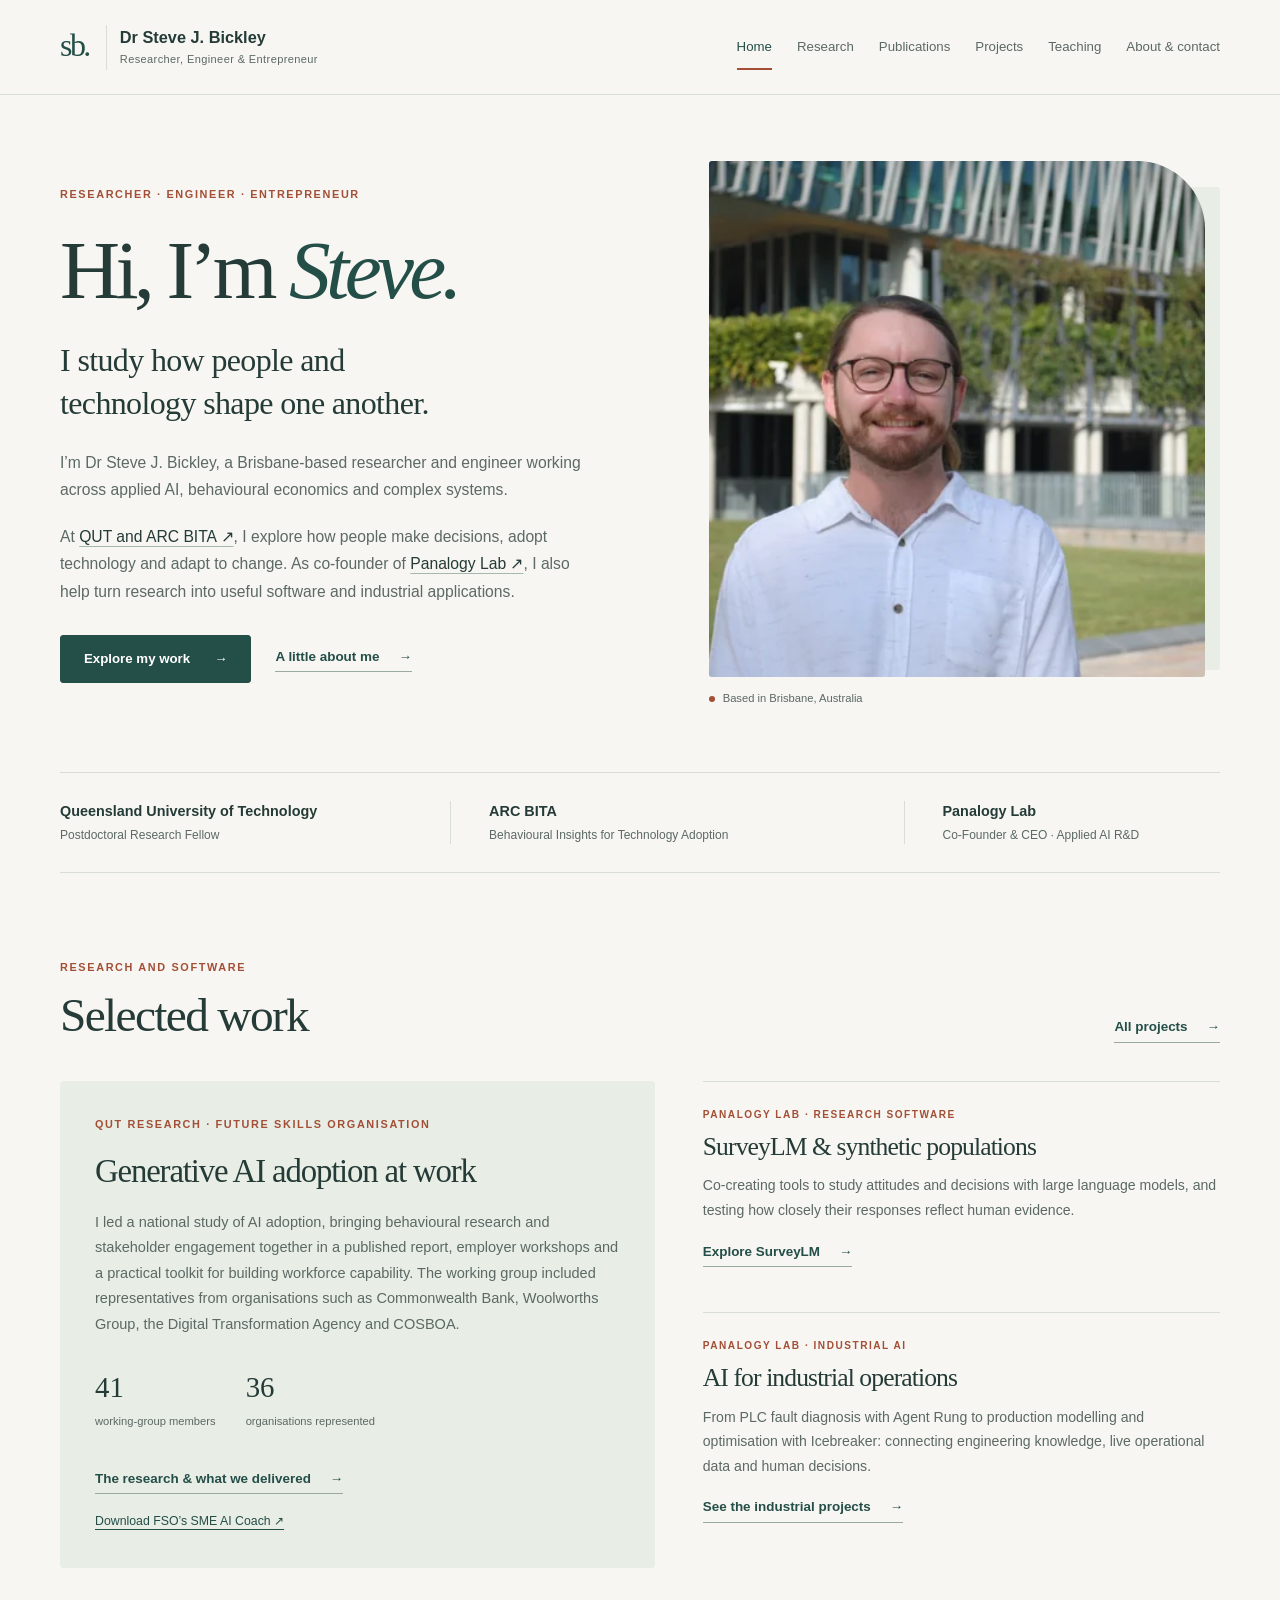
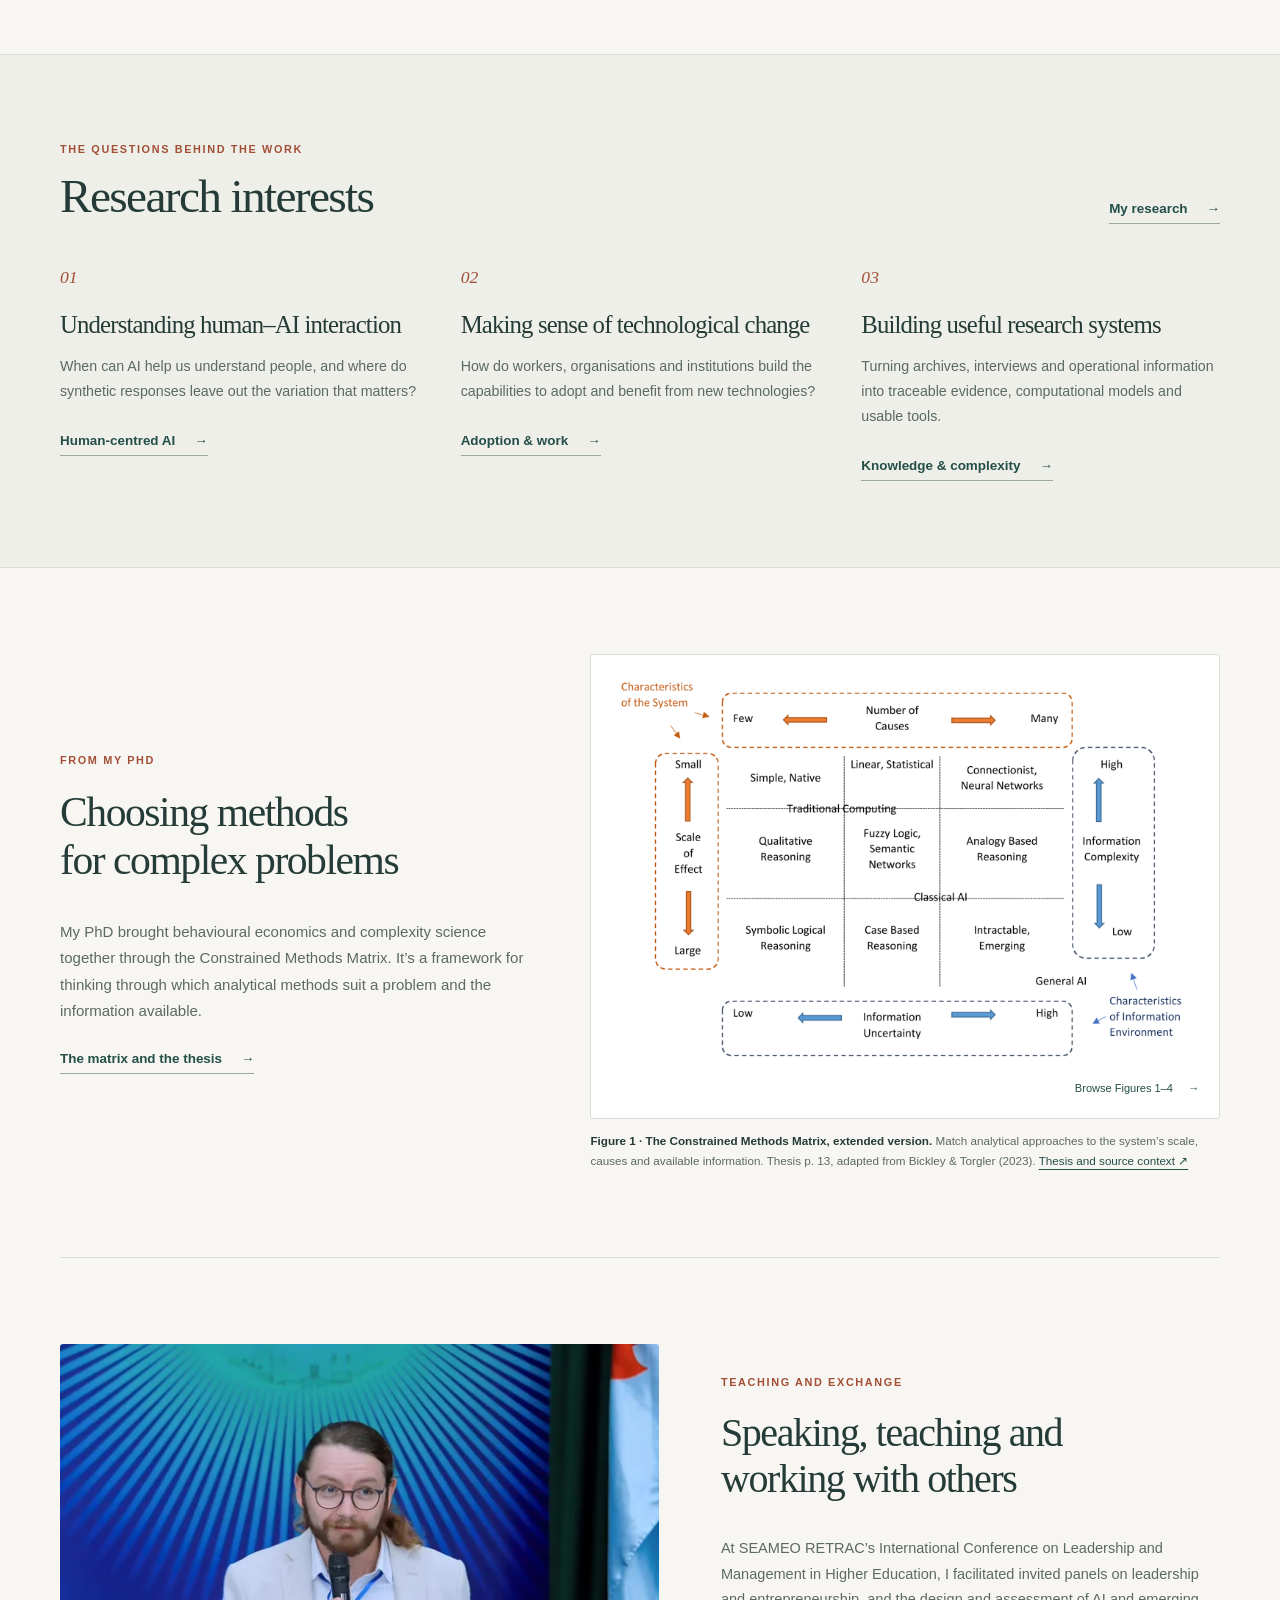
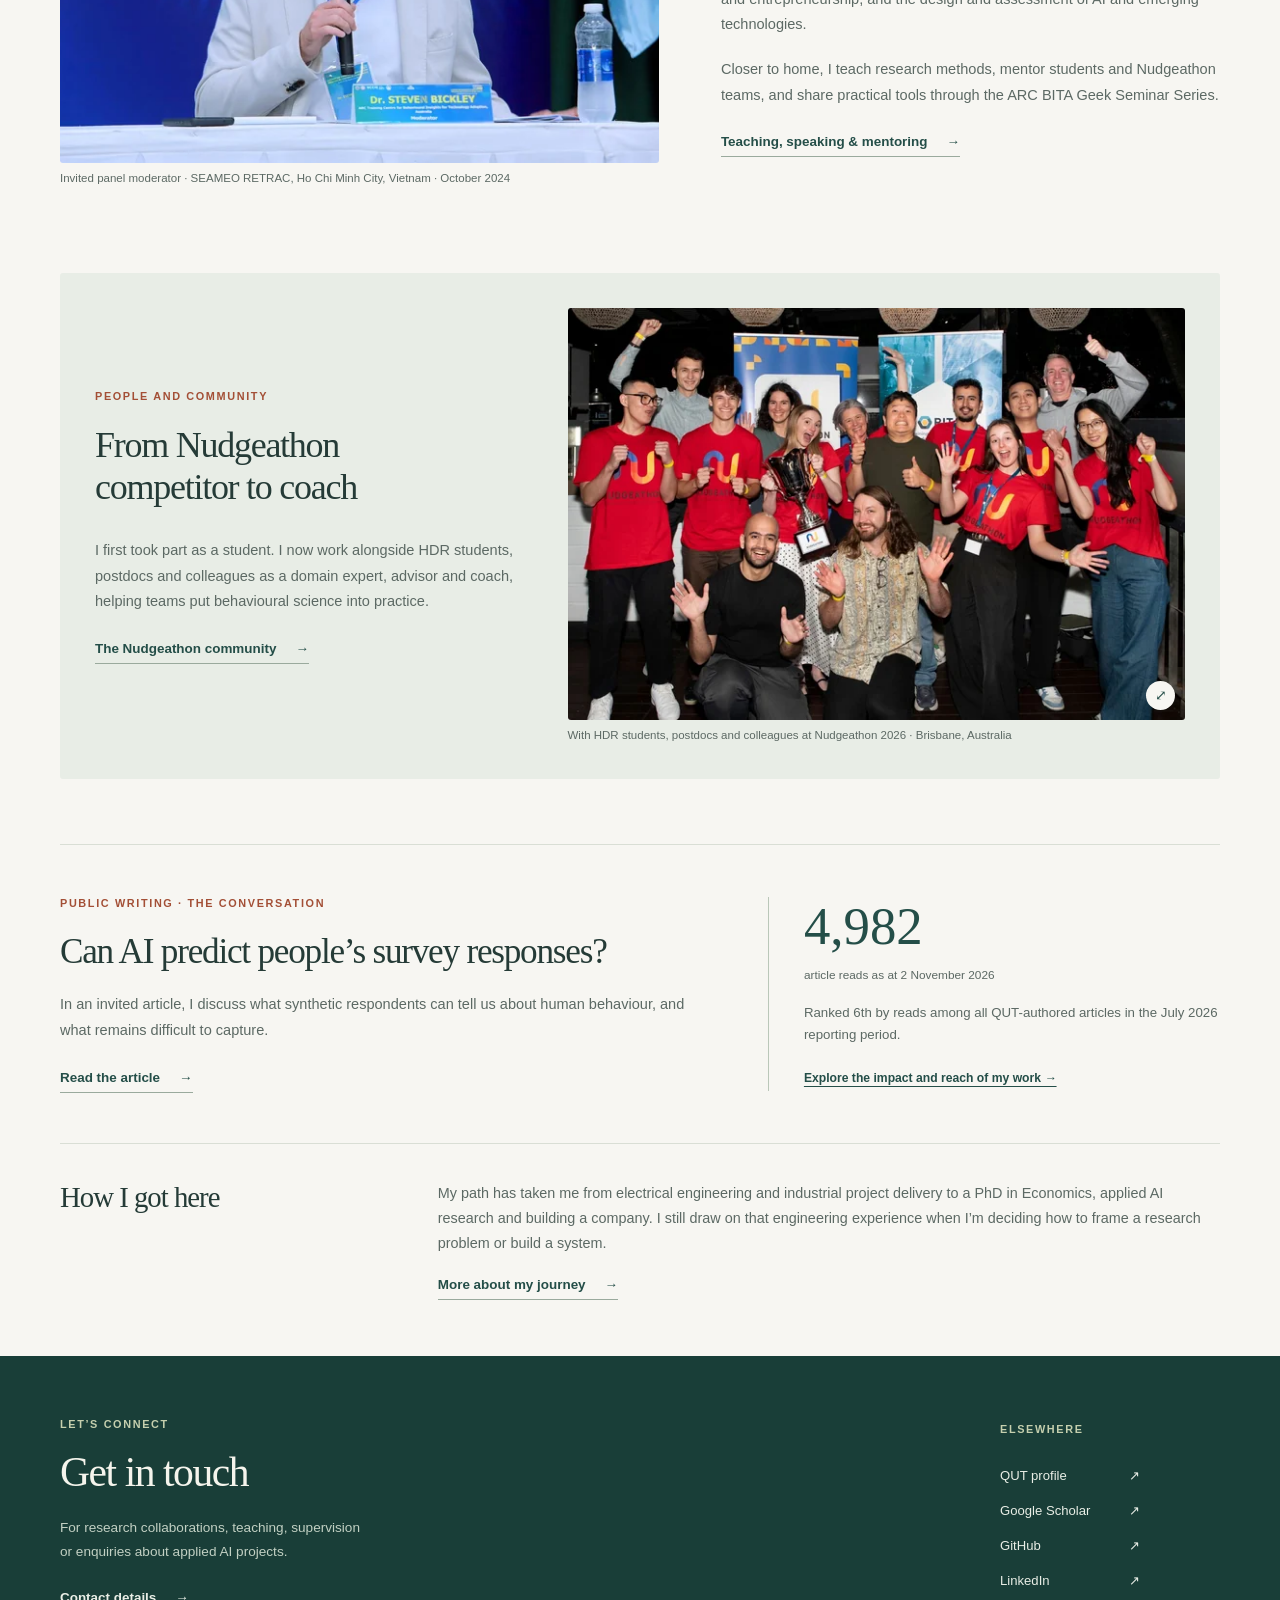
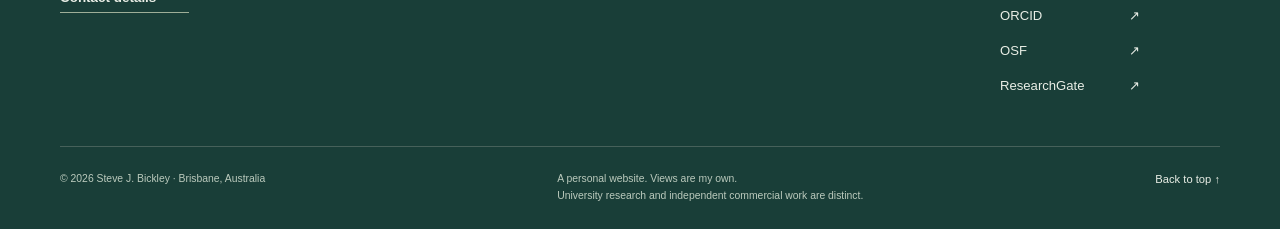
==== commit ac22d1ce: "Add Mandarin opinion article and refresh Conversation readership snapshot" ====
--- a/docs/index.html
+++ b/docs/index.html
@@ -11,7 +11,7 @@
   <meta property="og:image" content="https://stevejbickley.github.io/assets/images/steve-bickley-1280.webp">
   <title>Dr Steve Bickley - Home</title>
   <link rel="icon" href="assets/favicon.svg" type="image/svg+xml">
-  <link rel="stylesheet" href="assets/generated/styles.28d173fb7c5f.css">
+  <link rel="stylesheet" href="assets/generated/styles.6dde605df426.css">
   <script src="assets/generated/site.add4b4ea8069.js" defer=""></script>
   <script type="application/ld+json">
   {
@@ -22,13 +22,14 @@
     "mainEntity": {
       "@type": "Person",
       "@id": "https://stevejbickley.github.io/#person",
-      "name": "Dr Steve J. Bickley",
+      "name": "Steve J. Bickley",
+      "honorificPrefix": "Dr",
       "alternateName": [
         "Steve Bickley",
         "Steven Bickley",
-        "Steve J. Bickley"
+        "Steven J. Bickley"
       ],
-      "description": "Behavioural economist and applied AI researcher at QUT, and co-founder of Panalogy Lab.",
+      "description": "Researcher and engineer at QUT working across behavioural economics, complexity science and applied AI. Co-founder of Panalogy Lab.",
       "url": "https://stevejbickley.github.io/",
       "image": "https://stevejbickley.github.io/assets/images/steve-bickley-1280.webp",
       "sameAs": [
@@ -36,7 +37,9 @@
         "https://orcid.org/0000-0002-9579-4231",
         "https://scholar.google.com.au/citations?user=ARJITb8AAAAJ",
         "https://www.linkedin.com/in/steve-bickley/",
-        "https://github.com/stevejbickley"
+        "https://github.com/stevejbickley",
+        "https://www.researchgate.net/profile/Steve-Bickley/",
+        "https://osf.io/g96uw/"
       ]
     }
   }
@@ -100,7 +103,7 @@
     <div><p class="eyebrow">People and community</p><h2 id="home-community">From Nudgeathon competitor to coach</h2><p>I first took part as a student. I now work alongside HDR students, postdocs and colleagues as a domain expert, advisor and coach, helping teams put behavioural science into practice.</p><a class="text-link" href="teaching.html#nudgeathon">The Nudgeathon community <span aria-hidden="true">→</span></a></div>
     <figure><a class="photo-link" href="assets/images/events/nudgeathon-2026.webp" data-figure-title="Nudgeathon 2026 · Brisbane" aria-label="Enlarge: Nudgeathon 2026 · Brisbane"><img src="assets/images/events/nudgeathon-2026-1280.webp" srcset="assets/images/events/nudgeathon-2026-640.webp 640w, assets/images/events/nudgeathon-2026-1280.webp 1280w" sizes="(max-width:640px) 90vw, (max-width:860px) 53vw, 40vw" width="2048" height="1365" loading="lazy" alt="Steve with HDR students, postdocs and colleagues at the 2026 Nudgeathon in Brisbane"></a><figcaption>With HDR students, postdocs and colleagues at Nudgeathon 2026 · Brisbane, Australia</figcaption></figure>
     </section>
-    <section class="container writing-feature" aria-labelledby="home-writing"><div><p class="eyebrow">Public writing · The Conversation</p><h2 id="home-writing">Can AI predict people’s survey responses?</h2><p>In an invited article, I discuss what synthetic respondents can tell us about human behaviour, and what remains difficult to capture.</p><a class="text-link" href="publications.html#public-writing">Read the article <span aria-hidden="true">→</span></a></div><div class="writing-stat"><strong><span data-metric="conversation.reads">3,962</span></strong><span>article reads as at <time data-metric-date="conversation" datetime="2026-08-05">5 August 2026</time></span><p>Ranked 6th by reads among all QUT-authored articles in the July 2026 reporting period.</p><a href="research.html#research-impact"><strong>Explore the impact and reach of my work →</strong></a></div></section>
+    <section class="container writing-feature" aria-labelledby="home-writing"><div><p class="eyebrow">Public writing · The Conversation</p><h2 id="home-writing">Can AI predict people’s survey responses?</h2><p>In an invited article, I discuss what synthetic respondents can tell us about human behaviour, and what remains difficult to capture.</p><a class="text-link" href="publications.html#conversation-survey">Read the article <span aria-hidden="true">→</span></a></div><div class="writing-stat"><strong><span data-metric="conversation.reads">4,982</span></strong><span>article reads as at <time data-metric-date="conversation" datetime="2026-11-02">2 November 2026</time></span><p>Ranked 6th by reads among all QUT-authored articles in the July 2026 reporting period.</p><a href="research.html#research-impact"><strong>Explore the impact and reach of my work →</strong></a></div></section>
     <section class="container home-path" aria-labelledby="path-heading"><h2 id="path-heading">How I got here</h2><div><p>My path has taken me from electrical engineering and industrial project delivery to a PhD in Economics, applied AI research and building a company. I still draw on that engineering experience when I’m deciding how to frame a research problem or build a system.</p><a class="text-link" href="about.html#journey">More about my journey <span aria-hidden="true">→</span></a></div></section>
 
   </main>
--- a/docs/assets/generated/styles.6dde605df426.css
+++ b/docs/assets/generated/styles.6dde605df426.css
@@ -0,0 +1,266 @@
+/* Shared by the Quarto sources and the generated GitHub Pages site. */
+:root{--paper:#f7f6f2;--white:#fff;--ink:#253b37;--muted:#5c6964;--green:#244e48;--green-dark:#193e38;--sage:#e8ede6;--line:#d9ded5;--accent:#a34f36;--serif:Georgia,"Times New Roman",serif;--sans:-apple-system,BlinkMacSystemFont,"Segoe UI",sans-serif;--width:1160px}
+*{box-sizing:border-box}
+html{scroll-behavior:smooth;scroll-padding-top:112px}
+body{margin:0;background:var(--paper);color:var(--ink);font-family:var(--sans);font-size:16px;line-height:1.75;-webkit-font-smoothing:antialiased}
+img{max-width:100%;height:auto;display:block}figure{margin:0}
+a{color:var(--green);text-decoration-thickness:1px;text-underline-offset:4px;transition:color .18s,background .18s,border-color .18s}a:hover{color:var(--accent)}
+button,input{font:inherit}button{cursor:pointer}:focus-visible{outline:3px solid var(--accent);outline-offset:5px}::selection{background:#dbe7dc;color:var(--green-dark)}
+h1,h2,h3,h4,p{margin-top:0}h1,h2,h3{font-family:var(--serif);font-weight:400;line-height:1.16;letter-spacing:-.035em;text-wrap:balance}h1{font-size:clamp(3rem,6vw,5rem)}h2{font-size:clamp(2rem,3.7vw,3rem)}h3{font-size:1.7rem}p{margin-bottom:1.2rem}strong{font-weight:650}small{font-size:.82rem}
+.container{width:min(var(--width),calc(100% - 96px));margin-inline:auto}
+.skip-link{position:fixed;z-index:100;top:-100px;left:20px;padding:12px 20px;background:var(--green);color:white}.skip-link:focus{top:12px}
+.site-header{border-bottom:1px solid var(--line);background:rgba(247,246,242,.97);position:sticky;top:0;z-index:30}
+.nav-inner{display:flex;align-items:center;justify-content:space-between;gap:28px;min-height:94px}
+.brand{display:flex;align-items:center;gap:13px;text-decoration:none;color:var(--ink);font-size:1.02rem;font-weight:650;white-space:nowrap;line-height:1.25}
+.brand-mark{font-family:var(--serif);font-size:2rem;letter-spacing:-.08em;color:var(--green);font-weight:400;border-right:1px solid var(--line);padding-right:17px;padding-bottom:5px}
+.brand-subtitle{display:block;font-size:.69rem;color:var(--muted);font-weight:400;letter-spacing:.035em;margin-top:6px}
+.nav-links{display:flex;align-items:center;gap:25px}.nav-links a{color:var(--muted);font-size:.83rem;text-decoration:none;position:relative;white-space:nowrap;padding-block:35px}.nav-links a:hover,.nav-links a[aria-current]{color:var(--green)}.nav-links a[aria-current]::after{content:"";position:absolute;bottom:24px;left:0;right:0;height:2px;background:var(--accent)}
+.nav-toggle{display:none;background:none;border:1px solid var(--line);color:var(--ink);padding:8px 11px;align-items:center;gap:12px;font-size:.85rem;border-radius:3px}.menu-icon,.menu-icon::after{width:16px;height:1px;background:currentColor;display:block;position:relative}.menu-icon::after{content:"";position:absolute;top:5px}
+.eyebrow{font-family:var(--sans);font-size:.68rem;text-transform:uppercase;letter-spacing:.15em;font-weight:650;color:var(--accent);margin-bottom:20px;line-height:1.5}
+.hero{display:grid;grid-template-columns:1.12fr 1fr;align-items:center;gap:76px;padding-block:66px 64px}.hero h1{font-size:clamp(4rem,6.5vw,6.2rem);margin-bottom:20px;letter-spacing:-.055em}.hero h1 em{color:var(--green);font-weight:400}.hero .hero-statement{font-family:var(--serif);font-size:clamp(1.5rem,2.5vw,2rem);line-height:1.35;letter-spacing:-.02em;max-width:540px;margin-bottom:24px;text-wrap:balance}.hero .intro{font-size:.98rem;color:var(--muted);max-width:540px}.hero .intro a{color:var(--ink);text-decoration-color:#a5b8ab}
+.button-row{display:flex;align-items:center;flex-wrap:wrap;gap:24px;margin-top:30px}.button{display:inline-flex;align-items:center;justify-content:center;gap:24px;padding:12px 23px;background:var(--green);color:white;text-decoration:none;border:1px solid var(--green);font-size:.83rem;border-radius:3px;min-height:48px;line-height:1.5}.button:hover{background:var(--green-dark);color:white;border-color:var(--green-dark)}.button-secondary{background:transparent;color:var(--green)}.button-secondary:hover{background:var(--sage);color:var(--green)}
+.text-link{display:inline-flex;align-items:center;gap:19px;font-size:.84rem;font-weight:600;text-decoration:none;border-bottom:1px solid #9aaa9d;padding-bottom:4px;width:fit-content;line-height:1.5}.text-link:hover{border-color:var(--accent)}
+.hero-photo{position:relative;padding:0 15px 0 0;isolation:isolate}.hero-photo::before{content:"";position:absolute;inset:26px 0 38px 24px;background:var(--sage);z-index:-1;border-radius:3px}.hero-photo img{width:100%;aspect-ratio:1/1.04;object-fit:cover;object-position:35% 50%;border-radius:3px 68px 3px 3px}.hero-photo figcaption{font-size:.7rem;color:var(--muted);display:flex;align-items:center;gap:8px;margin-top:13px}.location-dot{width:6px;height:6px;background:var(--accent);border-radius:50%;display:inline-block;flex-shrink:0}
+.affiliations{display:grid;grid-template-columns:1.1fr 1.3fr 1fr;padding-block:28px;border-top:1px solid var(--line);border-bottom:1px solid var(--line);gap:42px}.affiliations p{margin:0;font-size:.9rem;font-weight:600;line-height:1.45}.affiliations span{display:block;color:var(--muted);font-weight:400;font-size:.75rem;margin-top:5px}.affiliations>div+div{border-left:1px solid var(--line);padding-left:38px}
+.section{padding-block:86px}.section-heading{display:flex;align-items:flex-end;justify-content:space-between;gap:30px;margin-bottom:38px}.section-heading h2{margin-bottom:0}.section-heading .eyebrow{margin-bottom:12px}.section-heading>p{color:var(--muted);max-width:410px;font-size:.9rem;margin-bottom:5px}
+.work-grid{display:grid;grid-template-columns:1.15fr 1fr;gap:0 48px}.work-feature{padding:35px;background:var(--sage);border-radius:4px;grid-row:span 2;display:flex;flex-direction:column;align-items:flex-start}.work-feature h3{font-size:2.05rem;margin-bottom:20px}.work-feature>p:not(.eyebrow){font-size:.91rem;color:var(--muted)}.work-feature .text-link{margin-top:auto}.work-facts{display:flex;gap:30px;padding-block:12px 25px;margin-bottom:10px}.work-facts strong{display:block;font-family:var(--serif);font-weight:400;font-size:1.8rem;line-height:1.3}.work-facts span{font-size:.7rem;color:var(--muted)}.work-item{border-top:1px solid var(--line);padding:25px 0}.work-item .eyebrow{margin-bottom:10px;font-size:.63rem}.work-item h3{font-size:1.6rem;margin-bottom:12px}.work-item p:not(.eyebrow){font-size:.88rem;color:var(--muted);margin-bottom:14px}
+.themes-band{background:#eeefe9;border-top:1px solid var(--line);border-bottom:1px solid var(--line)}.theme-grid{display:grid;grid-template-columns:repeat(3,1fr);gap:42px}.theme-number{font-family:var(--serif);font-style:italic;color:var(--accent);font-size:1.1rem;display:block;margin-bottom:18px}.theme-grid h3{font-size:1.55rem;margin-bottom:15px}.theme-grid p{font-size:.89rem;color:var(--muted);margin-bottom:22px}
+.photo-story{display:grid;grid-template-columns:1.2fr 1fr;align-items:center;gap:62px}.photo-story img{width:100%;aspect-ratio:1.43;object-fit:cover;border-radius:3px}figcaption{font-size:.72rem;line-height:1.6;color:var(--muted);margin-top:12px}.photo-story h2{font-size:2.5rem}.photo-story .story-copy>p:not(.eyebrow){color:var(--muted);font-size:.91rem}
+.home-path{border-top:1px solid var(--line);padding-block:37px 56px;display:grid;grid-template-columns:.65fr 1.6fr;gap:60px}.home-path h2{font-size:1.8rem;margin:0}.home-path p{font-size:.9rem;color:var(--muted);margin-bottom:14px}
+.page-hero{padding-block:67px 45px;border-bottom:1px solid var(--line)}.page-hero h1{margin-bottom:22px;max-width:920px}.page-hero .lead{font-size:1.06rem;color:var(--muted);max-width:760px;margin-bottom:0;line-height:1.8}.page-hero .eyebrow{margin-bottom:16px}.page-jumps{display:flex;flex-wrap:wrap;gap:10px 26px;margin-top:28px}.page-jumps a{font-size:.79rem;text-decoration:none;border-bottom:1px solid #b4c0b4;padding-bottom:3px}
+.reading-layout{display:grid;grid-template-columns:220px minmax(0,1fr);gap:66px;padding-block:57px 85px}.page-aside{position:sticky;top:128px;height:fit-content}.page-aside .eyebrow{margin-bottom:17px}.page-aside nav{display:flex;flex-direction:column;align-items:flex-start;gap:13px}.page-aside nav a{font-size:.81rem;line-height:1.5;text-decoration:none;color:var(--muted)}.page-aside nav a:hover{color:var(--accent)}.aside-note{font-size:.74rem;line-height:1.7;border-top:1px solid var(--line);margin-top:28px;padding-top:20px;color:var(--muted)}
+.prose{min-width:0}.prose h2{font-size:2.1rem;margin:0 0 22px}.prose h3{font-size:1.5rem;margin:30px 0 14px}.prose h4{font-size:.91rem;margin-bottom:9px}.prose p,.prose li{font-size:.95rem;color:var(--muted)}.prose p strong,.prose li strong{color:var(--ink)}.prose ul{padding-left:20px}.prose li{margin-block:8px}.prose-section{padding-bottom:38px;margin-bottom:42px;border-bottom:1px solid var(--line);scroll-margin-top:14px}.prose-section:last-child{border-bottom:0;margin-bottom:0;padding-bottom:0}.prose-section>.eyebrow{margin-bottom:12px;color:var(--accent);font-size:.66rem}.prose-section .role{font-size:.8rem;color:var(--accent);margin-bottom:18px;font-weight:500}.prose-section .deliverable{padding:18px 22px;background:var(--sage);border-left:2px solid #9baa97;border-radius:0 3px 3px 0;font-size:.87rem;margin-block:22px}.prose-section .deliverable strong{display:block;color:var(--green);font-size:.7rem;text-transform:uppercase;letter-spacing:.07em;margin-bottom:5px}
+.tag-list{display:flex;flex-wrap:wrap;gap:7px;margin:18px 0 22px;padding:0;list-style:none}.tag-list li{font-size:.69rem;border:1px solid var(--line);border-radius:2px;padding:3px 10px;margin:0;color:var(--muted)}.topic-row{display:grid;grid-template-columns:40px 1fr;gap:18px}.topic-row .theme-number{margin:0;font-size:1.45rem}.topic-row h2{font-size:1.85rem}.note{font-size:.79rem;color:var(--muted);line-height:1.7}.callout{background:var(--sage);padding:28px;border-radius:3px;margin-block:28px}.callout h3{margin-top:0}.callout p:last-child{margin-bottom:0}
+.engineering-table{width:100%;border-collapse:collapse;margin-block:22px}.engineering-table th{text-align:left;text-transform:uppercase;letter-spacing:.09em;font-size:.64rem;color:var(--accent);font-weight:600;padding:12px 0;border-bottom:1px solid var(--line)}.engineering-table td{padding:16px 16px 16px 0;border-bottom:1px solid var(--line);vertical-align:top;font-size:.86rem;color:var(--muted);line-height:1.65}.engineering-table td:first-child{width:30%;color:var(--ink)}.engineering-table td small{display:block;color:var(--muted);font-size:.69rem;margin-top:4px}.engineering-table tr:last-child td{border-bottom:0}
+.image-inset{margin-block:26px 28px}.image-inset img{width:100%;aspect-ratio:1.75;object-fit:cover;object-position:center 38%;border-radius:3px}.about-intro{display:grid;grid-template-columns:1fr 1fr;gap:74px;align-items:center;padding-block:62px}.about-intro h2{font-size:2.5rem}.about-intro p{color:var(--muted);font-size:.96rem}.about-intro img{width:100%;aspect-ratio:1.25;object-fit:cover;object-position:center 40%;border-radius:3px 50px 3px 3px}
+.timeline{list-style:none;padding:0;margin:0}.timeline li{display:grid;grid-template-columns:96px 1fr;gap:22px;border-bottom:1px solid var(--line);padding:21px 0;margin:0}.timeline li:first-child{padding-top:0}.timeline li:last-child{border-bottom:0}.timeline time{font-size:.74rem;color:var(--accent);padding-top:3px}.timeline h3{margin:0 0 8px;font-size:1.25rem}.timeline p{margin:0;font-size:.86rem}.contact-grid{display:grid;grid-template-columns:1fr 1fr;gap:28px;margin-block:28px}.contact-card{border-top:2px solid #a4b4a2;padding-top:20px}.contact-card h3{margin:0 0 12px;font-size:1.3rem}.contact-card a{overflow-wrap:anywhere}.contact-card p{font-size:.86rem}.profile-links{display:flex;flex-wrap:wrap;gap:12px 23px;margin-top:24px}.profile-links a{font-size:.79rem}
+.publication-tools{padding:26px 0 24px;border-bottom:1px solid var(--line);display:flex;flex-wrap:wrap;align-items:center;justify-content:space-between;gap:20px}.filter-buttons{display:flex;flex-wrap:wrap;gap:6px}.filter-buttons button{background:transparent;border:1px solid transparent;color:var(--muted);font-size:.76rem;padding:7px 12px;border-radius:3px;min-height:38px}.filter-buttons button:hover{background:var(--sage)}.filter-buttons button[aria-pressed="true"]{background:var(--green);color:white}.publication-search{min-width:220px;flex:1;max-width:300px}.publication-search label{display:block;font-size:.7rem;color:var(--muted);margin-bottom:5px}.publication-search input{width:100%;background:transparent;border:1px solid #adb8ab;border-radius:3px;padding:8px 12px;color:var(--ink);font-size:.8rem;min-height:40px}.publication-status{font-size:.75rem;color:var(--muted);margin:15px 0 0;min-height:1.5em}.publications-layout{padding-top:35px}.publication-group{margin-bottom:45px}.publication-group>h2{font-size:1.9rem;padding-bottom:20px;margin-bottom:0;border-bottom:1px solid var(--line)}.publication{display:grid;grid-template-columns:45px minmax(0,1fr);gap:20px;padding-block:24px;border-bottom:1px solid var(--line)}.publication-year{font-size:.72rem;color:var(--accent);padding-top:3px;font-variant-numeric:tabular-nums}.publication p{font-size:.87rem;line-height:1.75;margin-bottom:0}.publication p strong{font-weight:500;color:var(--muted)}.publication em{color:var(--ink)}.publication a{font-size:.78rem;white-space:normal}.no-results{padding-block:30px}[hidden]{display:none!important}
+.site-footer{background:var(--green-dark);color:#e9eee6;padding-block:60px 24px}.site-footer .eyebrow{color:#c5cfae;margin-bottom:15px}.footer-main{display:grid;grid-template-columns:1fr 220px;gap:50px;margin-bottom:48px}.footer-main h2{font-size:2.6rem;margin-bottom:20px;color:#f5f4ec}.footer-main p:not(.eyebrow){font-size:.85rem;color:#c2d0c3}.site-footer a{color:#e9eee6}.site-footer a:hover{color:#dbc2a7}.site-footer .text-link{border-color:#9eae98}.footer-profiles{padding-top:5px;display:flex;flex-direction:column;align-items:flex-start;gap:12px}.footer-profiles p{margin-bottom:5px}.footer-profiles>a{font-size:.82rem;text-decoration:none;display:flex;justify-content:space-between;gap:35px;min-width:140px}.footer-bottom{border-top:1px solid #46615a;padding-top:23px;display:flex;justify-content:space-between;gap:25px;font-size:.65rem;color:#bbcabd;line-height:1.7}.footer-bottom a{font-size:.7rem;text-decoration:none;white-space:nowrap}
+.prose ul.timeline{padding:0;list-style:none}
+@media(min-width:1500px){.hero{padding-block:82px}.hero-photo img{aspect-ratio:1/1.02}}
+@media(max-width:1080px){.container{width:calc(100% - 64px)}.nav-links{gap:18px}.brand-subtitle{display:none}.brand{font-size:.94rem}.hero{gap:40px}.hero h1{font-size:4.7rem}.hero .hero-statement{font-size:1.7rem}.reading-layout{grid-template-columns:180px minmax(0,1fr);gap:40px}.photo-story{gap:36px}.photo-story h2{font-size:2.15rem}.about-intro{gap:40px}.work-grid{gap:0 32px}.work-feature{padding:28px}.affiliations{gap:25px}.affiliations>div+div{padding-left:25px}}
+@media(max-width:860px){.nav-inner{min-height:80px;flex-wrap:wrap;gap:0}.nav-toggle:not([hidden]){display:flex}.nav-links{width:100%;flex-wrap:wrap;gap:4px 22px;padding-bottom:17px}.nav-links a{padding:10px 0}.nav-links a[aria-current]::after{bottom:5px}.js .nav-links{display:none}.js .nav-links[data-open="true"]{display:flex}.hero{padding-top:45px;gap:30px}.hero h1{font-size:3.9rem}.hero .intro{font-size:.89rem}.hero .hero-statement{font-size:1.45rem}.hero .eyebrow{font-size:.61rem}.button-row{gap:18px}.button{padding:11px 15px;gap:15px}.hero-photo img{aspect-ratio:1/1.25}.affiliations{gap:20px}.affiliations p{font-size:.78rem}.affiliations span{font-size:.68rem}.affiliations>div+div{padding-left:20px}.section{padding-block:64px}.theme-grid{gap:26px}.theme-grid h3{font-size:1.3rem}.reading-layout{grid-template-columns:1fr;padding-top:30px;gap:32px}.page-aside{position:static;padding-bottom:24px;border-bottom:1px solid var(--line)}.page-aside nav{flex-direction:row;flex-wrap:wrap;gap:10px 20px}.page-aside .eyebrow,.aside-note{display:none}.photo-story{gap:30px}.photo-story h2{font-size:1.85rem}.about-intro{gap:30px}.about-intro h2{font-size:2rem}.about-intro p{font-size:.9rem}.footer-main{grid-template-columns:1fr 165px}.work-feature h3{font-size:1.8rem}}
+@media(max-width:640px){html{scroll-padding-top:94px}.container{width:calc(100% - 40px)}.nav-inner{min-height:74px}.brand-mark{font-size:1.8rem}.brand-subtitle{display:block;font-size:.63rem}.brand{font-size:.91rem}.hero{grid-template-columns:1fr;gap:32px;padding-block:36px 32px}.hero h1{font-size:3.25rem;margin-bottom:18px}.hero .hero-statement{font-size:1.7rem;max-width:420px}.hero .intro{font-size:.94rem}.hero .eyebrow{font-size:.64rem}.hero-photo{padding-right:10px}.hero-photo img{aspect-ratio:1.12;object-position:35% 45%;border-top-right-radius:48px}.hero-photo figcaption{font-size:.67rem}.button-row{margin-top:25px}.button{padding:12px 20px}.affiliations{grid-template-columns:1fr;gap:16px;padding-block:22px}.affiliations>div+div{padding:16px 0 0;border-left:0;border-top:1px solid var(--line)}.affiliations p{font-size:.86rem}.affiliations span{font-size:.73rem;margin-top:2px}.section{padding-block:48px}.section-heading{display:block;margin-bottom:28px}.section-heading h2{font-size:2.2rem}.section-heading>.text-link{margin-top:20px}.section-heading>p{margin-top:20px}.work-grid{grid-template-columns:1fr;gap:24px}.work-feature{padding:27px;grid-row:auto}.work-feature h3{font-size:1.85rem}.work-item{padding:20px 0 0}.theme-grid{grid-template-columns:1fr;gap:25px}.theme-grid article{display:grid;grid-template-columns:30px 1fr;column-gap:15px}.theme-grid h3,.theme-grid p,.theme-grid .text-link{grid-column:2}.theme-grid h3{font-size:1.5rem;margin-bottom:10px}.theme-number{grid-row:1/4}.theme-grid p{margin-bottom:12px}.photo-story{grid-template-columns:1fr;gap:27px}.photo-story h2{font-size:2.15rem}.photo-story img{aspect-ratio:1.4}.home-path{grid-template-columns:1fr;gap:20px;padding-block:32px 42px}.page-hero{padding-block:38px 32px}.page-hero h1{font-size:2.7rem}.page-hero .lead{font-size:.97rem}.page-hero .eyebrow{font-size:.63rem}.page-jumps{gap:12px 20px;margin-top:22px}.reading-layout{padding-bottom:48px}.prose h2{font-size:1.8rem}.prose-section{padding-bottom:27px;margin-bottom:32px}.prose-section p,.prose-section li{font-size:.92rem}.topic-row{grid-template-columns:26px 1fr;gap:14px}.topic-row h2{font-size:1.65rem}.topic-row .theme-number{grid-row:auto}.engineering-table td{padding-right:12px;font-size:.8rem}.engineering-table td:first-child{width:33%}.about-intro{grid-template-columns:1fr;padding-block:36px;gap:25px}.about-intro figure{order:2}.about-intro h2{font-size:2.1rem}.timeline li{grid-template-columns:77px 1fr;gap:15px}.timeline time{font-size:.69rem}.timeline h3{font-size:1.18rem}.contact-grid{grid-template-columns:1fr}.publication-tools{align-items:stretch}.publication-search{max-width:none}.filter-buttons{gap:2px}.filter-buttons button{padding:7px 9px;font-size:.71rem}.publication{grid-template-columns:36px minmax(0,1fr);gap:12px}.publication p{font-size:.84rem}.publication-year{font-size:.67rem}.publication-group>h2{font-size:1.6rem}.footer-main{grid-template-columns:1fr;gap:34px;margin-bottom:36px}.footer-main h2{font-size:2.2rem}.footer-profiles{display:grid;grid-template-columns:1fr 1fr;gap:10px 28px}.footer-profiles .eyebrow{grid-column:1/-1}.footer-profiles>a{min-width:0;gap:10px;width:fit-content}.footer-bottom{flex-direction:column;gap:15px}.site-footer{padding-top:44px}.desktop-break{display:none}}
+@media(max-width:380px){.brand{font-size:.86rem;gap:10px}.brand-subtitle{display:none}.brand-mark{font-size:1.65rem;padding-right:12px}.nav-toggle{font-size:.78rem;padding:8px 10px;gap:9px;min-height:40px}}
+@media(prefers-reduced-motion:reduce){html{scroll-behavior:auto}*,*::before,*::after{transition:none!important}}
+@media print{.site-header,.page-aside,.site-footer,.publication-tools,.publication-status{display:none!important}body{background:white;color:black}.container{width:100%}.reading-layout{display:block}.page-hero{padding-top:0}a{color:inherit}.hero{padding-top:0}.prose-section{break-inside:avoid}}
+
+/* Original research figures retain their labels, colours and proportions. */
+.research-figure{margin:27px 0 30px}
+.figure-link{display:block;position:relative;background:white;border:1px solid var(--line);border-radius:3px;padding:19px;text-decoration:none}
+.figure-link:hover{border-color:#8da595}
+.figure-link img{width:100%;height:auto;max-height:700px;object-fit:contain}
+.figure-hint{display:flex;align-items:center;justify-content:flex-end;gap:15px;color:var(--green);font-size:.69rem;padding-top:13px}
+.research-figure figcaption{font-size:.73rem;line-height:1.7;margin-top:12px;color:var(--muted)}
+.research-figure figcaption strong{font-weight:600;color:var(--ink)}
+.study-figure{border-top:1px solid var(--line);margin-block:20px}
+.study-figure summary{cursor:pointer;color:var(--ink);padding:19px 0;font-family:var(--serif);font-size:1.2rem;line-height:1.45;list-style-position:inside}
+.study-figure summary span{display:block;font-family:var(--sans);font-size:.7rem;color:var(--muted);margin-top:6px;padding-left:20px}
+.study-figure[open] summary{color:var(--green)}
+.study-figure>div>p{margin-top:7px}
+.study-figure .research-figure{margin-bottom:30px}
+.figure-dialog{border:1px solid var(--line);border-radius:4px;padding:24px;width:min(1200px,calc(100% - 48px));max-height:94vh;overflow:auto;background:var(--paper);color:var(--ink)}
+.figure-dialog::backdrop{background:rgba(20,40,34,.76)}
+.figure-dialog-header{display:flex;justify-content:space-between;align-items:center;gap:25px;margin-bottom:19px}
+.figure-dialog-header h2{font-size:1.5rem;margin:0}
+.figure-close{flex-shrink:0;display:flex;gap:17px;align-items:center;min-height:42px;padding:8px 13px;border:1px solid #adb8ab;border-radius:3px;background:transparent;color:var(--ink);font-size:.8rem}
+.figure-close:hover{background:var(--sage)}
+.figure-close span{font-size:1.3rem;line-height:1}
+.figure-dialog-image{width:100%;height:auto;max-height:65vh;object-fit:contain;background:white}
+.figure-dialog #figure-dialog-caption{font-size:.76rem;line-height:1.65;margin:15px 0 10px;color:var(--muted)}
+.figure-original{font-size:.76rem}
+body:has(.figure-dialog[open]){overflow:hidden}
+.thesis-feature{display:grid;grid-template-columns:.85fr 1.15fr;gap:65px;align-items:center;border-bottom:1px solid var(--line)}
+.thesis-feature h2{font-size:2.6rem}
+.thesis-feature>div>p:not(.eyebrow){color:var(--muted);font-size:.94rem}
+.thesis-feature .research-figure{margin:0}
+.thesis-feature .figure-link{padding:20px}
+.writing-feature{display:grid;grid-template-columns:1.4fr 1fr;gap:75px;padding-block:50px;border-top:1px solid var(--line)}
+.writing-feature h2{font-size:2.2rem;margin-bottom:20px}
+.writing-feature>div>p:not(.eyebrow){color:var(--muted);font-size:.91rem}
+.writing-stat{border-left:1px solid #bac7b9;padding-left:35px;align-self:center}
+.writing-stat>strong{display:block;font-family:var(--serif);font-size:3.3rem;line-height:1.1;font-weight:400;color:var(--green);font-variant-numeric:tabular-nums}
+.writing-stat>span{display:block;font-size:.74rem;color:var(--muted);margin-top:10px}
+.writing-stat>p{font-size:.83rem!important;color:var(--muted);line-height:1.7;margin:16px 0}
+.writing-stat>a{font-size:.76rem}
+.impact-metrics{display:grid;grid-template-columns:repeat(3,1fr);gap:25px;border-block:1px solid var(--line);padding-block:24px;margin:27px 0 15px}
+.impact-metrics dt{font-size:.7rem;color:var(--muted);line-height:1.5;min-height:2.9em}
+.impact-metrics dd{font-family:var(--serif);font-size:2.6rem;color:var(--green);margin:5px 0 0;line-height:1.3;font-variant-numeric:tabular-nums}
+.impact-metrics small{display:block;font-family:var(--sans);font-size:.65rem;color:var(--muted);margin-top:9px;line-height:1.5}
+.metric-source,.prose .metric-source{font-size:.72rem;line-height:1.7;color:var(--muted)}
+.paper-reach{display:grid;grid-template-columns:1fr 1fr;gap:30px;margin-top:27px}
+.paper-reach h3{font-size:1.3rem;margin:0 0 15px}
+.paper-reach h3 a{text-decoration:none}
+.paper-reach article>p{font-size:.82rem}
+.public-writing{padding-block:45px 75px;border-top:1px solid var(--line);scroll-margin-top:14px}
+.public-writing .section-heading h2{font-size:2.7rem}
+.conversation-feature{display:grid;grid-template-columns:1.5fr 1fr;gap:65px;padding:34px;background:var(--sage);border-radius:3px}
+.conversation-feature h3{font-size:1.8rem;margin-bottom:20px}
+.conversation-feature h3 a{text-decoration:none;color:var(--ink)}
+.conversation-feature h3 a:hover{color:var(--accent)}
+.conversation-feature>div>p:not(.eyebrow){color:var(--muted);font-size:.91rem}
+.public-writing>.metric-source{margin:12px 0 30px}
+.public-writing-links{display:grid;grid-template-columns:1fr 1fr;gap:40px}
+.public-writing-links article{border-top:1px solid var(--line);padding-top:23px}
+.public-writing-links h3{font-size:1.4rem;margin-bottom:13px}
+.public-writing-links h3 a{text-decoration:none}
+.public-writing-links p:not(.eyebrow){font-size:.81rem;color:var(--muted)}
+@media(max-width:860px){.thesis-feature{gap:35px}.thesis-feature h2{font-size:2.1rem}.writing-feature{gap:40px}.conversation-feature{gap:30px;padding:28px}.writing-stat{padding-left:25px}.conversation-feature h3{font-size:1.5rem}}
+@media(max-width:640px){.thesis-feature,.writing-feature,.conversation-feature{grid-template-columns:1fr;gap:28px}.thesis-feature h2{font-size:2.1rem}.figure-link,.thesis-feature .figure-link{padding:10px}.figure-hint{font-size:.65rem;padding-top:9px}.research-figure{margin-block:24px}.research-figure figcaption{font-size:.7rem}.study-figure summary{font-size:1.12rem}.figure-dialog{width:calc(100% - 20px);max-width:calc(100% - 20px);padding:15px;max-height:94dvh}.figure-dialog-header{gap:12px}.figure-dialog-header h2{font-size:1.18rem}.figure-dialog-image{height:auto;max-height:55dvh}.figure-close{gap:9px;padding-inline:10px}.writing-feature{padding-block:35px}.writing-stat{border-left:0;border-top:1px solid #bac7b9;padding:22px 0 0}.writing-stat>strong{font-size:2.9rem}.writing-feature h2{font-size:1.9rem}.impact-metrics{gap:13px}.impact-metrics dd{font-size:2rem}.impact-metrics dt{font-size:.65rem;min-height:4.5em}.impact-metrics small{font-size:.61rem}.paper-reach{grid-template-columns:1fr;gap:22px}.public-writing{padding-bottom:45px}.public-writing .section-heading h2{font-size:2.1rem}.conversation-feature{padding:24px}.conversation-feature h3{font-size:1.6rem}.public-writing-links{grid-template-columns:1fr;gap:15px}}
+@media print{.figure-dialog,.figure-hint{display:none!important}.figure-link{border:0;padding:0}.research-figure{break-inside:avoid}}
+
+/* Photographs keep their full frame; the viewer opens the larger derivative. */
+.photo-link{display:block;position:relative;text-decoration:none;border-radius:3px;overflow:hidden;background:var(--sage)}
+.photo-link img{display:block;width:100%;height:auto;object-fit:contain;border-radius:0}
+.photo-link::after{content:"⤢";position:absolute;right:10px;bottom:10px;display:grid;place-items:center;width:29px;height:29px;background:var(--paper);color:var(--green);border-radius:50%;font-size:.9rem;box-shadow:0 1px 7px #193e3826}
+.photo-link:hover::after{background:var(--green);color:var(--paper)}
+.event-gallery{display:grid;grid-template-columns:repeat(2,minmax(0,1fr));gap:24px;margin-block:27px 32px;align-items:start}
+.event-gallery figure{margin:0;min-width:0}
+.event-gallery figcaption{font-size:.71rem;margin-top:10px}
+.event-gallery--tech figure:first-child{grid-column:1/-1}
+.event-gallery--nudgeathon{grid-template-columns:1.5fr 1fr;gap:22px}
+.event-gallery--wasaa figure:last-child img{aspect-ratio:800/599;background:#e8ede6}
+.site-visit{display:grid;grid-template-columns:minmax(0,.85fr) minmax(0,1fr);gap:32px;align-items:center;margin-block:27px 32px}
+.site-visit figure{margin:0}
+.site-visit p:last-child{margin-bottom:0}
+.community-feature{display:grid;grid-template-columns:.9fr 1.3fr;gap:45px;align-items:center;padding:35px;background:var(--sage);border-radius:3px;margin-bottom:65px}
+.community-feature h2{font-size:2.25rem}
+.community-feature p:not(.eyebrow){font-size:.91rem;color:var(--muted)}
+.community-feature figure{margin:0}
+@media(max-width:860px){.community-feature{padding:28px;gap:30px}.community-feature h2{font-size:1.9rem}.site-visit{gap:25px}}
+@media(max-width:640px){.event-gallery,.event-gallery--nudgeathon,.site-visit,.community-feature{grid-template-columns:1fr}.event-gallery{gap:27px;margin-block:24px 28px}.event-gallery--tech figure:first-child{grid-column:auto}.event-gallery--wasaa figure:last-child img{aspect-ratio:3/4;max-height:420px}.site-visit{gap:24px}.site-visit figure{max-width:400px}.community-feature{padding:24px;gap:26px;margin-bottom:40px}.community-feature h2{font-size:1.9rem}}
+@media print{.photo-link::after{display:none}.event-gallery figure,.site-visit{break-inside:avoid}}
+
+/* Quiet disclosure controls keep detail available without crowding the page. */
+.aside-nav-group+.aside-nav-group{margin-top:26px;padding-top:21px;border-top:1px solid var(--line)}
+.aside-nav-group .eyebrow{font-size:.62rem}
+#doctoral-research{scroll-margin-top:14px}
+.method-figures,.teaching-evidence{margin-block:24px;border-block:1px solid var(--line)}
+.method-figures>summary,.teaching-evidence>summary{padding:16px 0;cursor:pointer;font-size:.86rem;color:var(--green);list-style-position:inside;line-height:1.6}
+.project-credits{margin:20px 0 23px;border-left:2px solid #c5cec1;padding-left:16px}
+.project-credits>summary{cursor:pointer;font-size:.78rem;color:var(--green);list-style-position:inside}
+.project-credits[open]>summary{margin-bottom:12px}
+.project-credits p{font-size:.82rem;line-height:1.8;margin-bottom:12px}
+.project-credits p:last-child{margin-bottom:0}
+.feedback-table{width:100%;border-collapse:collapse;margin-block:20px 26px;text-align:left}
+.feedback-table th,.feedback-table td{border-bottom:1px solid var(--line);padding:12px 15px 12px 0;font-size:.8rem;vertical-align:top}
+.feedback-table th{font-weight:600;color:var(--ink)}
+.teaching-evidence>div{padding-bottom:8px}
+.teaching-evidence blockquote{border-left:2px solid #b3c0ac;padding-left:19px;margin:22px 0}
+.teaching-evidence blockquote p{font-family:var(--serif);font-size:1.13rem;color:var(--ink);margin-bottom:8px}
+.teaching-evidence cite{font-size:.73rem;font-style:normal;color:var(--muted)}
+.talk-year{border-top:1px solid var(--line);margin-block:0}
+.talk-year>summary{cursor:pointer;padding:17px 0;font-family:var(--serif);font-size:1.35rem;list-style-position:inside;color:var(--green)}
+.talk-year>summary>span{font-family:var(--sans);font-size:.7rem;color:var(--muted);margin-left:12px}
+.prose .talk-list{list-style:none;padding:0;margin:0 0 25px}
+.talk-list li{padding:12px 0;margin:0}
+.talk-list li>strong{display:block;font-size:.87rem;font-weight:500;line-height:1.7}
+.talk-list li>span{display:block;font-size:.77rem;line-height:1.75;margin-top:5px}
+.work-resource{font-size:.77rem;margin-top:17px}
+.metric-source time{white-space:nowrap}
+@media(max-width:860px){.research-aside .eyebrow{display:block;margin-bottom:12px}.research-aside .aside-nav-group+.aside-nav-group{margin-top:18px;padding-top:17px}}
+@media(max-width:640px){.feedback-table th,.feedback-table td{font-size:.74rem}.talk-year>summary{font-size:1.2rem}.talk-list li>strong{font-size:.84rem}.impact-metrics small{font-size:.63rem}}
+
+/* Compact resource groups and complete records, with detail on demand. */
+.project-links{display:flex;flex-wrap:wrap;gap:14px 28px;margin-block:25px}
+.project-links .text-link{font-size:.81rem}
+.project-resources{margin-block:28px 32px;padding-block:25px 5px;border-block:1px solid var(--line)}
+.project-resources h3{font-family:var(--sans);font-size:.73rem;font-weight:650;letter-spacing:.04em;text-transform:uppercase;margin:25px 0 12px}
+.prose .project-resources ul,.prose .media-mentions{list-style:none;padding:0}
+.project-resources li{margin-bottom:17px}
+.project-resources li>a{font-size:.86rem}
+.project-resources li>span,.media-mentions li>span{display:block;font-size:.75rem;line-height:1.7;margin-top:5px;color:var(--muted)}
+.prose .journal-list{display:block;list-style:disc;padding-left:21px;margin:21px 0 25px}
+.prose .journal-list li{display:list-item;margin:8px 0;padding:0;border:0;font-size:.9rem}
+.journal-list a{font-size:.81rem;line-height:1.65;text-decoration:none}
+.journal-list a:hover{text-decoration:underline}
+.journal-list li>span{font-size:.69rem;color:var(--muted);flex-shrink:0}
+.engineering-portfolio{border-block:1px solid var(--line);margin-top:30px}
+.engineering-portfolio>summary{cursor:pointer;padding:18px 0;color:var(--green);list-style-position:inside;font-size:.9rem}
+.engineering-portfolio>summary>span{display:block;font-size:.72rem;color:var(--muted);padding-left:18px;margin-top:4px}
+.engineering-table caption,.feedback-table caption{text-align:left;font-size:.74rem;color:var(--muted);margin-block:10px}
+.engineering-table td small{display:block;font-size:.71rem;color:var(--muted);margin-top:7px}
+.feedback-table th[scope="row"]{font-weight:400;color:var(--muted)}
+.teaching-evidence h4{font-size:.86rem;margin-top:25px;margin-bottom:10px}
+@media(max-width:640px){.prose .journal-list{grid-template-columns:1fr}.project-links{flex-direction:column;align-items:flex-start;gap:17px}.project-resources li>a{font-size:.84rem}.engineering-table td:first-child{width:36%}.engineering-table td{overflow-wrap:anywhere}}
+
+/* Product-level details and concise links keep the project page easy to scan. */
+.project-entry+.project-entry{margin-top:32px;padding-top:29px;border-top:1px solid var(--line)}
+.project-entry>h3{margin-bottom:17px}
+.project-entry>.project-credits{margin-bottom:0}
+.project-entry .deliverable{font-size:.85rem;padding:17px 20px}
+.prose-section>.project-links.panalogy-resources{margin-bottom:0;padding-top:23px;border-top:1px solid var(--line);gap:13px 27px}
+.panalogy-resources .text-link{font-size:.77rem;gap:13px}
+.survey-resources{margin-block:25px 30px}
+.survey-resources>.project-links{align-items:center;margin-block:0 18px}
+.project-publications{border-bottom:1px solid var(--line)}
+.project-publications>summary,.service-reviewing>summary{cursor:pointer;list-style-position:inside;padding:14px 0;color:var(--green);font-size:.86rem}
+.project-publications>summary>span,.service-reviewing>summary>span{font-size:.72rem;color:var(--muted);margin-left:12px}
+.prose .project-publications ol{padding-left:21px;margin:6px 0 24px}
+.project-publications li{padding-left:5px;margin-bottom:19px;font-size:.86rem}
+.project-publications li>span{display:block;font-size:.73rem;margin-top:6px;color:var(--muted)}
+.service-reviewing{border-block:1px solid var(--line);margin:26px 0 31px}
+.service-reviewing>p{font-size:.85rem}
+.prose .reviewing-list{columns:2;column-gap:34px;font-size:.85rem;margin-bottom:24px}
+.reviewing-list li{break-inside:avoid}
+@media(max-width:640px){.project-entry+.project-entry{margin-top:27px;padding-top:23px}.survey-resources>.project-links{flex-direction:row;flex-wrap:wrap;gap:18px}.panalogy-resources .text-link{font-size:.75rem}.project-publications>summary>span,.service-reviewing>summary>span{display:block;margin:4px 0 0 18px}.prose .reviewing-list{columns:1}.project-entry .deliverable{padding:16px 18px}}
+
+.journal-list .journal-ranking{font-size:.83rem;white-space:nowrap;color:var(--muted)}
+.media-mentions li{margin-bottom:22px}
+.media-mentions li>a{font-size:.91rem}
+.media-record{border-block:1px solid var(--line);margin:25px 0 32px}
+.media-record>summary{cursor:pointer;list-style-position:inside;padding:15px 0;color:var(--green);font-size:.86rem}
+.media-record>.media-mentions{margin-top:12px}
+.media-record h4{font-size:.85rem;margin:24px 0 10px}
+.media-record>p{font-size:.85rem}
+@media(max-width:640px){.journal-list .journal-ranking{font-size:.78rem}.prose .journal-list li{font-size:.88rem}.media-mentions li>a{font-size:.88rem}}
+
+/* Compact publication venues retain their dated journal metrics. */
+.prose .journal-venues{font-size:.9rem;line-height:1.95;margin:20px 0 24px}
+.journal-venues .journal-ranking{font-size:.83rem;white-space:nowrap;color:var(--muted)}
+.media-outlets-heading{font-size:.85rem;margin:26px 0 10px}
+@media(max-width:640px){.prose .journal-venues{font-size:.88rem;line-height:1.9}.journal-venues .journal-ranking{font-size:.78rem}}
+
+/* SurveyLM resources share one divider before the event photographs. */
+.survey-resources{padding-bottom:22px;border-bottom:1px solid var(--line)}
+.survey-resources .button{font-weight:650}
+.survey-resources>.project-publications{border-bottom:0}
+.survey-resources>.project-credits{margin:6px 0 0}
+.project-product-link>span{font-family:var(--sans);font-size:.65em;letter-spacing:0}
+
+/* Keep the full header subtitle beside the menu on narrow phones. */
+@media(min-width:381px) and (max-width:420px){.brand{gap:9px}.brand-mark{padding-right:12px}.brand-subtitle{letter-spacing:0}}
+
+/* Extra project context stays available without expanding the page by default. */
+.prose .platform-snapshot{font-size:.84rem;line-height:1.9;margin:21px 0 8px}
+.platform-snapshot>span{white-space:nowrap}
+.project-detail>summary{cursor:pointer;list-style-position:inside;padding:14px 0;color:var(--green);font-size:.86rem}
+.project-detail>div{padding:2px 0 12px}
+.project-detail p{font-size:.84rem;line-height:1.8}
+.prose .reported-outcome{font-size:.84rem;line-height:1.8;margin-block:20px}
+.figure-gallery-nav{display:flex;align-items:center;justify-content:space-between;gap:18px;margin:0 0 15px}
+.figure-gallery-nav[hidden]{display:none}
+.figure-gallery-nav button{background:transparent;border:1px solid #adb8ab;border-radius:3px;color:var(--green);min-height:42px;padding:8px 14px;font-size:.8rem}
+.figure-gallery-nav button:hover{background:var(--sage)}
+.figure-gallery-position{font-size:.76rem;color:var(--muted);margin:0;text-align:center}
+.figure-dialog-image{touch-action:pan-y}
+@media(max-width:640px){.figure-gallery-nav{gap:8px}.figure-gallery-nav button{padding:8px 10px;font-size:.74rem}.figure-gallery-position{font-size:.7rem}.platform-snapshot>span{display:block;white-space:normal}.platform-snapshot .snapshot-separator{display:none}}
+
+/* SurveyLM focus points introduce the studies and contributor details. */
+.survey-resources>.tag-list{margin:24px 0 2px;padding-left:0}
+
+/* Announce new tabs without adding visual clutter to inline links. */
+.visually-hidden{position:absolute;width:1px;height:1px;padding:0;margin:-1px;overflow:hidden;clip:rect(0,0,0,0);white-space:nowrap;border:0}
+
+/* Keep public-writing article titles free of decorative arrows. */
+.public-writing h3 a>span[aria-hidden="true"]{display:none}
+
+/* New public-writing entries sit above the article with its readership snapshot. */
+.public-writing-entry{padding:0 0 30px;margin:0 0 30px;border-bottom:1px solid var(--line);scroll-margin-top:14px}
+.public-writing-entry h3{font-size:clamp(1.6rem,2.6vw,2rem);margin-bottom:14px;max-width:900px}
+.public-writing-entry h3 a{text-decoration:none;color:var(--ink)}
+.public-writing-entry h3 a:hover{color:var(--accent)}
+.public-writing-entry p:not(.eyebrow){font-size:.91rem;color:var(--muted);max-width:900px}
+.public-writing-entry .writing-byline{margin-bottom:12px}
+.writing-actions{display:flex;align-items:center;flex-wrap:wrap;gap:16px 28px;margin-top:22px}
+#conversation-survey{scroll-margin-top:14px}
